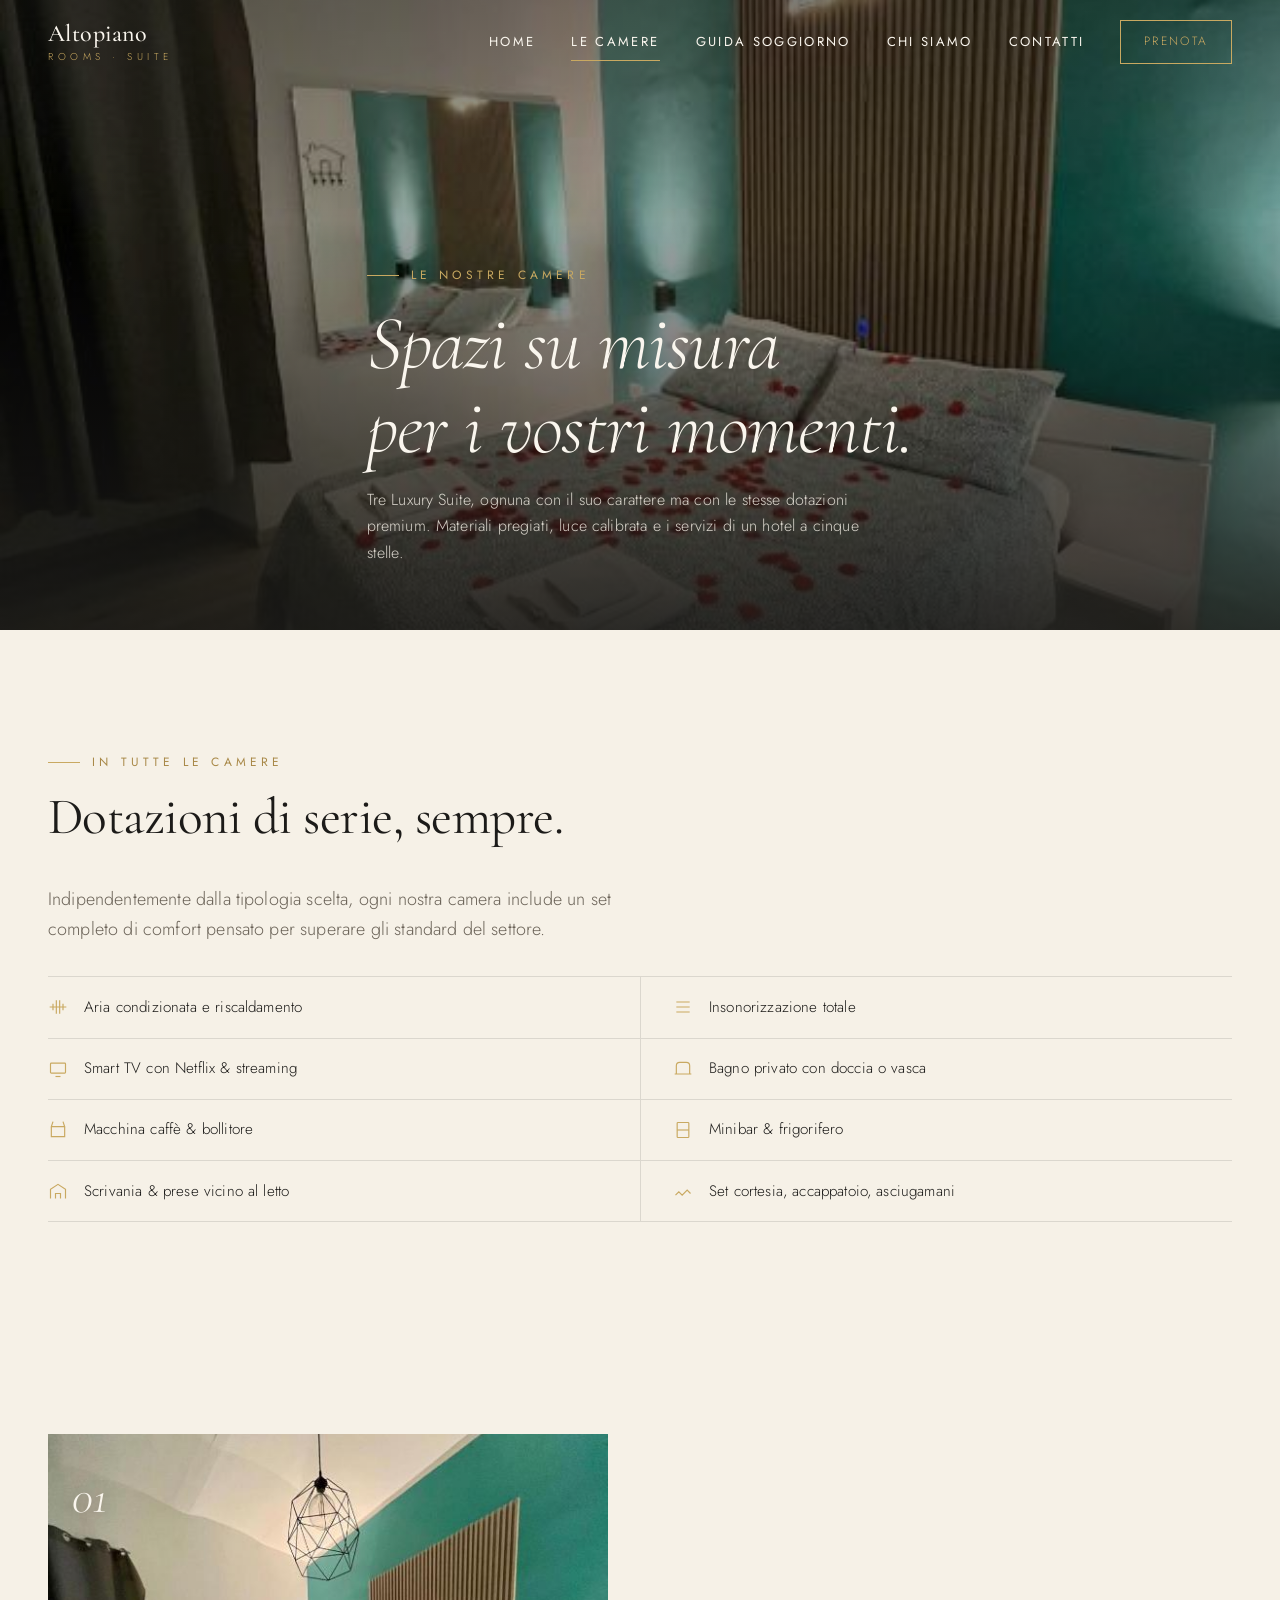
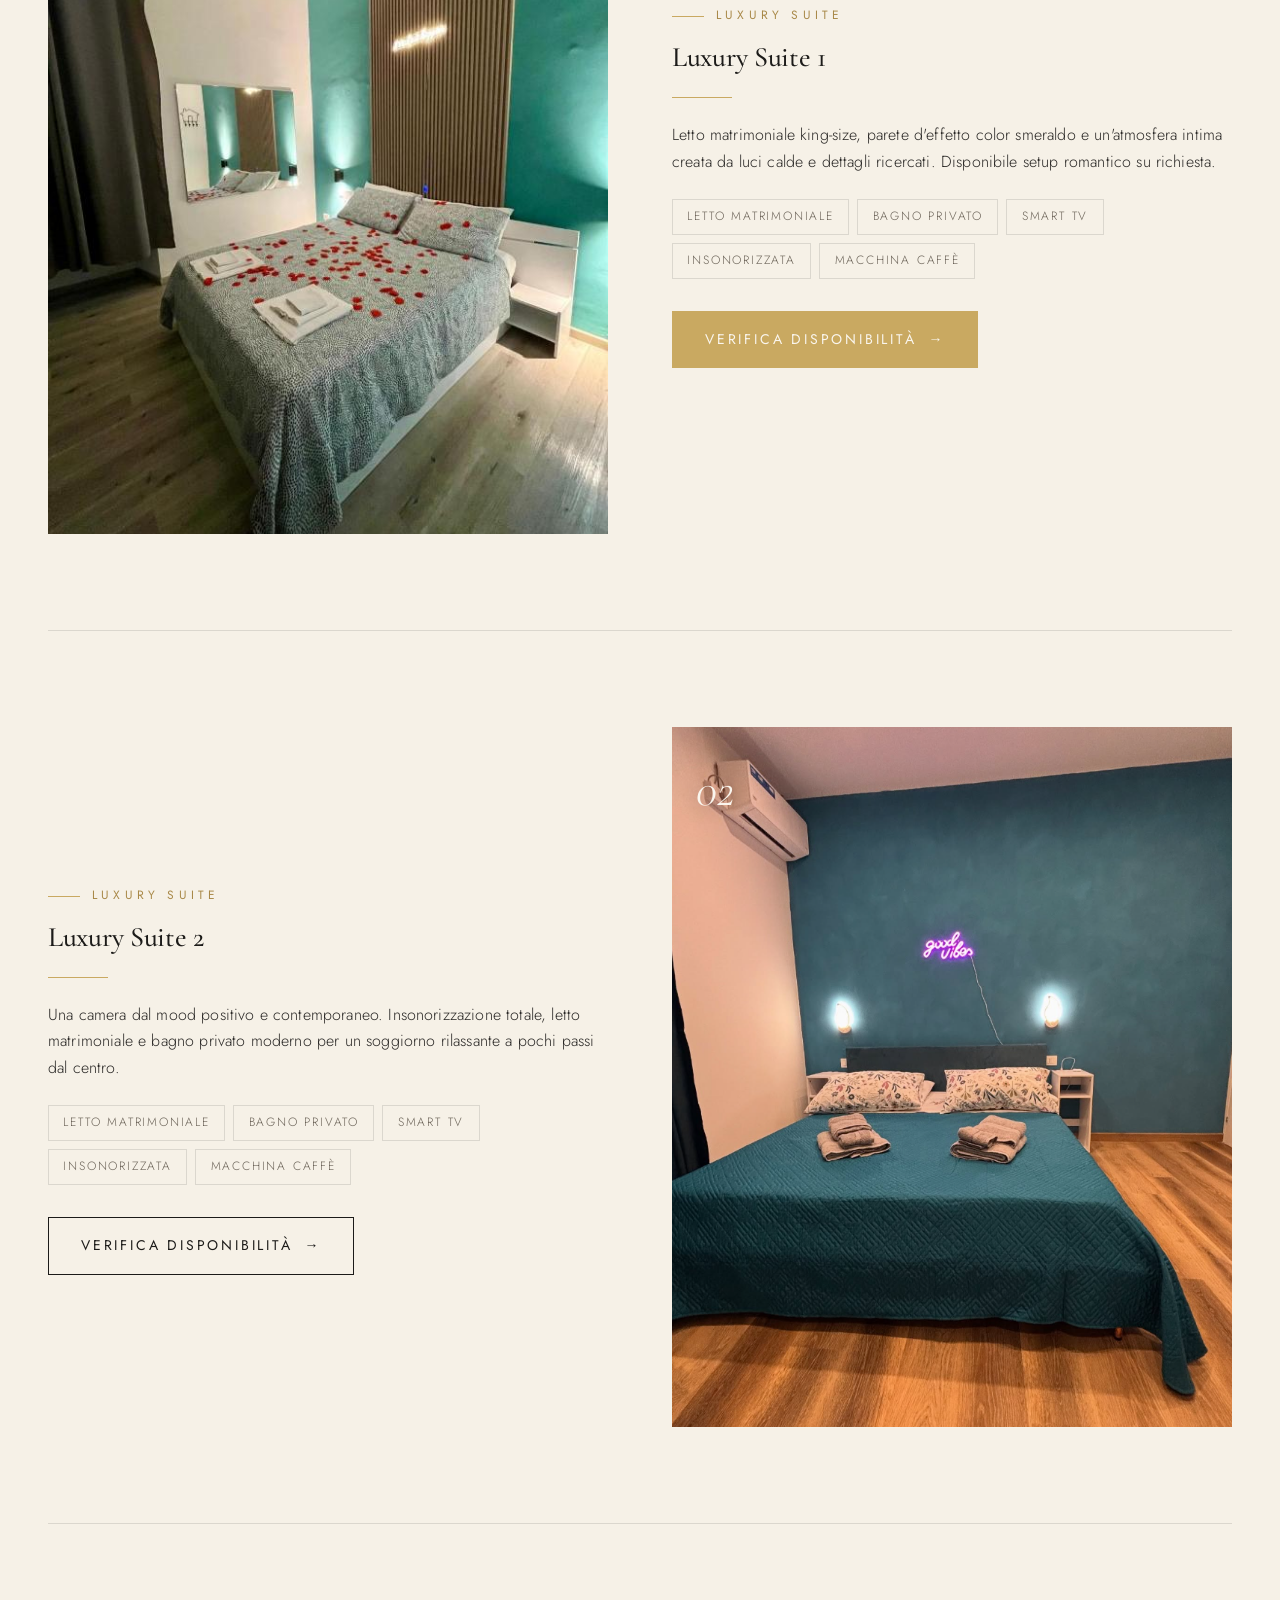
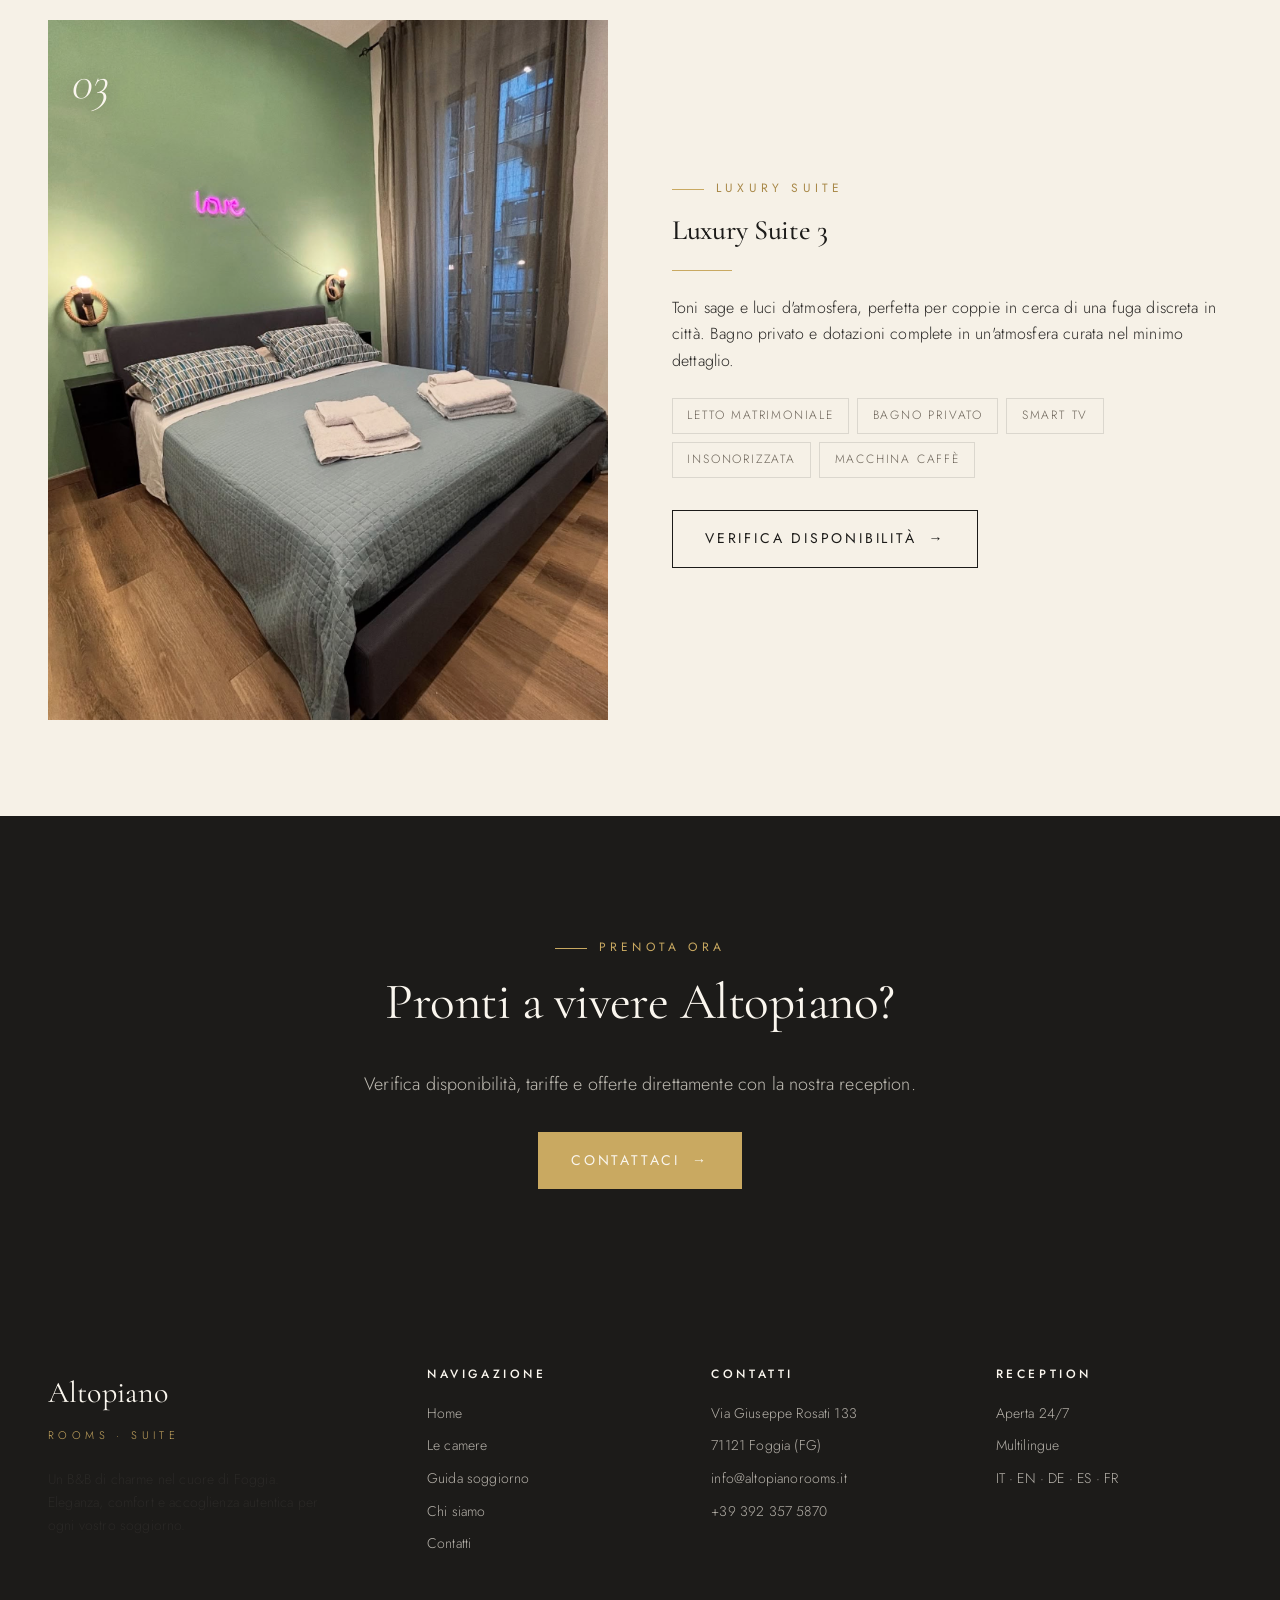
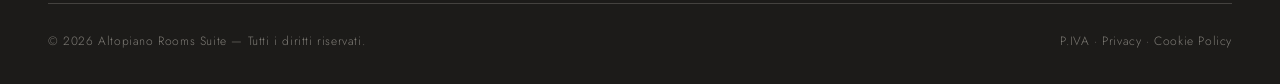
==== camere.html @ 48d12ca9 "Primo commit - sito Altopiano Room Suite" ====
<!DOCTYPE html>
<html lang="it">
<head>
  <meta charset="UTF-8" />
  <meta name="viewport" content="width=device-width, initial-scale=1.0" />
  <title>Le nostre camere — Altopiano Rooms Suite</title>
  <meta name="description" content="Scopri le camere e le suite di Altopiano Rooms Suite a Foggia: jacuzzi privata, comfort premium e design contemporaneo.">

  <link rel="preconnect" href="https://fonts.googleapis.com" />
  <link rel="preconnect" href="https://fonts.gstatic.com" crossorigin />
  <link href="https://fonts.googleapis.com/css2?family=Cormorant+Garamond:ital,wght@0,300;0,400;0,500;0,600;1,300;1,400&family=Jost:wght@300;400;500;600&display=swap" rel="stylesheet" />

  <link rel="stylesheet" href="assets/css/style.css" />
</head>
<body>

  <header class="nav nav--light" id="nav">
    <div class="wrap nav__inner">
      <a href="index.html" class="brand">
        <span class="brand__mark">Altopiano</span>
        <span class="brand__tag">Rooms · Suite</span>
      </a>
      <nav class="nav__menu" aria-label="Navigazione principale">
        <a class="nav__link" href="index.html">Home</a>
        <a class="nav__link is-active" href="camere.html">Le camere</a>
        <a class="nav__link" href="guida-soggiorno.html">Guida soggiorno</a>
        <a class="nav__link" href="chi-siamo.html">Chi siamo</a>
        <a class="nav__link" href="contatti.html">Contatti</a>
        <a class="nav__cta" href="contatti.html">Prenota</a>
      </nav>
      <button class="nav__toggle" aria-label="Menu" id="navToggle">
        <span></span><span></span><span></span>
      </button>
    </div>
  </header>

  <!-- ============ PAGE HERO ============ -->
  <section class="page-hero">
    <img src="assets/images/camera-romance.jpg" alt="Le nostre camere" />
    <div class="wrap page-hero__content">
      <span class="eyebrow">Le nostre camere</span>
      <h1>Spazi su misura<br/>per i vostri momenti.</h1>
      <p>Tre Luxury Suite, ognuna con il suo carattere ma con le stesse dotazioni
         premium. Materiali pregiati, luce calibrata e i servizi di un hotel a
         cinque stelle.</p>
    </div>
  </section>

  <!-- ============ DOTAZIONI STANDARD ============ -->
  <section class="section">
    <div class="wrap">
      <span class="eyebrow">In tutte le camere</span>
      <h2 class="section-title">Dotazioni di serie, sempre.</h2>
      <p class="lead">
        Indipendentemente dalla tipologia scelta, ogni nostra camera include
        un set completo di comfort pensato per superare gli standard del settore.
      </p>

      <ul class="amenities">
        <li><svg width="20" height="20" viewBox="0 0 24 24" fill="none" stroke="currentColor" stroke-width="1.4"><path d="M2 12h20M6 8v8M18 8v8M10 4v16M14 4v16"/></svg> Aria condizionata e riscaldamento</li>
        <li><svg width="20" height="20" viewBox="0 0 24 24" fill="none" stroke="currentColor" stroke-width="1.4"><path d="M4 6h16M4 12h16M4 18h16"/></svg> Insonorizzazione totale</li>
        <li><svg width="20" height="20" viewBox="0 0 24 24" fill="none" stroke="currentColor" stroke-width="1.4"><rect x="3" y="5" width="18" height="12" rx="1"/><path d="M9 21h6"/></svg> Smart TV con Netflix &amp; streaming</li>
        <li><svg width="20" height="20" viewBox="0 0 24 24" fill="none" stroke="currentColor" stroke-width="1.4"><path d="M4 18V8a4 4 0 0 1 4-4h8a4 4 0 0 1 4 4v10M2 18h20"/></svg> Bagno privato con doccia o vasca</li>
        <li><svg width="20" height="20" viewBox="0 0 24 24" fill="none" stroke="currentColor" stroke-width="1.4"><path d="M6 2l-2 6h16l-2-6M4 8v12h16V8"/></svg> Macchina caffè &amp; bollitore</li>
        <li><svg width="20" height="20" viewBox="0 0 24 24" fill="none" stroke="currentColor" stroke-width="1.4"><rect x="5" y="3" width="14" height="18" rx="1"/><path d="M5 12h14"/></svg> Minibar &amp; frigorifero</li>
        <li><svg width="20" height="20" viewBox="0 0 24 24" fill="none" stroke="currentColor" stroke-width="1.4"><path d="M3 21V10l9-6 9 6v11M9 21v-6h6v6"/></svg> Scrivania &amp; prese vicino al letto</li>
        <li><svg width="20" height="20" viewBox="0 0 24 24" fill="none" stroke="currentColor" stroke-width="1.4"><path d="M3 17l4-4 4 4 6-6 4 4"/></svg> Set cortesia, accappatoio, asciugamani</li>
      </ul>
    </div>
  </section>

  <!-- ============ ROOM 1 — Luxury Suite 1 ============ -->
  <section class="wrap">
    <article class="room-detail">
      <div class="room-detail__media">
        <span class="room-detail__number">01</span>
        <img src="assets/images/camera-romance.jpg" alt="Luxury Suite 1" />
      </div>
      <div>
        <span class="eyebrow">Luxury Suite</span>
        <h3>Luxury Suite 1</h3>
        <div class="divider"></div>
        <p>
          Letto matrimoniale king-size, parete d'effetto color smeraldo e
          un'atmosfera intima creata da luci calde e dettagli ricercati.
          Disponibile setup romantico su richiesta.
        </p>
        <div class="room-detail__features">
          <span>Letto matrimoniale</span>
          <span>Bagno privato</span>
          <span>Smart TV</span>
          <span>Insonorizzata</span>
          <span>Macchina caffè</span>
        </div>
        <div style="margin-top:2rem;">
          <a class="btn btn--gold" href="contatti.html">Verifica disponibilità <span class="arrow">→</span></a>
        </div>
      </div>
    </article>

    <!-- ============ ROOM 2 — Luxury Suite 2 ============ -->
    <article class="room-detail room-detail--reverse">
      <div class="room-detail__media">
        <span class="room-detail__number">02</span>
        <img src="assets/images/camera-goodvibes.png" alt="Luxury Suite 2" />
      </div>
      <div>
        <span class="eyebrow">Luxury Suite</span>
        <h3>Luxury Suite 2</h3>
        <div class="divider"></div>
        <p>
          Una camera dal mood positivo e contemporaneo. Insonorizzazione totale,
          letto matrimoniale e bagno privato moderno per un soggiorno rilassante
          a pochi passi dal centro.
        </p>
        <div class="room-detail__features">
          <span>Letto matrimoniale</span>
          <span>Bagno privato</span>
          <span>Smart TV</span>
          <span>Insonorizzata</span>
          <span>Macchina caffè</span>
        </div>
        <div style="margin-top:2rem;">
          <a class="btn btn--ghost" href="contatti.html">Verifica disponibilità <span class="arrow">→</span></a>
        </div>
      </div>
    </article>

    <!-- ============ ROOM 3 — Luxury Suite 3 ============ -->
    <article class="room-detail">
      <div class="room-detail__media">
        <span class="room-detail__number">03</span>
        <img src="assets/images/camera-love.png" alt="Luxury Suite 3" />
      </div>
      <div>
        <span class="eyebrow">Luxury Suite</span>
        <h3>Luxury Suite 3</h3>
        <div class="divider"></div>
        <p>
          Toni sage e luci d'atmosfera, perfetta per coppie in cerca di una
          fuga discreta in città. Bagno privato e dotazioni complete in
          un'atmosfera curata nel minimo dettaglio.
        </p>
        <div class="room-detail__features">
          <span>Letto matrimoniale</span>
          <span>Bagno privato</span>
          <span>Smart TV</span>
          <span>Insonorizzata</span>
          <span>Macchina caffè</span>
        </div>
        <div style="margin-top:2rem;">
          <a class="btn btn--ghost" href="contatti.html">Verifica disponibilità <span class="arrow">→</span></a>
        </div>
      </div>
    </article>
  </section>

  <!-- ============ CTA ============ -->
  <section class="section foggia">
    <div class="wrap" style="text-align:center;">
      <span class="eyebrow" style="justify-content:center; display:inline-flex;">Prenota ora</span>
      <h2 class="section-title" style="margin-inline:auto;">Pronti a vivere Altopiano?</h2>
      <p class="lead" style="margin-inline:auto;">
        Verifica disponibilità, tariffe e offerte direttamente con la nostra reception.
      </p>
      <div style="margin-top:2rem;">
        <a class="btn btn--gold" href="contatti.html">Contattaci <span class="arrow">→</span></a>
      </div>
    </div>
  </section>

  <!-- ============ FOOTER ============ -->
  <footer class="footer">
    <div class="wrap">
      <div class="footer__grid">
        <div>
          <div class="footer__brand">Altopiano</div>
          <div class="footer__tag">Rooms · Suite</div>
          <p class="footer__about">
            Un B&amp;B di charme nel cuore di Foggia. Eleganza,
            comfort e accoglienza autentica per ogni vostro soggiorno.
          </p>
        </div>
        <div>
          <h4>Navigazione</h4>
          <ul class="footer__list">
            <li><a href="index.html">Home</a></li>
            <li><a href="camere.html">Le camere</a></li>
            <li><a href="guida-soggiorno.html">Guida soggiorno</a></li>
            <li><a href="chi-siamo.html">Chi siamo</a></li>
            <li><a href="contatti.html">Contatti</a></li>
          </ul>
        </div>
        <div>
          <h4>Contatti</h4>
          <ul class="footer__list">
            <li>Via Giuseppe Rosati 133</li>
            <li>71121 Foggia (FG)</li>
            <li>info@altopianorooms.it</li>
            <li>+39 392 357 5870</li>
          </ul>
        </div>
        <div>
          <h4>Reception</h4>
          <ul class="footer__list">
            <li>Aperta 24/7</li>
            <li>Multilingue</li>
            <li>IT · EN · DE · ES · FR</li>
          </ul>
        </div>
      </div>
      <div class="footer__bottom">
        <span>© 2026 Altopiano Rooms Suite — Tutti i diritti riservati.</span>
        <span>P.IVA · Privacy · Cookie Policy</span>
      </div>
    </div>
  </footer>

  <script src="assets/js/main.js"></script>
</body>
</html>
---- assets/css/style.css ----
/* =========================================================
   ALTOPIANO ROOMS SUITE — Stylesheet
   Palette: Ivory · Antracite · Oro Sabbia · Verde Bosco
   Type:    Cormorant Garamond (serif) + Jost (sans)
   ========================================================= */

/* ---------- Reset ---------- */
*,
*::before,
*::after { box-sizing: border-box; margin: 0; padding: 0; }

html { scroll-behavior: smooth; -webkit-font-smoothing: antialiased; }

img { display: block; max-width: 100%; height: auto; }

a { color: inherit; text-decoration: none; }

button { font: inherit; cursor: pointer; border: none; background: none; }

ul { list-style: none; }

/* ---------- Tokens ---------- */
:root {
  /* Colors */
  --ivory:        #F6F1E7;
  --ivory-warm:   #FAF6EE;
  --cream:        #EFE7D6;
  --sand:         #C9A961;
  --sand-dark:    #A88847;
  --anthracite:   #1C1B19;
  --charcoal:     #2A2826;
  --muted:        #6B6358;
  --line:         rgba(28, 27, 25, 0.12);
  --line-light:   rgba(246, 241, 231, 0.18);

  /* Type */
  --serif: 'Cormorant Garamond', 'Times New Roman', serif;
  --sans:  'Jost', 'Helvetica Neue', sans-serif;

  /* Layout */
  --max:    1280px;
  --gutter: clamp(1.25rem, 4vw, 3rem);
  --radius: 2px;

  /* Motion */
  --ease: cubic-bezier(.22, 1, .36, 1);
}

/* ---------- Base ---------- */
body {
  font-family: var(--sans);
  font-weight: 300;
  color: var(--anthracite);
  background: var(--ivory);
  line-height: 1.65;
  letter-spacing: 0.01em;
}

h1, h2, h3, h4 {
  font-family: var(--serif);
  font-weight: 500;
  color: var(--anthracite);
  line-height: 1.1;
  letter-spacing: -0.01em;
}

h1 { font-size: clamp(2.5rem, 6vw, 5rem); font-weight: 400; }
h2 { font-size: clamp(2rem, 4vw, 3.25rem); font-weight: 400; }
h3 { font-size: clamp(1.4rem, 2.2vw, 1.875rem); }

p { color: var(--charcoal); }

/* ---------- Utilities ---------- */
.wrap {
  max-width: var(--max);
  margin-inline: auto;
  padding-inline: var(--gutter);
}

.eyebrow {
  font-family: var(--sans);
  font-size: 0.75rem;
  font-weight: 400;
  letter-spacing: 0.35em;
  text-transform: uppercase;
  color: var(--sand-dark);
  display: inline-flex;
  align-items: center;
  gap: 0.75rem;
}

.eyebrow::before {
  content: "";
  width: 32px;
  height: 1px;
  background: var(--sand);
}

.section { padding-block: clamp(4rem, 9vw, 8rem); }

.section-title {
  margin-top: 1rem;
  margin-bottom: 2.5rem;
  max-width: 38ch;
}

.lead {
  font-size: 1.125rem;
  color: var(--muted);
  max-width: 58ch;
}

.divider {
  width: 60px;
  height: 1px;
  background: var(--sand);
  margin: 1.5rem 0;
}

/* ---------- Buttons ---------- */
.btn {
  display: inline-flex;
  align-items: center;
  gap: 0.75rem;
  padding: 1rem 2rem;
  font-family: var(--sans);
  font-weight: 400;
  font-size: 0.875rem;
  letter-spacing: 0.2em;
  text-transform: uppercase;
  transition: all 0.4s var(--ease);
  border: 1px solid currentColor;
  position: relative;
  overflow: hidden;
}

.btn--gold {
  background: var(--sand);
  color: var(--ivory-warm);
  border-color: var(--sand);
}
.btn--gold:hover {
  background: var(--anthracite);
  border-color: var(--anthracite);
  color: var(--ivory-warm);
}

.btn--ghost {
  color: var(--anthracite);
  border-color: var(--anthracite);
  background: transparent;
}
.btn--ghost:hover { background: var(--anthracite); color: var(--ivory-warm); }

.btn--ghost-light {
  color: var(--ivory-warm);
  border-color: var(--ivory-warm);
  background: transparent;
}
.btn--ghost-light:hover { background: var(--ivory-warm); color: var(--anthracite); }

.btn .arrow { transition: transform 0.4s var(--ease); }
.btn:hover .arrow { transform: translateX(4px); }

/* ---------- Navbar ---------- */
.nav {
  position: fixed;
  inset: 0 0 auto 0;
  z-index: 50;
  padding-block: 1.25rem;
  transition: background 0.4s var(--ease), backdrop-filter 0.4s var(--ease), padding 0.4s var(--ease);
}
.nav--scrolled {
  background: rgba(246, 241, 231, 0.92);
  backdrop-filter: blur(14px);
  -webkit-backdrop-filter: blur(14px);
  padding-block: 0.75rem;
  border-bottom: 1px solid var(--line);
}

.nav__inner {
  display: flex;
  align-items: center;
  justify-content: space-between;
  gap: 2rem;
}

.brand {
  display: flex;
  flex-direction: column;
  line-height: 1;
}
.brand__mark {
  font-family: var(--serif);
  font-size: 1.5rem;
  font-weight: 500;
  letter-spacing: 0.02em;
  color: var(--anthracite);
}
.nav--light .brand__mark { color: var(--ivory-warm); }
.nav--scrolled .brand__mark { color: var(--anthracite); }

.brand__tag {
  font-family: var(--sans);
  font-size: 0.625rem;
  letter-spacing: 0.45em;
  text-transform: uppercase;
  color: var(--sand);
  margin-top: 0.35rem;
}

.nav__menu {
  display: flex;
  gap: 2.25rem;
  align-items: center;
}

.nav__link {
  font-family: var(--sans);
  font-size: 0.8125rem;
  font-weight: 400;
  letter-spacing: 0.18em;
  text-transform: uppercase;
  color: var(--anthracite);
  position: relative;
  padding-block: 0.25rem;
  transition: color 0.3s var(--ease);
}
.nav--light .nav__link { color: var(--ivory-warm); }
.nav--scrolled .nav__link { color: var(--anthracite); }

.nav__link::after {
  content: "";
  position: absolute;
  left: 50%;
  bottom: -4px;
  width: 0;
  height: 1px;
  background: var(--sand);
  transition: width 0.35s var(--ease), left 0.35s var(--ease);
}
.nav__link:hover::after,
.nav__link.is-active::after { width: 100%; left: 0; }

.nav__cta {
  padding: 0.7rem 1.4rem;
  font-size: 0.75rem;
  letter-spacing: 0.2em;
  border: 1px solid var(--sand);
  color: var(--sand);
  text-transform: uppercase;
  transition: all 0.35s var(--ease);
}
.nav__cta:hover { background: var(--sand); color: var(--ivory-warm); }

.nav__toggle {
  display: none;
  width: 32px;
  height: 32px;
  flex-direction: column;
  justify-content: center;
  gap: 6px;
  align-items: flex-end;
}
.nav__toggle span {
  display: block;
  width: 24px;
  height: 1px;
  background: var(--anthracite);
  transition: all 0.35s var(--ease);
}
.nav--light .nav__toggle span { background: var(--ivory-warm); }
.nav--scrolled .nav__toggle span { background: var(--anthracite); }
.nav__toggle span:nth-child(2) { width: 16px; }

.nav.is-open .nav__toggle span:nth-child(1) { transform: rotate(45deg) translate(5px, 5px); width: 24px; }
.nav.is-open .nav__toggle span:nth-child(2) { opacity: 0; }
.nav.is-open .nav__toggle span:nth-child(3) { transform: rotate(-45deg) translate(5px, -5px); width: 24px; }

/* ---------- Hero ---------- */
.hero {
  position: relative;
  min-height: 100vh;
  display: flex;
  align-items: flex-end;
  color: var(--ivory-warm);
  overflow: hidden;
}
.hero__media {
  position: absolute;
  inset: 0;
  z-index: -2;
}
.hero__media img {
  width: 100%;
  height: 100%;
  object-fit: cover;
  filter: brightness(0.7);
  animation: heroZoom 14s var(--ease) forwards;
}
@keyframes heroZoom {
  from { transform: scale(1.08); }
  to   { transform: scale(1); }
}
.hero::after {
  content: "";
  position: absolute;
  inset: 0;
  background: linear-gradient(180deg, rgba(28,27,25,0.4) 0%, rgba(28,27,25,0) 35%, rgba(28,27,25,0.75) 100%);
  z-index: -1;
}

.hero__content {
  padding-bottom: clamp(4rem, 9vw, 7rem);
  padding-top: clamp(8rem, 14vw, 12rem);
  max-width: 980px;
}
.hero__eyebrow {
  color: var(--sand);
  margin-bottom: 1.25rem;
}
.hero__eyebrow::before { background: var(--sand); }

.hero h1 {
  color: var(--ivory-warm);
  font-weight: 300;
  font-style: italic;
}
.hero h1 .accent {
  display: block;
  font-style: normal;
  font-weight: 400;
}

.hero__sub {
  margin-top: 1.5rem;
  color: rgba(246, 241, 231, 0.85);
  font-size: 1.0625rem;
  max-width: 56ch;
  font-weight: 300;
}

.hero__actions {
  margin-top: 2.5rem;
  display: flex;
  gap: 1rem;
  flex-wrap: wrap;
}

.hero__scroll {
  position: absolute;
  bottom: 2rem;
  right: var(--gutter);
  display: flex;
  align-items: center;
  gap: 0.75rem;
  font-size: 0.7rem;
  letter-spacing: 0.3em;
  text-transform: uppercase;
  color: rgba(246, 241, 231, 0.7);
  writing-mode: vertical-rl;
  transform: rotate(180deg);
}
.hero__scroll::after {
  content: "";
  width: 1px;
  height: 50px;
  background: linear-gradient(to top, var(--sand), transparent);
}

/* ---------- Featurettes / Why ---------- */
.why {
  background: var(--ivory-warm);
  border-block: 1px solid var(--line);
}
.why__grid {
  display: grid;
  grid-template-columns: repeat(4, 1fr);
  gap: 1px;
  background: var(--line);
  margin-top: 3rem;
}
.feature {
  background: var(--ivory-warm);
  padding: 2.75rem 2rem;
  display: flex;
  flex-direction: column;
  gap: 1.25rem;
  transition: background 0.4s var(--ease);
}
.feature:hover { background: var(--cream); }
.feature__icon {
  width: 48px;
  height: 48px;
  color: var(--sand);
}
.feature h3 {
  font-size: 1.5rem;
  font-weight: 400;
}
.feature p {
  font-size: 0.95rem;
  color: var(--muted);
}

/* ---------- Rooms (grid) ---------- */
.rooms__header {
  display: flex;
  align-items: flex-end;
  justify-content: space-between;
  gap: 2rem;
  margin-bottom: 3rem;
  flex-wrap: wrap;
}
.rooms__grid {
  display: grid;
  grid-template-columns: repeat(12, 1fr);
  gap: 1.5rem;
}
.room-card {
  position: relative;
  overflow: hidden;
  cursor: pointer;
}
.room-card--lg { grid-column: span 8; aspect-ratio: 16/10; }
.room-card--md { grid-column: span 4; aspect-ratio: 4/5; }
.room-card--sm { grid-column: span 4; aspect-ratio: 4/5; }

.room-card img {
  width: 100%;
  height: 100%;
  object-fit: cover;
  transition: transform 1.2s var(--ease);
}
.room-card:hover img { transform: scale(1.06); }

.room-card__overlay {
  position: absolute;
  inset: 0;
  background: linear-gradient(180deg, rgba(28,27,25,0) 40%, rgba(28,27,25,0.75) 100%);
  display: flex;
  flex-direction: column;
  justify-content: flex-end;
  padding: 1.75rem;
  color: var(--ivory-warm);
}
.room-card__tag {
  font-size: 0.7rem;
  letter-spacing: 0.3em;
  text-transform: uppercase;
  color: var(--sand);
}
.room-card h3 {
  color: var(--ivory-warm);
  margin-top: 0.5rem;
  font-weight: 400;
}
.room-card__meta {
  margin-top: 0.5rem;
  font-size: 0.85rem;
  color: rgba(246, 241, 231, 0.75);
}

/* ---------- Foggia ---------- */
.foggia {
  background: var(--anthracite);
  color: var(--ivory-warm);
}
.foggia h2 { color: var(--ivory-warm); }
.foggia p  { color: rgba(246, 241, 231, 0.75); }
.foggia .eyebrow { color: var(--sand); }
.foggia .eyebrow::before { background: var(--sand); }
.foggia .divider { background: var(--sand); }

.foggia__grid {
  display: grid;
  grid-template-columns: 1.1fr 1fr;
  gap: clamp(2rem, 6vw, 5rem);
  align-items: center;
  margin-top: 3rem;
}

.foggia__list {
  display: grid;
  gap: 0;
  margin-top: 2rem;
  border-top: 1px solid var(--line-light);
}
.foggia__item {
  display: grid;
  grid-template-columns: 110px 1fr auto;
  align-items: center;
  gap: 1.5rem;
  padding: 1.25rem 0;
  border-bottom: 1px solid var(--line-light);
}
.foggia__item__cat {
  font-size: 0.7rem;
  letter-spacing: 0.25em;
  text-transform: uppercase;
  color: var(--sand);
}
.foggia__item__name {
  font-family: var(--serif);
  font-size: 1.25rem;
  color: var(--ivory-warm);
}
.foggia__item__dist {
  font-size: 0.85rem;
  color: rgba(246, 241, 231, 0.6);
  letter-spacing: 0.05em;
}

.foggia__image {
  position: relative;
  aspect-ratio: 4/5;
  overflow: hidden;
}
.foggia__image img {
  width: 100%; height: 100%; object-fit: cover;
}
.foggia__image::after {
  content: "";
  position: absolute;
  inset: 1.5rem;
  border: 1px solid var(--sand);
  pointer-events: none;
}

/* ---------- Location / Map ---------- */
.location {
  background: var(--ivory-warm);
}
.location__grid {
  display: grid;
  grid-template-columns: 1fr 1.2fr;
  gap: clamp(2rem, 6vw, 5rem);
  align-items: stretch;
  margin-top: 3rem;
}
.location__info { padding-block: 1rem; }
.location__info ul { display: grid; gap: 1rem; margin-top: 1.5rem; }
.location__info li {
  display: grid;
  grid-template-columns: 110px 1fr;
  gap: 1rem;
  padding-bottom: 1rem;
  border-bottom: 1px solid var(--line);
  font-size: 0.95rem;
}
.location__info li span:first-child {
  font-size: 0.7rem;
  letter-spacing: 0.25em;
  text-transform: uppercase;
  color: var(--sand-dark);
}
.location__map {
  position: relative;
  min-height: 460px;
  overflow: hidden;
  border: 1px solid var(--line);
}
.location__map iframe {
  position: absolute;
  inset: 0;
  width: 100%;
  height: 100%;
  border: 0;
  filter: grayscale(0.3) contrast(0.95);
}

/* ---------- Footer ---------- */
.footer {
  background: var(--anthracite);
  color: rgba(246, 241, 231, 0.7);
  padding-block: 4rem 2rem;
  font-size: 0.875rem;
}
.footer__grid {
  display: grid;
  grid-template-columns: 1.4fr 1fr 1fr 1fr;
  gap: 3rem;
}
.footer h4 {
  font-family: var(--sans);
  font-size: 0.75rem;
  font-weight: 500;
  letter-spacing: 0.3em;
  text-transform: uppercase;
  color: var(--ivory-warm);
  margin-bottom: 1.25rem;
}
.footer__brand {
  font-family: var(--serif);
  font-size: 1.875rem;
  color: var(--ivory-warm);
  font-weight: 400;
}
.footer__tag {
  font-size: 0.6875rem;
  letter-spacing: 0.4em;
  text-transform: uppercase;
  color: var(--sand);
  margin-top: 0.5rem;
}
.footer__about {
  margin-top: 1.5rem;
  max-width: 36ch;
}
.footer__list { display: grid; gap: 0.6rem; }
.footer__list a { transition: color 0.3s var(--ease); }
.footer__list a:hover { color: var(--sand); }

.footer__bottom {
  margin-top: 3rem;
  padding-top: 1.75rem;
  border-top: 1px solid var(--line-light);
  display: flex;
  justify-content: space-between;
  flex-wrap: wrap;
  gap: 1rem;
  font-size: 0.75rem;
  letter-spacing: 0.05em;
  color: rgba(246, 241, 231, 0.45);
}

/* ---------- Page header (interior pages) ---------- */
.page-hero {
  position: relative;
  min-height: 70vh;
  display: flex;
  align-items: flex-end;
  color: var(--ivory-warm);
  overflow: hidden;
}
.page-hero img {
  position: absolute; inset: 0; z-index: -2;
  width: 100%; height: 100%; object-fit: cover;
  filter: brightness(0.65);
}
.page-hero::after {
  content: "";
  position: absolute; inset: 0; z-index: -1;
  background: linear-gradient(180deg, rgba(28,27,25,0.3) 0%, rgba(28,27,25,0) 35%, rgba(28,27,25,0.85) 100%);
}
.page-hero__content {
  padding-bottom: 4rem;
  padding-top: 10rem;
}
.page-hero h1 {
  color: var(--ivory-warm);
  font-weight: 300;
  font-style: italic;
}
.page-hero p {
  color: rgba(246, 241, 231, 0.85);
  margin-top: 1rem;
  max-width: 56ch;
}
.page-hero .eyebrow { color: var(--sand); margin-bottom: 1rem; }
.page-hero .eyebrow::before { background: var(--sand); }

/* ---------- Two-column ---------- */
.split {
  display: grid;
  grid-template-columns: 1fr 1fr;
  gap: clamp(2rem, 6vw, 5rem);
  align-items: center;
}
.split--media-right { direction: ltr; }
.split__media { aspect-ratio: 4/5; overflow: hidden; position: relative; }
.split__media img { width: 100%; height: 100%; object-fit: cover; }
.split__media::after {
  content: "";
  position: absolute; inset: 1.25rem;
  border: 1px solid var(--sand);
  pointer-events: none;
}

/* ---------- Amenities list ---------- */
.amenities {
  display: grid;
  grid-template-columns: repeat(2, 1fr);
  gap: 0;
  border-top: 1px solid var(--line);
  margin-top: 2rem;
}
.amenities li {
  padding: 1.1rem 0;
  border-bottom: 1px solid var(--line);
  display: flex;
  align-items: center;
  gap: 1rem;
  font-size: 0.95rem;
}
.amenities li:nth-child(odd) { padding-right: 2rem; }
.amenities li:nth-child(even) { padding-left: 2rem; border-left: 1px solid var(--line); }
.amenities svg { color: var(--sand); flex-shrink: 0; }

/* ---------- Room detail card (rooms page) ---------- */
.room-detail {
  display: grid;
  grid-template-columns: 1fr 1fr;
  gap: clamp(1.5rem, 5vw, 4rem);
  align-items: center;
  padding-block: clamp(3rem, 8vw, 6rem);
  border-bottom: 1px solid var(--line);
}
.room-detail:last-child { border-bottom: 0; }
.room-detail--reverse .room-detail__media { order: 2; }

.room-detail__media {
  position: relative;
  aspect-ratio: 4/5;
  overflow: hidden;
}
.room-detail__media img {
  width: 100%; height: 100%; object-fit: cover;
  transition: transform 1.2s var(--ease);
}
.room-detail__media:hover img { transform: scale(1.05); }
.room-detail__number {
  position: absolute;
  top: 1.5rem; left: 1.5rem;
  font-family: var(--serif);
  font-style: italic;
  font-size: 3rem;
  color: var(--ivory-warm);
  text-shadow: 0 2px 20px rgba(0,0,0,.4);
}
.room-detail h3 { margin-top: 1rem; margin-bottom: 1rem; }
.room-detail__features {
  display: flex;
  flex-wrap: wrap;
  gap: 0.5rem;
  margin-top: 1.5rem;
}
.room-detail__features span {
  font-size: 0.75rem;
  letter-spacing: 0.15em;
  text-transform: uppercase;
  padding: 0.45rem 0.9rem;
  border: 1px solid var(--line);
  color: var(--muted);
}

/* ---------- Contact form ---------- */
.form {
  display: grid;
  gap: 1.25rem;
  margin-top: 2rem;
}
.form__row { display: grid; grid-template-columns: 1fr 1fr; gap: 1.25rem; }
.field { display: flex; flex-direction: column; gap: 0.4rem; }
.field label {
  font-size: 0.7rem;
  letter-spacing: 0.25em;
  text-transform: uppercase;
  color: var(--sand-dark);
}
.field input,
.field textarea,
.field select {
  font-family: var(--sans);
  font-size: 1rem;
  padding: 0.85rem 0;
  background: transparent;
  border: 0;
  border-bottom: 1px solid var(--line);
  color: var(--anthracite);
  transition: border-color 0.3s var(--ease);
}
.field input:focus,
.field textarea:focus,
.field select:focus {
  outline: none;
  border-color: var(--sand);
}
.field textarea { resize: vertical; min-height: 120px; }

/* ---------- Responsive ---------- */
@media (max-width: 1024px) {
  .why__grid { grid-template-columns: repeat(2, 1fr); }
  .rooms__grid { grid-template-columns: repeat(6, 1fr); }
  .room-card--lg { grid-column: span 6; aspect-ratio: 16/10; }
  .room-card--md, .room-card--sm { grid-column: span 3; }
  .foggia__grid, .location__grid, .split, .room-detail { grid-template-columns: 1fr; }
  .room-detail--reverse .room-detail__media { order: 0; }
  .footer__grid { grid-template-columns: 1fr 1fr; }
}

@media (max-width: 720px) {
  .nav__menu {
    position: fixed;
    inset: 0;
    background: var(--ivory-warm);
    flex-direction: column;
    align-items: flex-start;
    justify-content: center;
    padding: 3rem var(--gutter);
    gap: 1.5rem;
    transform: translateX(100%);
    transition: transform 0.5s var(--ease);
  }
  .nav__menu .nav__link { font-size: 1.1rem; color: var(--anthracite); }
  .nav.is-open .nav__menu { transform: translateX(0); }
  .nav__toggle { display: flex; z-index: 60; }
  .nav__cta { display: none; }

  .why__grid { grid-template-columns: 1fr; }
  .rooms__grid { grid-template-columns: 1fr; }
  .room-card--lg, .room-card--md, .room-card--sm { grid-column: span 1; aspect-ratio: 4/5; }
  .foggia__item { grid-template-columns: 1fr; gap: 0.25rem; }
  .foggia__item__dist { margin-top: 0.25rem; }
  .amenities { grid-template-columns: 1fr; }
  .amenities li:nth-child(even) { padding-left: 0; border-left: 0; }
  .amenities li:nth-child(odd)  { padding-right: 0; }
  .form__row { grid-template-columns: 1fr; }
  .footer__grid { grid-template-columns: 1fr; }
  .footer__bottom { flex-direction: column; align-items: flex-start; }
  .hero__scroll { display: none; }
}

/* ---------- Reveal on scroll ---------- */
.reveal { opacity: 0; transform: translateY(24px); transition: all 1s var(--ease); }
.reveal.is-visible { opacity: 1; transform: none; }
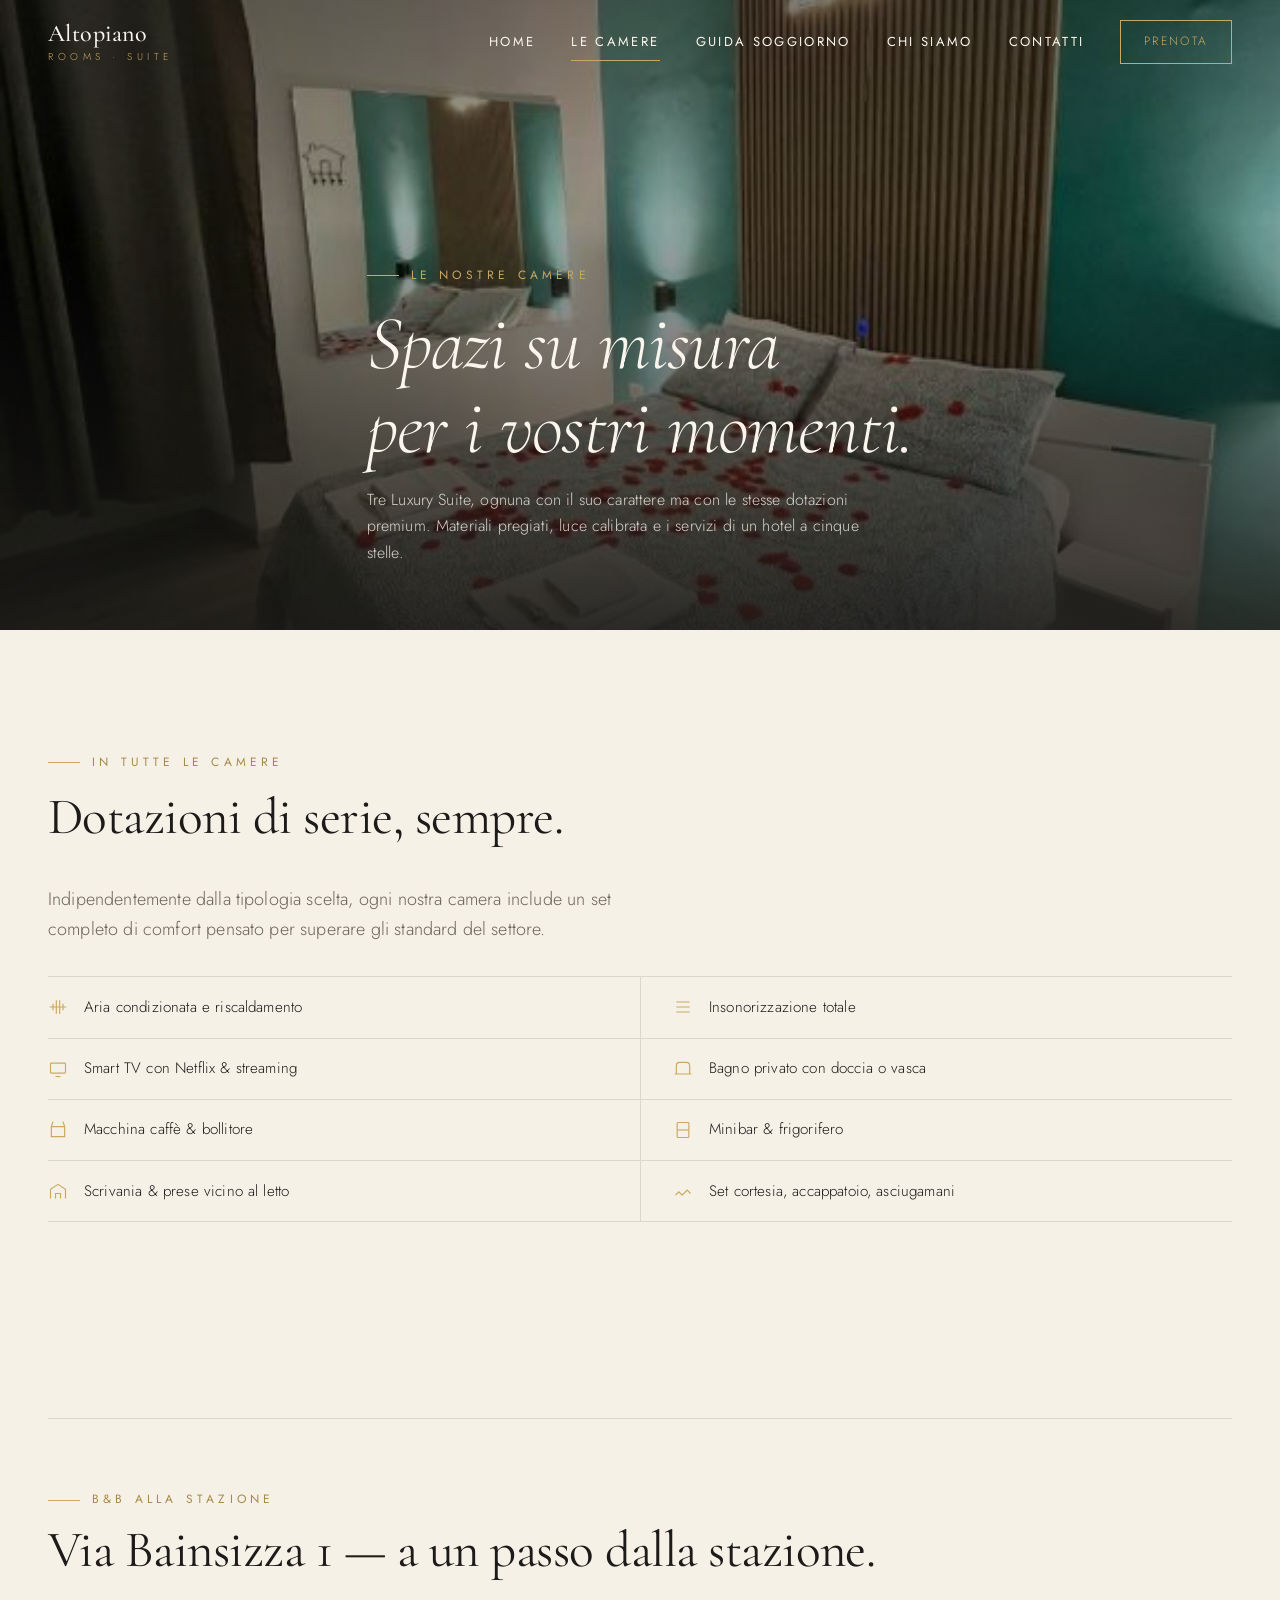
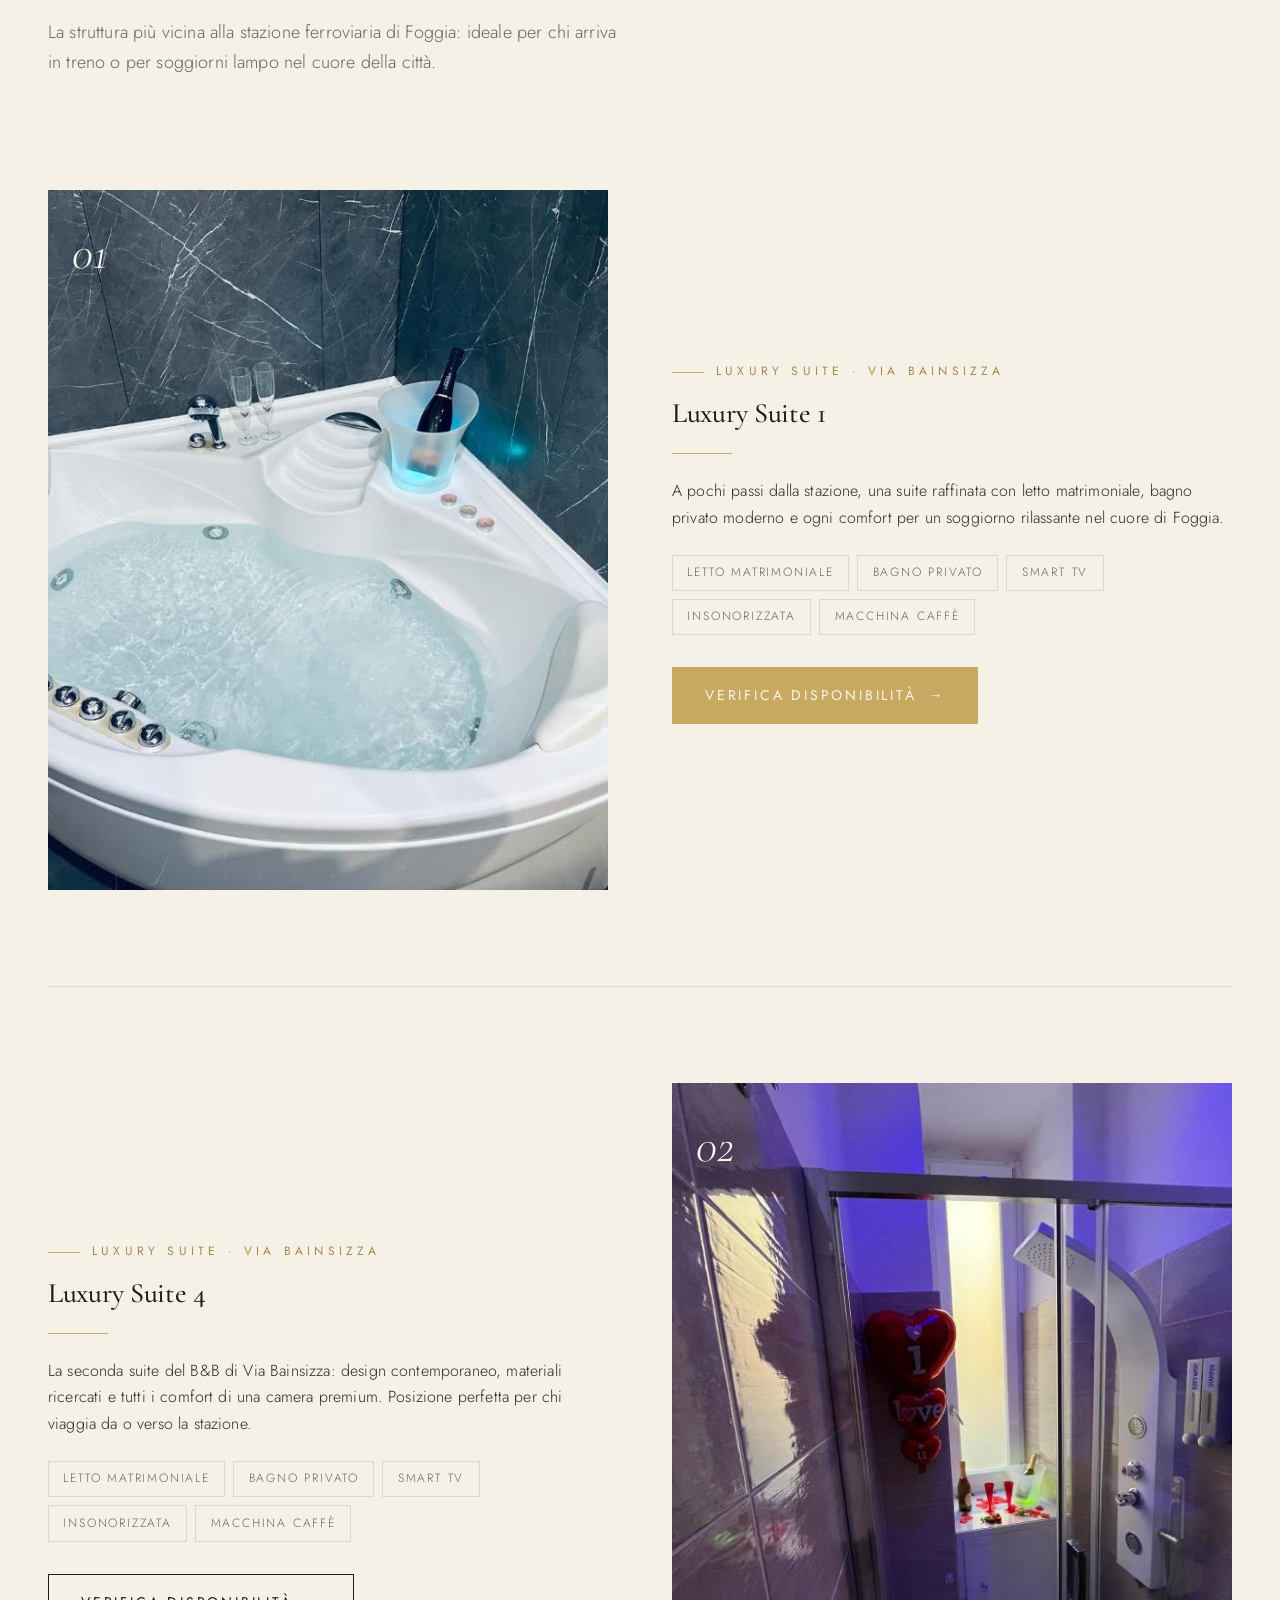
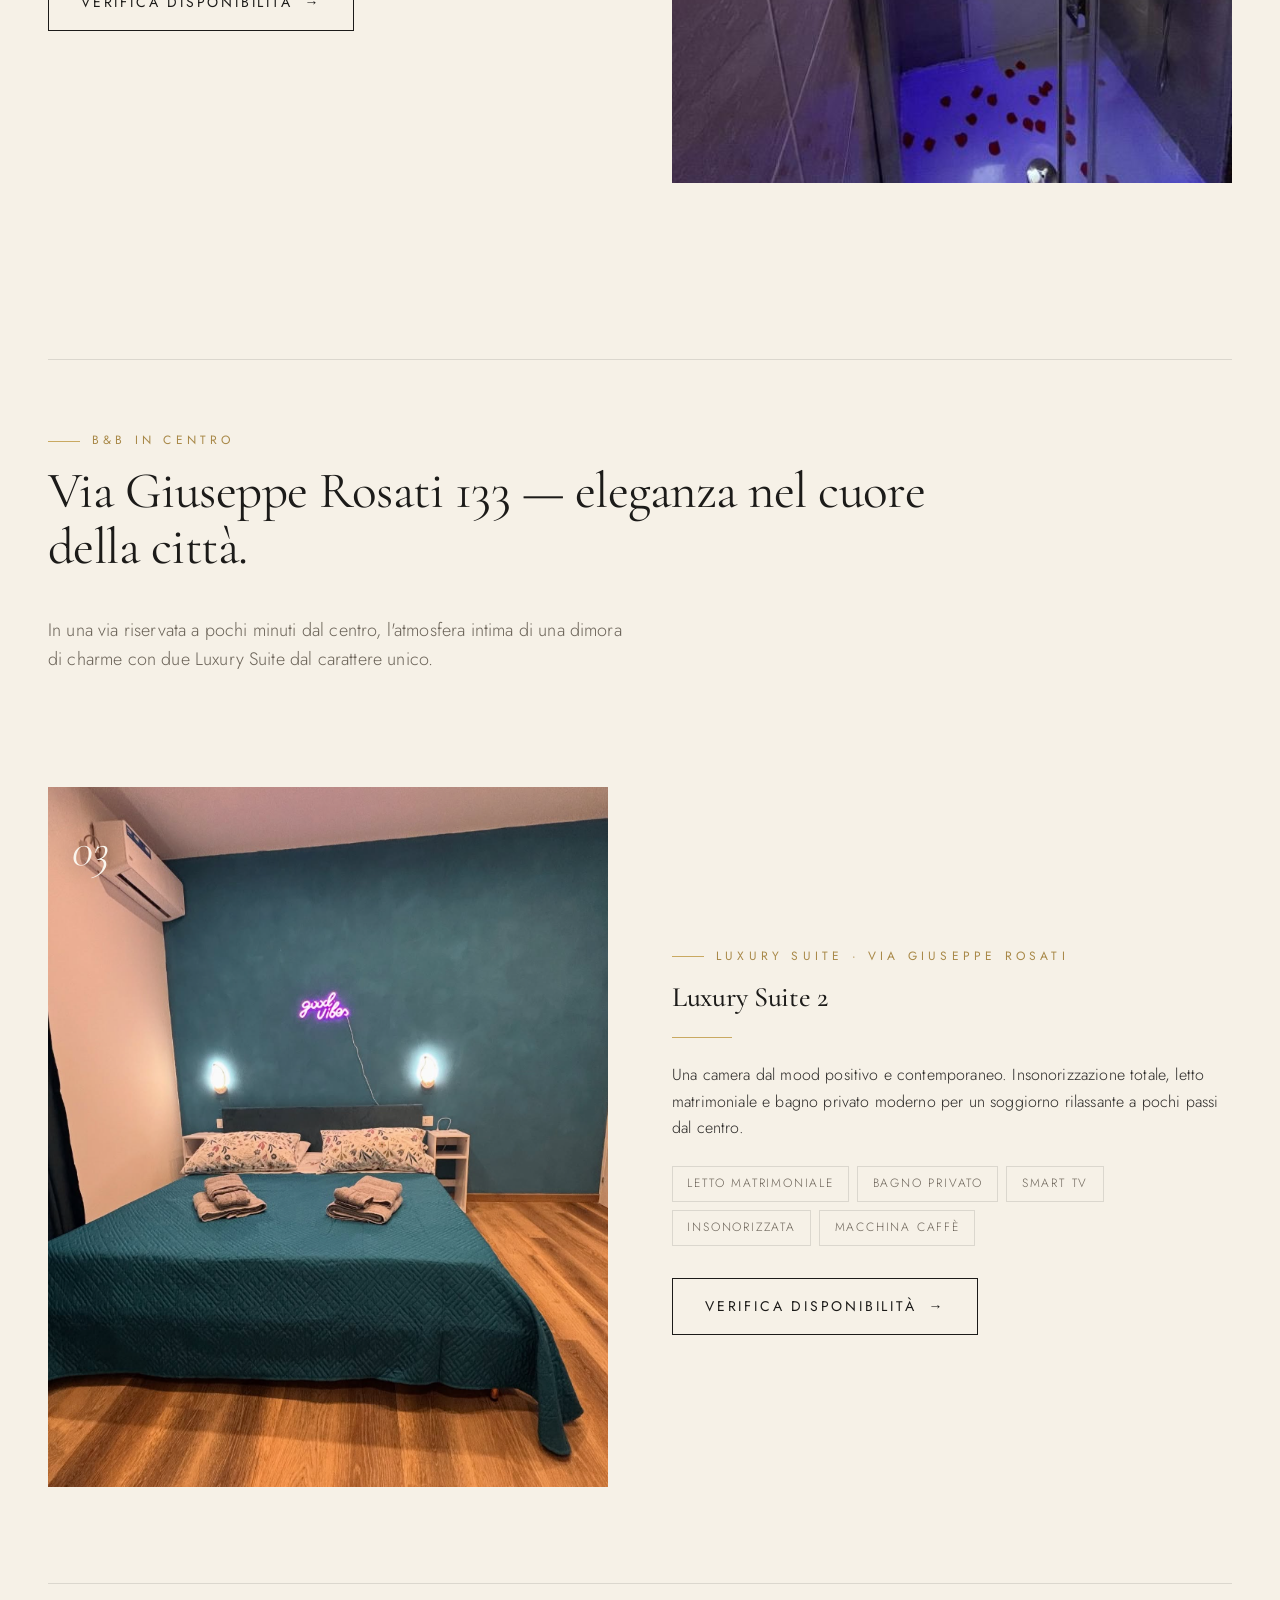
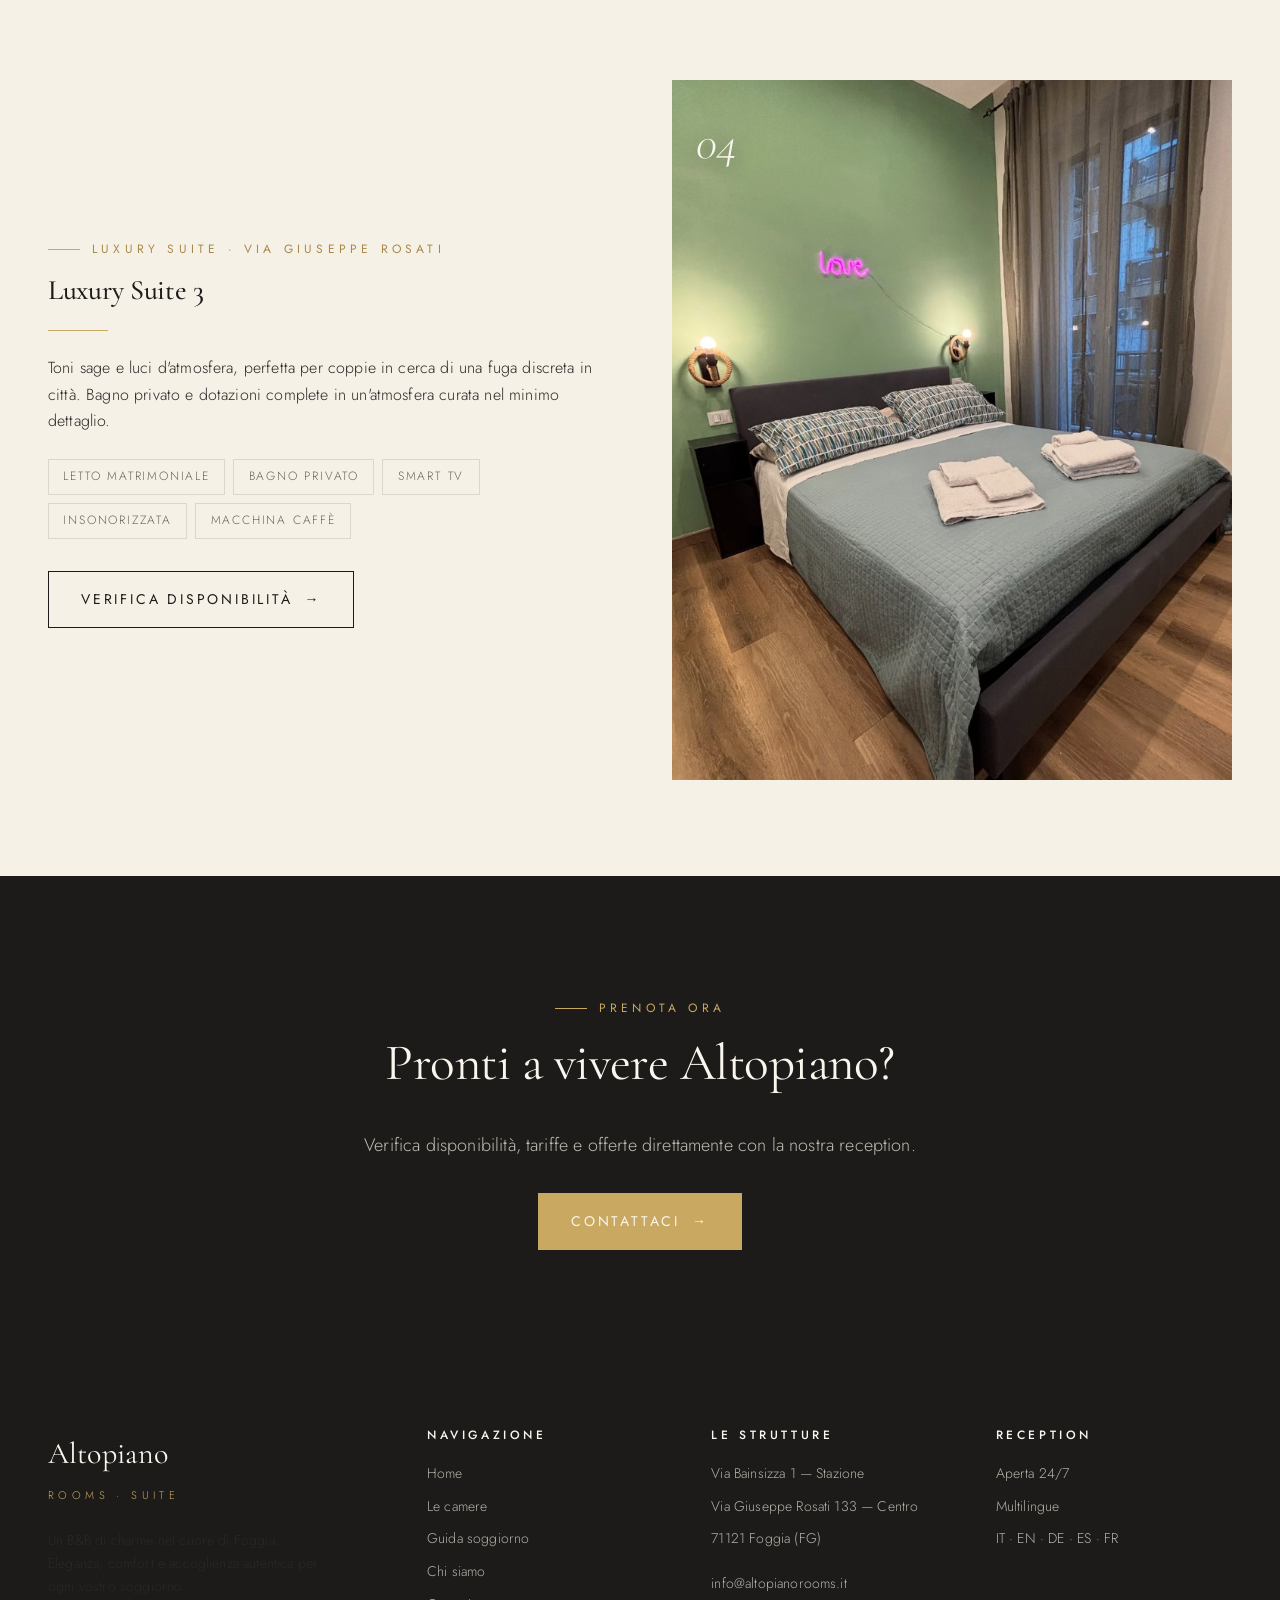
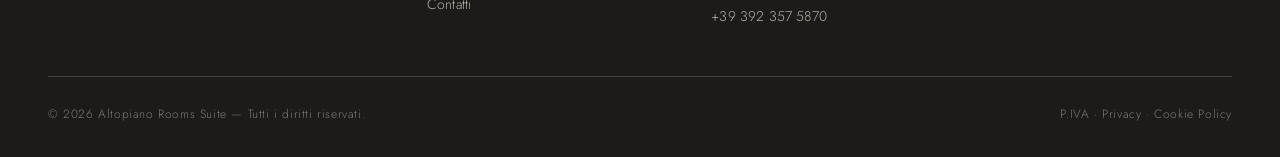
==== commit 51b9da36: "aggiornamento sito" ====
--- a/camere.html
+++ b/camere.html
@@ -69,21 +69,31 @@
     </div>
   </section>
 
-  <!-- ============ ROOM 1 — Luxury Suite 1 ============ -->
-  <section class="wrap">
+  <!-- ============ LOCATION 1 — VIA BAINSIZZA ============ -->
+  <section class="wrap" style="padding-top:clamp(3rem, 7vw, 5rem);">
+    <div style="border-top:1px solid var(--line); padding-top:clamp(2.5rem, 5vw, 4rem); margin-bottom:1rem;">
+      <span class="eyebrow">B&amp;B alla Stazione</span>
+      <h2 class="section-title" style="margin-top:.75rem;">Via Bainsizza 1 — a un passo dalla stazione.</h2>
+      <p class="lead">
+        La struttura più vicina alla stazione ferroviaria di Foggia: ideale
+        per chi arriva in treno o per soggiorni lampo nel cuore della città.
+      </p>
+    </div>
+
+    <!-- Luxury Suite 1 — Bainsizza -->
     <article class="room-detail">
       <div class="room-detail__media">
         <span class="room-detail__number">01</span>
-        <img src="assets/images/camera-romance.jpg" alt="Luxury Suite 1" />
-      </div>
-      <div>
-        <span class="eyebrow">Luxury Suite</span>
+        <img src="assets/images/luxury-suite-1.jpg" alt="Luxury Suite 1 — Via Bainsizza" />
+      </div>
+      <div>
+        <span class="eyebrow">Luxury Suite · Via Bainsizza</span>
         <h3>Luxury Suite 1</h3>
         <div class="divider"></div>
         <p>
-          Letto matrimoniale king-size, parete d'effetto color smeraldo e
-          un'atmosfera intima creata da luci calde e dettagli ricercati.
-          Disponibile setup romantico su richiesta.
+          A pochi passi dalla stazione, una suite raffinata con letto matrimoniale,
+          bagno privato moderno e ogni comfort per un soggiorno rilassante nel
+          cuore di Foggia.
         </p>
         <div class="room-detail__features">
           <span>Letto matrimoniale</span>
@@ -98,14 +108,54 @@
       </div>
     </article>
 
-    <!-- ============ ROOM 2 — Luxury Suite 2 ============ -->
+    <!-- Luxury Suite 4 — Bainsizza -->
     <article class="room-detail room-detail--reverse">
       <div class="room-detail__media">
         <span class="room-detail__number">02</span>
-        <img src="assets/images/camera-goodvibes.png" alt="Luxury Suite 2" />
-      </div>
-      <div>
-        <span class="eyebrow">Luxury Suite</span>
+        <img src="assets/images/luxury-suite-4.jpg" alt="Luxury Suite 4 — Via Bainsizza" />
+      </div>
+      <div>
+        <span class="eyebrow">Luxury Suite · Via Bainsizza</span>
+        <h3>Luxury Suite 4</h3>
+        <div class="divider"></div>
+        <p>
+          La seconda suite del B&amp;B di Via Bainsizza: design contemporaneo,
+          materiali ricercati e tutti i comfort di una camera premium. Posizione
+          perfetta per chi viaggia da o verso la stazione.
+        </p>
+        <div class="room-detail__features">
+          <span>Letto matrimoniale</span>
+          <span>Bagno privato</span>
+          <span>Smart TV</span>
+          <span>Insonorizzata</span>
+          <span>Macchina caffè</span>
+        </div>
+        <div style="margin-top:2rem;">
+          <a class="btn btn--ghost" href="contatti.html">Verifica disponibilità <span class="arrow">→</span></a>
+        </div>
+      </div>
+    </article>
+  </section>
+
+  <!-- ============ LOCATION 2 — VIA GIUSEPPE ROSATI ============ -->
+  <section class="wrap" style="padding-top:clamp(3rem, 7vw, 5rem);">
+    <div style="border-top:1px solid var(--line); padding-top:clamp(2.5rem, 5vw, 4rem); margin-bottom:1rem;">
+      <span class="eyebrow">B&amp;B in Centro</span>
+      <h2 class="section-title" style="margin-top:.75rem;">Via Giuseppe Rosati 133 — eleganza nel cuore della città.</h2>
+      <p class="lead">
+        In una via riservata a pochi minuti dal centro, l'atmosfera intima di
+        una dimora di charme con due Luxury Suite dal carattere unico.
+      </p>
+    </div>
+
+    <!-- Luxury Suite 2 — Rosati -->
+    <article class="room-detail">
+      <div class="room-detail__media">
+        <span class="room-detail__number">03</span>
+        <img src="assets/images/camera-goodvibes.png" alt="Luxury Suite 2 — Via Giuseppe Rosati" />
+      </div>
+      <div>
+        <span class="eyebrow">Luxury Suite · Via Giuseppe Rosati</span>
         <h3>Luxury Suite 2</h3>
         <div class="divider"></div>
         <p>
@@ -126,14 +176,14 @@
       </div>
     </article>
 
-    <!-- ============ ROOM 3 — Luxury Suite 3 ============ -->
-    <article class="room-detail">
-      <div class="room-detail__media">
-        <span class="room-detail__number">03</span>
-        <img src="assets/images/camera-love.png" alt="Luxury Suite 3" />
-      </div>
-      <div>
-        <span class="eyebrow">Luxury Suite</span>
+    <!-- Luxury Suite 3 — Rosati -->
+    <article class="room-detail room-detail--reverse">
+      <div class="room-detail__media">
+        <span class="room-detail__number">04</span>
+        <img src="assets/images/camera-love.png" alt="Luxury Suite 3 — Via Giuseppe Rosati" />
+      </div>
+      <div>
+        <span class="eyebrow">Luxury Suite · Via Giuseppe Rosati</span>
         <h3>Luxury Suite 3</h3>
         <div class="divider"></div>
         <p>
@@ -192,11 +242,12 @@
           </ul>
         </div>
         <div>
-          <h4>Contatti</h4>
+          <h4>Le strutture</h4>
           <ul class="footer__list">
-            <li>Via Giuseppe Rosati 133</li>
+            <li>Via Bainsizza 1 — Stazione</li>
+            <li>Via Giuseppe Rosati 133 — Centro</li>
             <li>71121 Foggia (FG)</li>
-            <li>info@altopianorooms.it</li>
+            <li style="margin-top:.75rem;">info@altopianorooms.it</li>
             <li>+39 392 357 5870</li>
           </ul>
         </div>
--- a/assets/css/style.css
+++ b/assets/css/style.css
@@ -519,13 +519,6 @@
 .foggia__image img {
   width: 100%; height: 100%; object-fit: cover;
 }
-.foggia__image::after {
-  content: "";
-  position: absolute;
-  inset: 1.5rem;
-  border: 1px solid var(--sand);
-  pointer-events: none;
-}
 
 /* ---------- Location / Map ---------- */
 .location {
@@ -793,17 +786,33 @@
   .nav__menu {
     position: fixed;
     inset: 0;
+    height: 100vh;
+    height: 100dvh;
+    width: 100%;
     background: var(--ivory-warm);
     flex-direction: column;
     align-items: flex-start;
     justify-content: center;
-    padding: 3rem var(--gutter);
+    padding: 5rem var(--gutter) 3rem;
     gap: 1.5rem;
     transform: translateX(100%);
     transition: transform 0.5s var(--ease);
+    overflow-y: auto;
+    -webkit-overflow-scrolling: touch;
+    z-index: 55;
   }
   .nav__menu .nav__link { font-size: 1.1rem; color: var(--anthracite); }
   .nav.is-open .nav__menu { transform: translateX(0); }
+  /* Fix: il backdrop-filter della navbar scrolled crea un containing block
+     per i figli fixed, schiacciando il menu mobile dentro la navbar.
+     Lo disattiviamo (e rendiamo lo sfondo opaco) quando il menu è aperto. */
+  .nav.is-open,
+  .nav.is-open.nav--scrolled {
+    backdrop-filter: none;
+    -webkit-backdrop-filter: none;
+    background: transparent;
+    border-bottom: 0;
+  }
   .nav__toggle { display: flex; z-index: 60; }
   .nav__cta { display: none; }
 
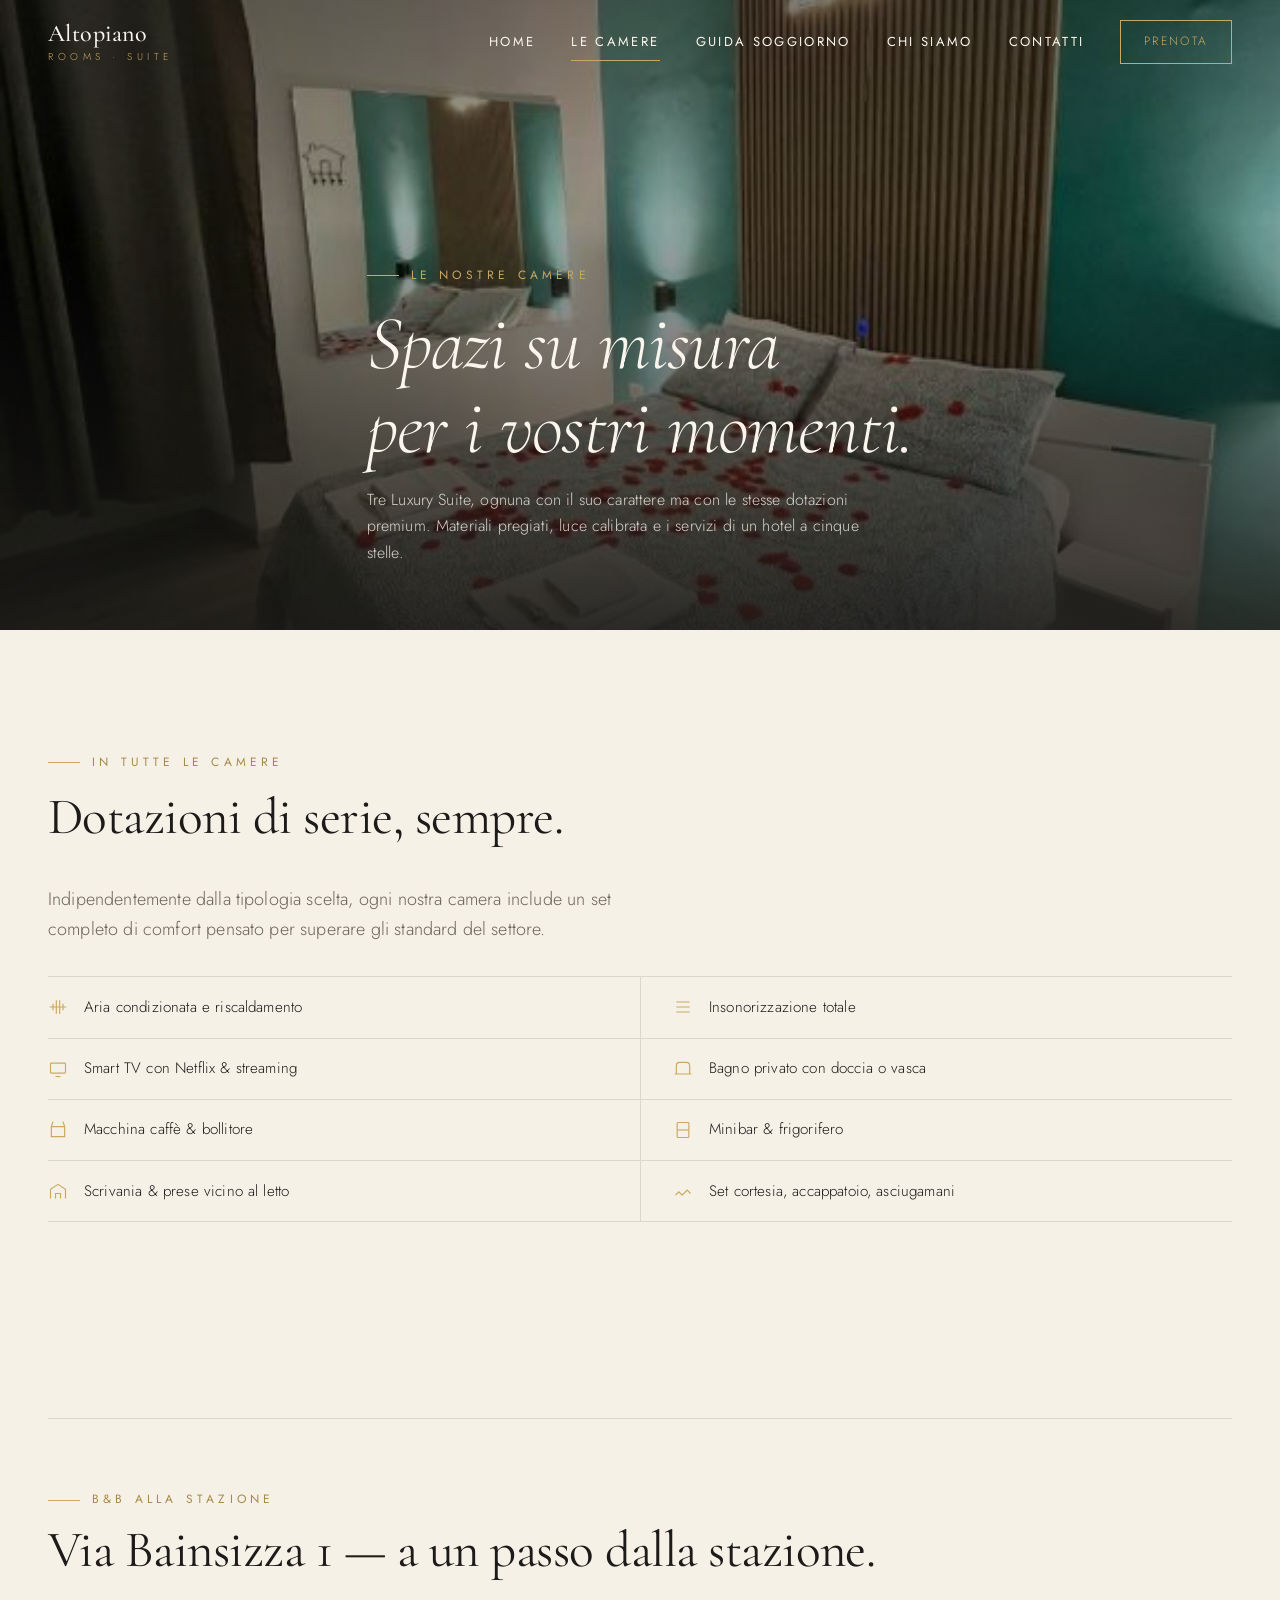
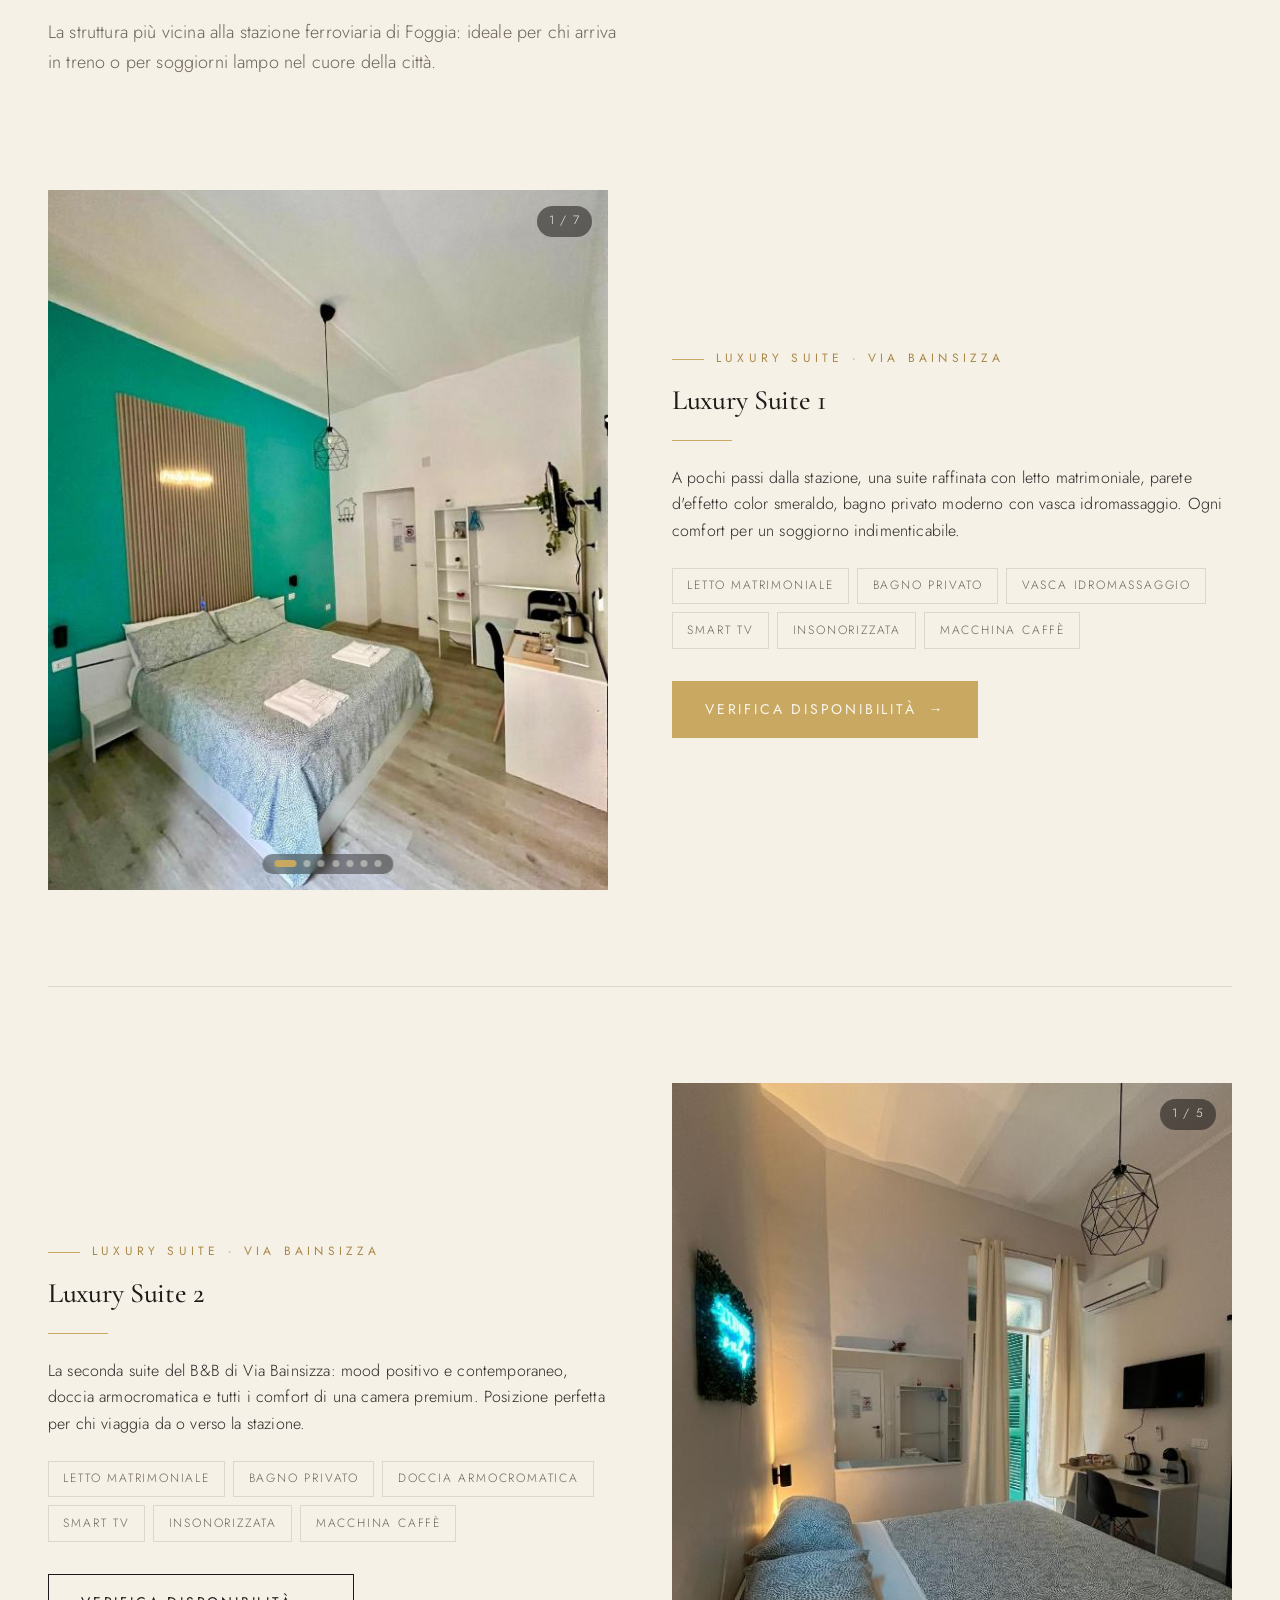
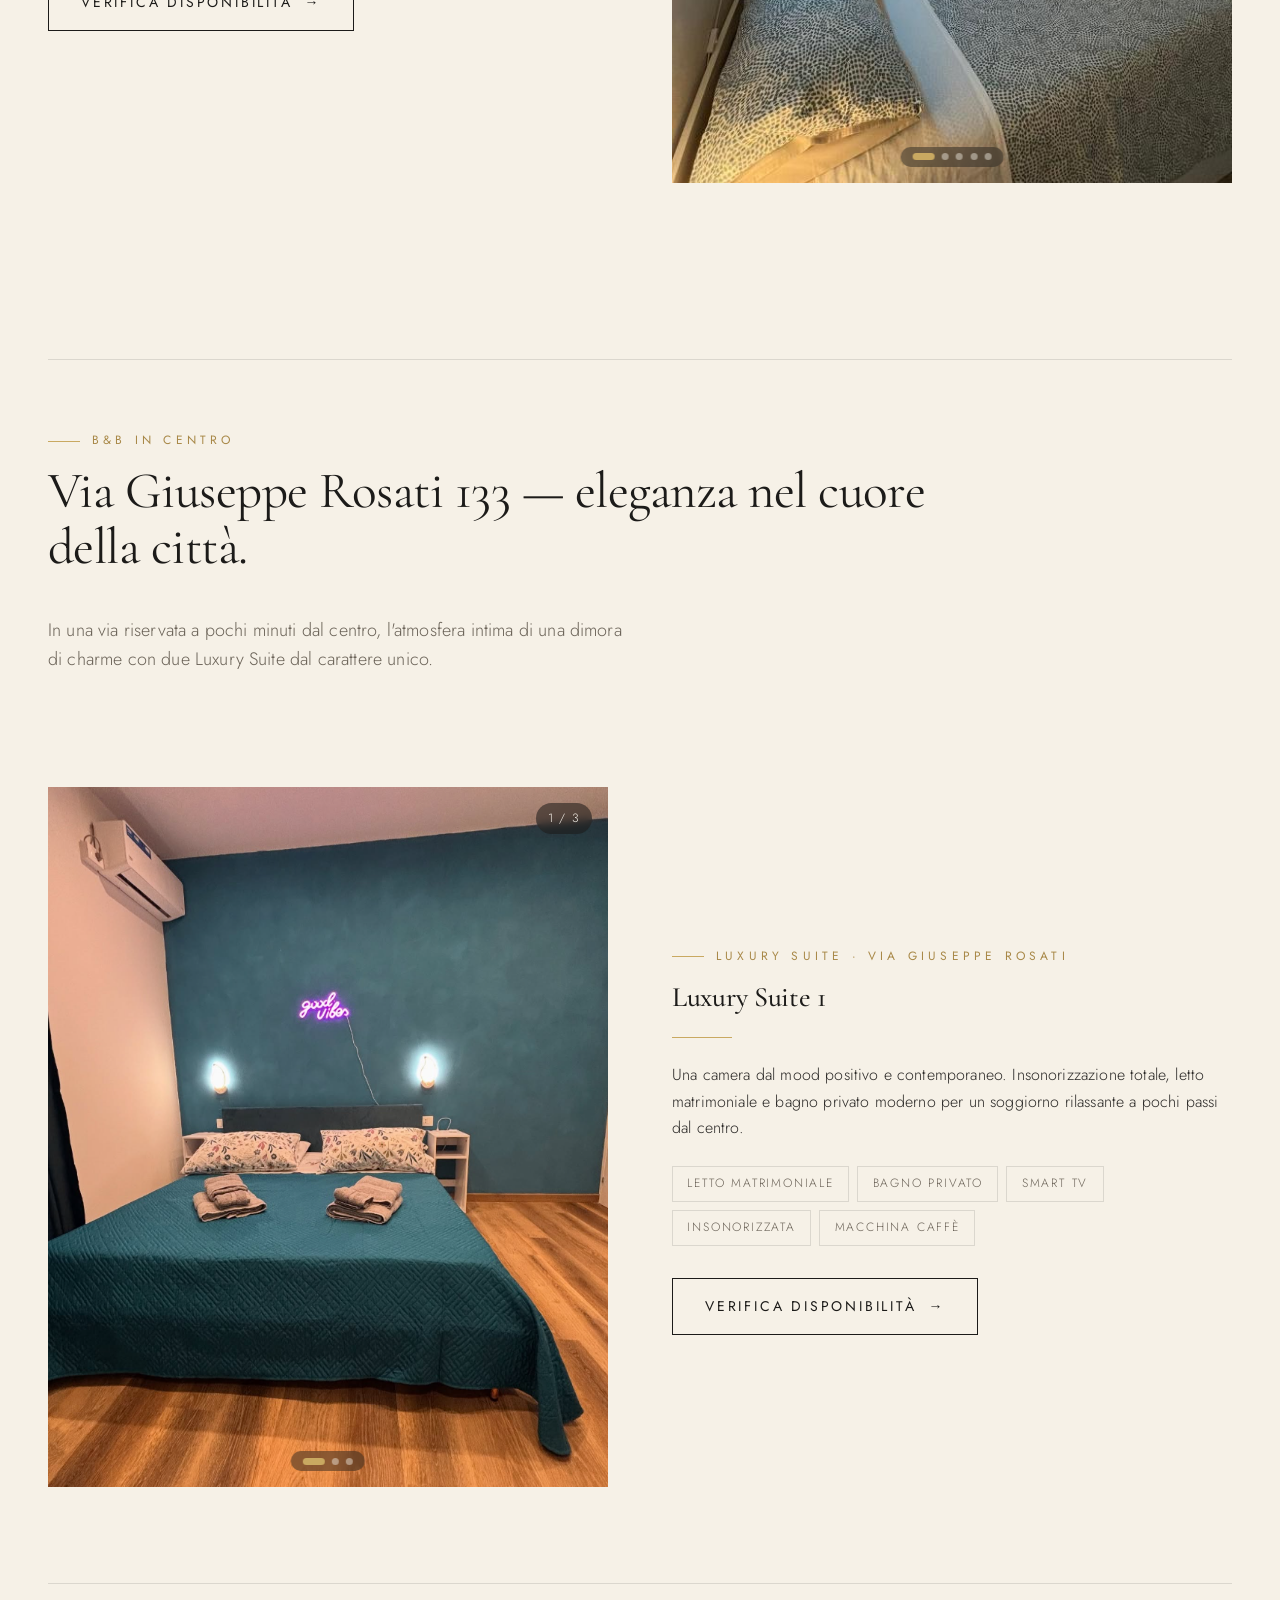
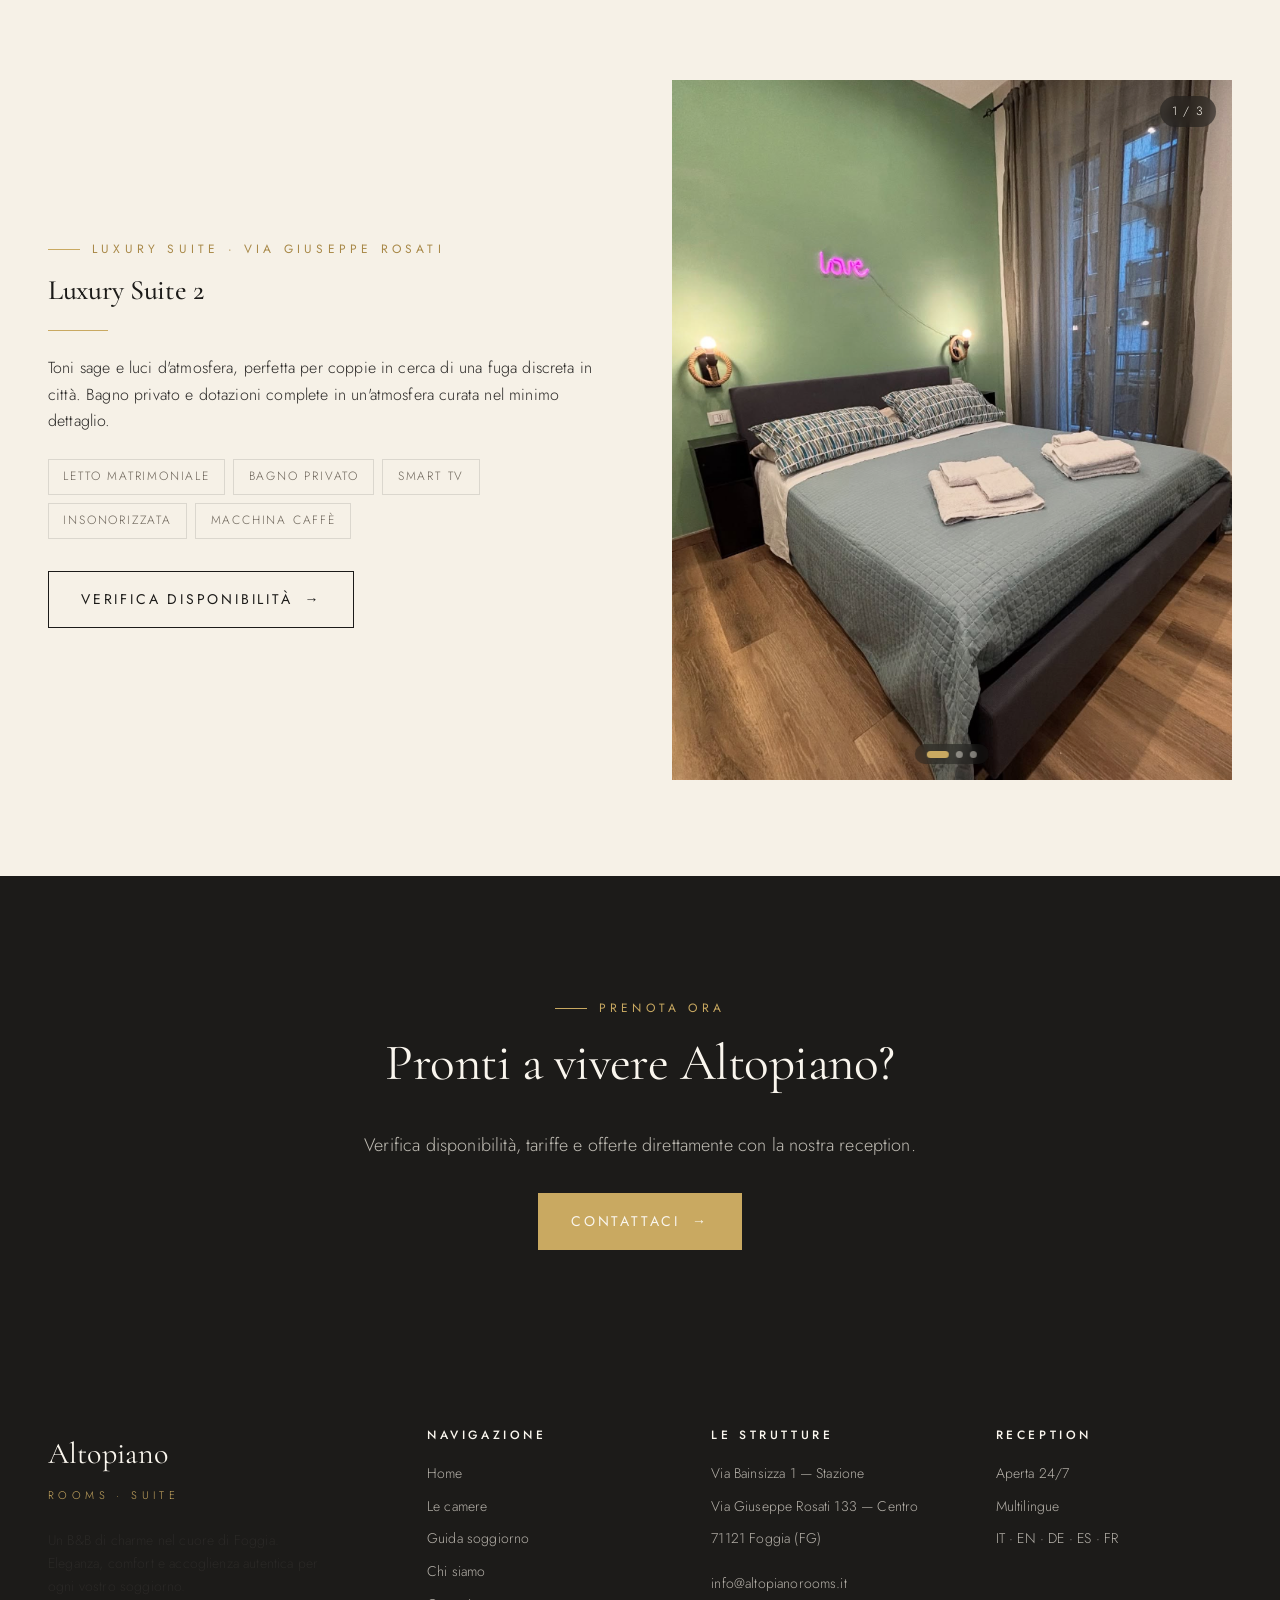
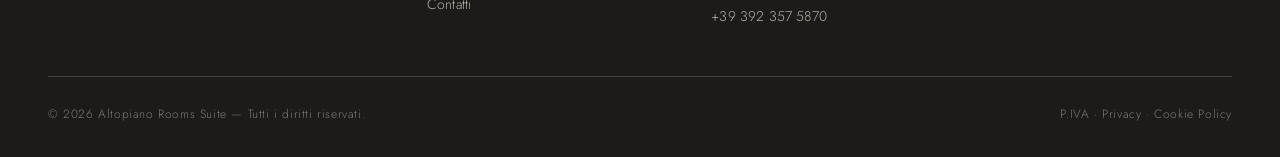
==== commit 2859dc36: "aggiornamento sito" ====
--- a/camere.html
+++ b/camere.html
@@ -83,8 +83,25 @@
     <!-- Luxury Suite 1 — Bainsizza -->
     <article class="room-detail">
       <div class="room-detail__media">
-        <span class="room-detail__number">01</span>
-        <img src="assets/images/luxury-suite-1.jpg" alt="Luxury Suite 1 — Via Bainsizza" />
+        <div class="gallery">
+          <div class="gallery__track">
+            <div class="gallery__slide"><img src="assets/images/bainsizza-1-1.jpg" alt="Luxury Suite 1 Bainsizza — Letto" /></div>
+            <div class="gallery__slide"><img src="assets/images/bainsizza-1-2.jpg" alt="Luxury Suite 1 Bainsizza — Camera con scrivania" /></div>
+            <div class="gallery__slide"><img src="assets/images/bainsizza-1-3.jpg" alt="Luxury Suite 1 Bainsizza — Setup romantico" /></div>
+            <div class="gallery__slide"><img src="assets/images/bainsizza-1-4.jpg" alt="Luxury Suite 1 Bainsizza — Vasca idromassaggio" /></div>
+            <div class="gallery__slide"><img src="assets/images/bainsizza-1-5.jpg" alt="Luxury Suite 1 Bainsizza — Vasca atmosfera romantica" /></div>
+            <div class="gallery__slide"><img src="assets/images/bainsizza-1-6.jpg" alt="Luxury Suite 1 Bainsizza — Bagno lavandino" /></div>
+            <div class="gallery__slide"><img src="assets/images/bainsizza-1-7.jpg" alt="Luxury Suite 1 Bainsizza — Bagno completo" /></div>
+          </div>
+          <button class="gallery__btn gallery__btn--prev" aria-label="Foto precedente">
+            <svg viewBox="0 0 24 24" fill="none" stroke="currentColor" stroke-width="2"><path d="M15 18l-6-6 6-6"/></svg>
+          </button>
+          <button class="gallery__btn gallery__btn--next" aria-label="Foto successiva">
+            <svg viewBox="0 0 24 24" fill="none" stroke="currentColor" stroke-width="2"><path d="M9 18l6-6-6-6"/></svg>
+          </button>
+          <div class="gallery__counter"></div>
+          <div class="gallery__dots"></div>
+        </div>
       </div>
       <div>
         <span class="eyebrow">Luxury Suite · Via Bainsizza</span>
@@ -92,12 +109,13 @@
         <div class="divider"></div>
         <p>
           A pochi passi dalla stazione, una suite raffinata con letto matrimoniale,
-          bagno privato moderno e ogni comfort per un soggiorno rilassante nel
-          cuore di Foggia.
+          parete d'effetto color smeraldo, bagno privato moderno con vasca
+          idromassaggio. Ogni comfort per un soggiorno indimenticabile.
         </p>
         <div class="room-detail__features">
           <span>Letto matrimoniale</span>
           <span>Bagno privato</span>
+          <span>Vasca idromassaggio</span>
           <span>Smart TV</span>
           <span>Insonorizzata</span>
           <span>Macchina caffè</span>
@@ -108,24 +126,40 @@
       </div>
     </article>
 
-    <!-- Luxury Suite 4 — Bainsizza -->
+    <!-- Luxury Suite 2 — Bainsizza -->
     <article class="room-detail room-detail--reverse">
       <div class="room-detail__media">
-        <span class="room-detail__number">02</span>
-        <img src="assets/images/luxury-suite-4.jpg" alt="Luxury Suite 4 — Via Bainsizza" />
+        <div class="gallery">
+          <div class="gallery__track">
+            <div class="gallery__slide"><img src="assets/images/bainsizza-2-1.jpg" alt="Luxury Suite 2 Bainsizza — Letto" /></div>
+            <div class="gallery__slide"><img src="assets/images/bainsizza-2-2.jpg" alt="Luxury Suite 2 Bainsizza — Setup romantico" /></div>
+            <div class="gallery__slide"><img src="assets/images/bainsizza-2-3.jpg" alt="Luxury Suite 2 Bainsizza — Doccia" /></div>
+            <div class="gallery__slide"><img src="assets/images/bainsizza-2-4.jpg" alt="Luxury Suite 2 Bainsizza — Doccia atmosfera" /></div>
+            <div class="gallery__slide"><img src="assets/images/bainsizza-2-5.jpg" alt="Luxury Suite 2 Bainsizza — Bagno" /></div>
+          </div>
+          <button class="gallery__btn gallery__btn--prev" aria-label="Foto precedente">
+            <svg viewBox="0 0 24 24" fill="none" stroke="currentColor" stroke-width="2"><path d="M15 18l-6-6 6-6"/></svg>
+          </button>
+          <button class="gallery__btn gallery__btn--next" aria-label="Foto successiva">
+            <svg viewBox="0 0 24 24" fill="none" stroke="currentColor" stroke-width="2"><path d="M9 18l6-6-6-6"/></svg>
+          </button>
+          <div class="gallery__counter"></div>
+          <div class="gallery__dots"></div>
+        </div>
       </div>
       <div>
         <span class="eyebrow">Luxury Suite · Via Bainsizza</span>
-        <h3>Luxury Suite 4</h3>
+        <h3>Luxury Suite 2</h3>
         <div class="divider"></div>
         <p>
-          La seconda suite del B&amp;B di Via Bainsizza: design contemporaneo,
-          materiali ricercati e tutti i comfort di una camera premium. Posizione
-          perfetta per chi viaggia da o verso la stazione.
+          La seconda suite del B&amp;B di Via Bainsizza: mood positivo e
+          contemporaneo, doccia armocromatica e tutti i comfort di una camera
+          premium. Posizione perfetta per chi viaggia da o verso la stazione.
         </p>
         <div class="room-detail__features">
           <span>Letto matrimoniale</span>
           <span>Bagno privato</span>
+          <span>Doccia armocromatica</span>
           <span>Smart TV</span>
           <span>Insonorizzata</span>
           <span>Macchina caffè</span>
@@ -148,15 +182,28 @@
       </p>
     </div>
 
-    <!-- Luxury Suite 2 — Rosati -->
+    <!-- Luxury Suite 1 — Rosati -->
     <article class="room-detail">
       <div class="room-detail__media">
-        <span class="room-detail__number">03</span>
-        <img src="assets/images/camera-goodvibes.png" alt="Luxury Suite 2 — Via Giuseppe Rosati" />
+        <div class="gallery">
+          <div class="gallery__track">
+            <div class="gallery__slide"><img src="assets/images/camera-goodvibes.png" alt="Luxury Suite 1 Rosati — Letto" /></div>
+            <div class="gallery__slide"><img src="assets/images/camera-romance.jpg" alt="Luxury Suite 1 Rosati — Atmosfera" /></div>
+            <div class="gallery__slide"><img src="assets/images/jacuzzi-blu.png" alt="Luxury Suite 1 Rosati — Bagno" /></div>
+          </div>
+          <button class="gallery__btn gallery__btn--prev" aria-label="Foto precedente">
+            <svg viewBox="0 0 24 24" fill="none" stroke="currentColor" stroke-width="2"><path d="M15 18l-6-6 6-6"/></svg>
+          </button>
+          <button class="gallery__btn gallery__btn--next" aria-label="Foto successiva">
+            <svg viewBox="0 0 24 24" fill="none" stroke="currentColor" stroke-width="2"><path d="M9 18l6-6-6-6"/></svg>
+          </button>
+          <div class="gallery__counter"></div>
+          <div class="gallery__dots"></div>
+        </div>
       </div>
       <div>
         <span class="eyebrow">Luxury Suite · Via Giuseppe Rosati</span>
-        <h3>Luxury Suite 2</h3>
+        <h3>Luxury Suite 1</h3>
         <div class="divider"></div>
         <p>
           Una camera dal mood positivo e contemporaneo. Insonorizzazione totale,
@@ -176,15 +223,28 @@
       </div>
     </article>
 
-    <!-- Luxury Suite 3 — Rosati -->
+    <!-- Luxury Suite 2 — Rosati -->
     <article class="room-detail room-detail--reverse">
       <div class="room-detail__media">
-        <span class="room-detail__number">04</span>
-        <img src="assets/images/camera-love.png" alt="Luxury Suite 3 — Via Giuseppe Rosati" />
+        <div class="gallery">
+          <div class="gallery__track">
+            <div class="gallery__slide"><img src="assets/images/camera-love.png" alt="Luxury Suite 2 Rosati — Letto" /></div>
+            <div class="gallery__slide"><img src="assets/images/camera-deluxe.png" alt="Luxury Suite 2 Rosati — Vista camera" /></div>
+            <div class="gallery__slide"><img src="assets/images/bagno-marmo-blu.png" alt="Luxury Suite 2 Rosati — Bagno" /></div>
+          </div>
+          <button class="gallery__btn gallery__btn--prev" aria-label="Foto precedente">
+            <svg viewBox="0 0 24 24" fill="none" stroke="currentColor" stroke-width="2"><path d="M15 18l-6-6 6-6"/></svg>
+          </button>
+          <button class="gallery__btn gallery__btn--next" aria-label="Foto successiva">
+            <svg viewBox="0 0 24 24" fill="none" stroke="currentColor" stroke-width="2"><path d="M9 18l6-6-6-6"/></svg>
+          </button>
+          <div class="gallery__counter"></div>
+          <div class="gallery__dots"></div>
+        </div>
       </div>
       <div>
         <span class="eyebrow">Luxury Suite · Via Giuseppe Rosati</span>
-        <h3>Luxury Suite 3</h3>
+        <h3>Luxury Suite 2</h3>
         <div class="divider"></div>
         <p>
           Toni sage e luci d'atmosfera, perfetta per coppie in cerca di una
--- a/assets/css/style.css
+++ b/assets/css/style.css
@@ -663,12 +663,6 @@
 .split--media-right { direction: ltr; }
 .split__media { aspect-ratio: 4/5; overflow: hidden; position: relative; }
 .split__media img { width: 100%; height: 100%; object-fit: cover; }
-.split__media::after {
-  content: "";
-  position: absolute; inset: 1.25rem;
-  border: 1px solid var(--sand);
-  pointer-events: none;
-}
 
 /* ---------- Amenities list ---------- */
 .amenities {
@@ -712,16 +706,114 @@
   transition: transform 1.2s var(--ease);
 }
 .room-detail__media:hover img { transform: scale(1.05); }
-.room-detail__number {
+.room-detail h3 { margin-top: 1rem; margin-bottom: 1rem; }
+
+/* ---------- Room photo gallery (scroll-snap) ---------- */
+.gallery {
+  position: relative;
+  aspect-ratio: 4/5;
+  overflow: hidden;
+}
+.gallery__track {
+  display: flex;
+  width: 100%;
+  height: 100%;
+  overflow-x: auto;
+  overflow-y: hidden;
+  scroll-snap-type: x mandatory;
+  scroll-behavior: smooth;
+  scrollbar-width: none;
+  -ms-overflow-style: none;
+}
+.gallery__track::-webkit-scrollbar { display: none; }
+.gallery__slide {
+  flex: 0 0 100%;
+  width: 100%;
+  height: 100%;
+  scroll-snap-align: start;
+}
+.gallery__slide img {
+  width: 100%;
+  height: 100%;
+  object-fit: cover;
+  transition: transform 1.2s var(--ease);
+}
+.gallery:hover .gallery__slide img { transform: scale(1.04); }
+
+.gallery__btn {
   position: absolute;
-  top: 1.5rem; left: 1.5rem;
-  font-family: var(--serif);
-  font-style: italic;
-  font-size: 3rem;
-  color: var(--ivory-warm);
-  text-shadow: 0 2px 20px rgba(0,0,0,.4);
-}
-.room-detail h3 { margin-top: 1rem; margin-bottom: 1rem; }
+  top: 50%;
+  transform: translateY(-50%);
+  width: 44px;
+  height: 44px;
+  display: flex;
+  align-items: center;
+  justify-content: center;
+  background: rgba(28, 27, 25, 0.55);
+  color: var(--ivory-warm);
+  backdrop-filter: blur(4px);
+  -webkit-backdrop-filter: blur(4px);
+  border-radius: 50%;
+  cursor: pointer;
+  transition: all 0.3s var(--ease);
+  z-index: 2;
+  opacity: 0;
+}
+.gallery:hover .gallery__btn { opacity: 1; }
+.gallery__btn:hover { background: var(--anthracite); }
+.gallery__btn--prev { left: 1rem; }
+.gallery__btn--next { right: 1rem; }
+.gallery__btn svg { width: 18px; height: 18px; }
+
+.gallery__dots {
+  position: absolute;
+  bottom: 1rem;
+  left: 50%;
+  transform: translateX(-50%);
+  display: flex;
+  gap: 0.45rem;
+  z-index: 2;
+  padding: 0.4rem 0.75rem;
+  background: rgba(28, 27, 25, 0.45);
+  backdrop-filter: blur(4px);
+  -webkit-backdrop-filter: blur(4px);
+  border-radius: 999px;
+}
+.gallery__dot {
+  width: 7px;
+  height: 7px;
+  border-radius: 50%;
+  background: rgba(246, 241, 231, 0.45);
+  cursor: pointer;
+  transition: all 0.3s var(--ease);
+  border: 0;
+  padding: 0;
+}
+.gallery__dot.is-active {
+  background: var(--sand);
+  width: 22px;
+  border-radius: 4px;
+}
+.gallery__counter {
+  position: absolute;
+  top: 1rem;
+  right: 1rem;
+  background: rgba(28, 27, 25, 0.55);
+  color: var(--ivory-warm);
+  padding: 0.35rem 0.75rem;
+  border-radius: 999px;
+  font-size: 0.75rem;
+  letter-spacing: 0.1em;
+  backdrop-filter: blur(4px);
+  -webkit-backdrop-filter: blur(4px);
+  z-index: 2;
+}
+
+@media (max-width: 720px) {
+  .gallery__btn { opacity: 1; width: 38px; height: 38px; }
+  .gallery__btn--prev { left: 0.5rem; }
+  .gallery__btn--next { right: 0.5rem; }
+}
 .room-detail__features {
   display: flex;
   flex-wrap: wrap;
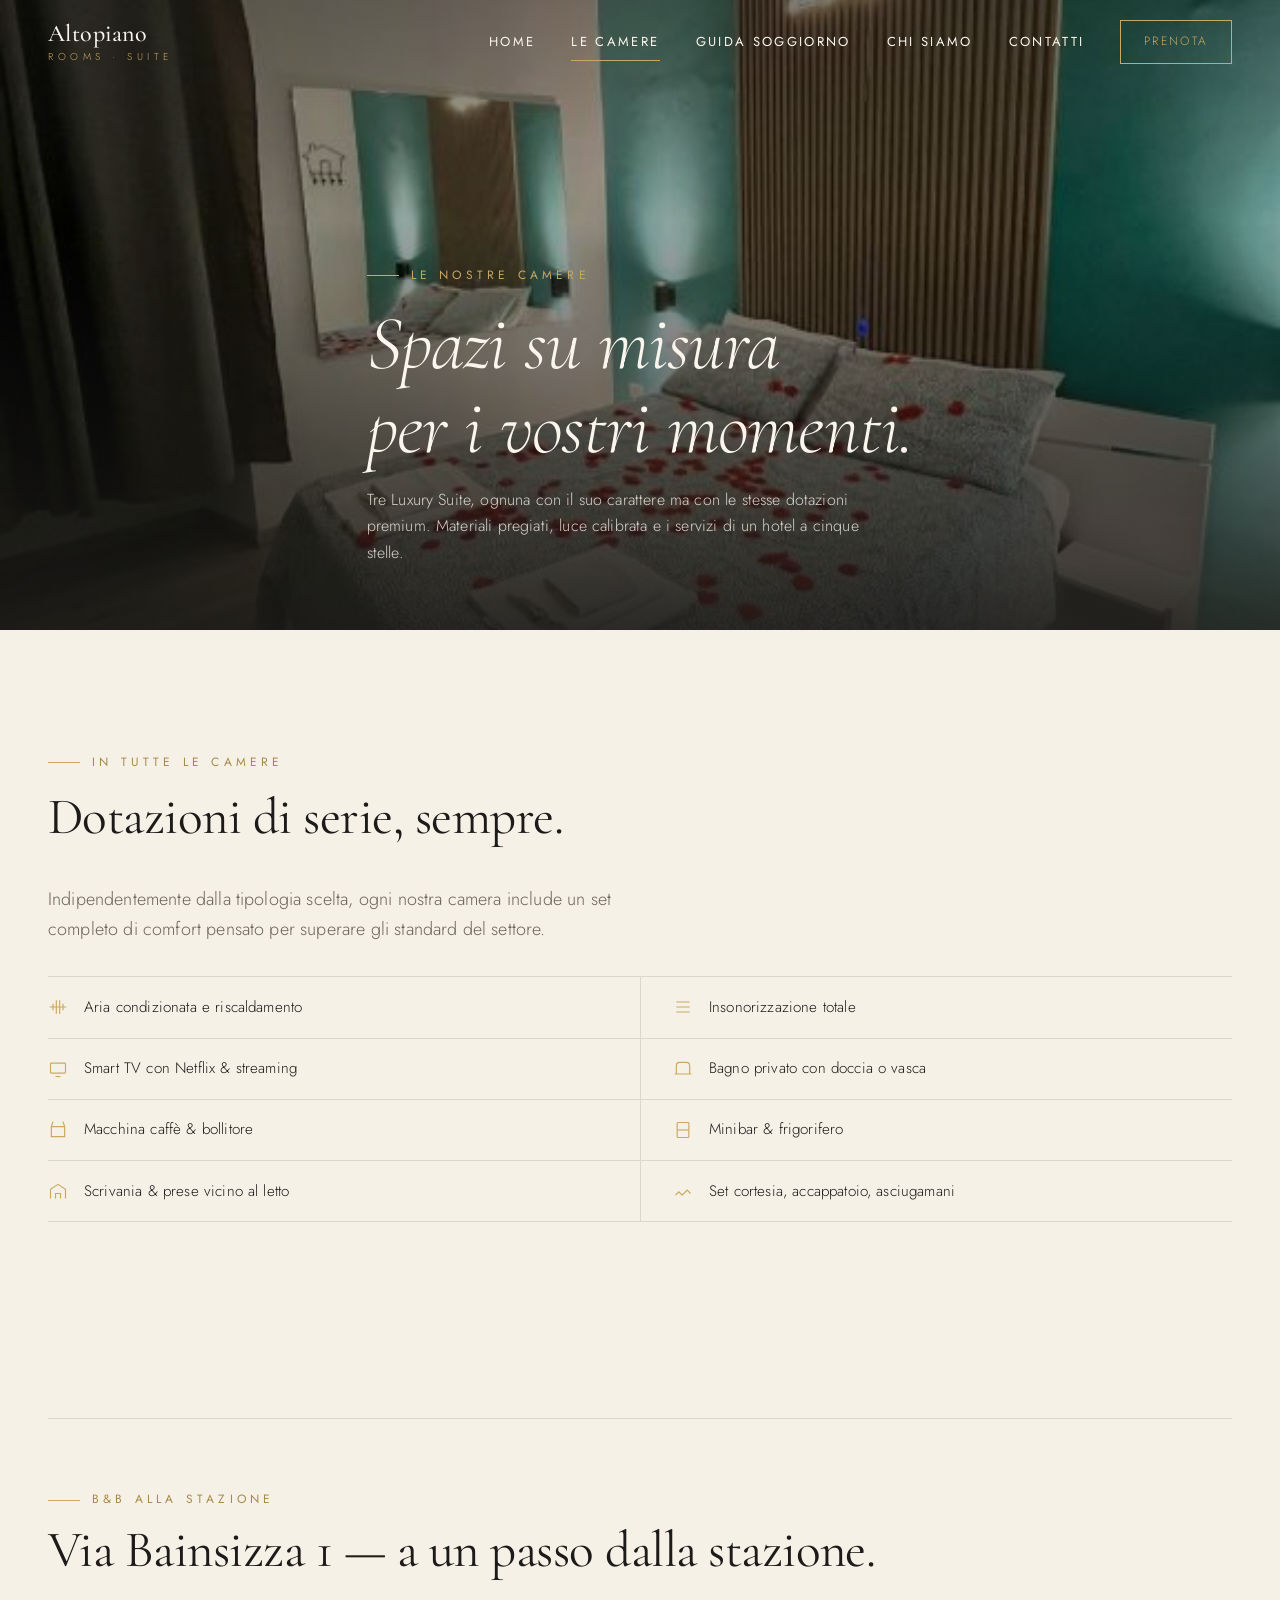
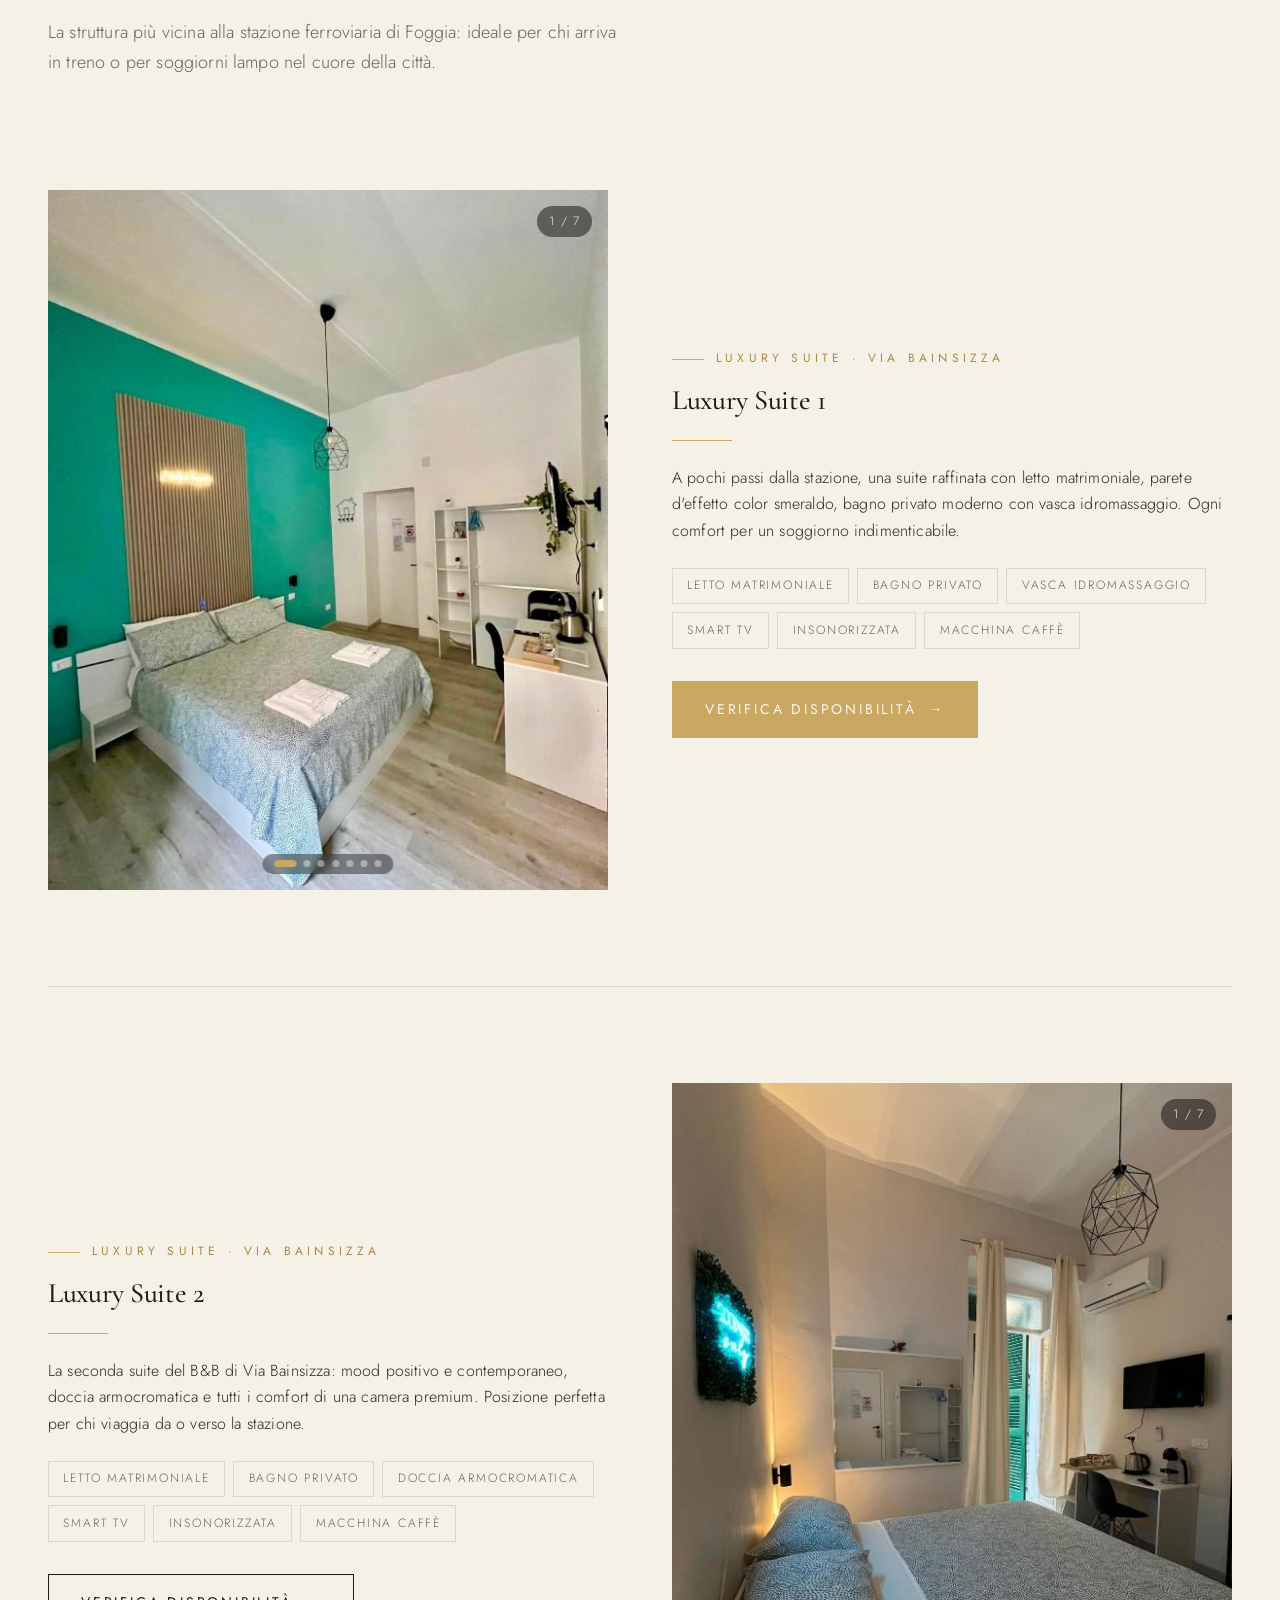
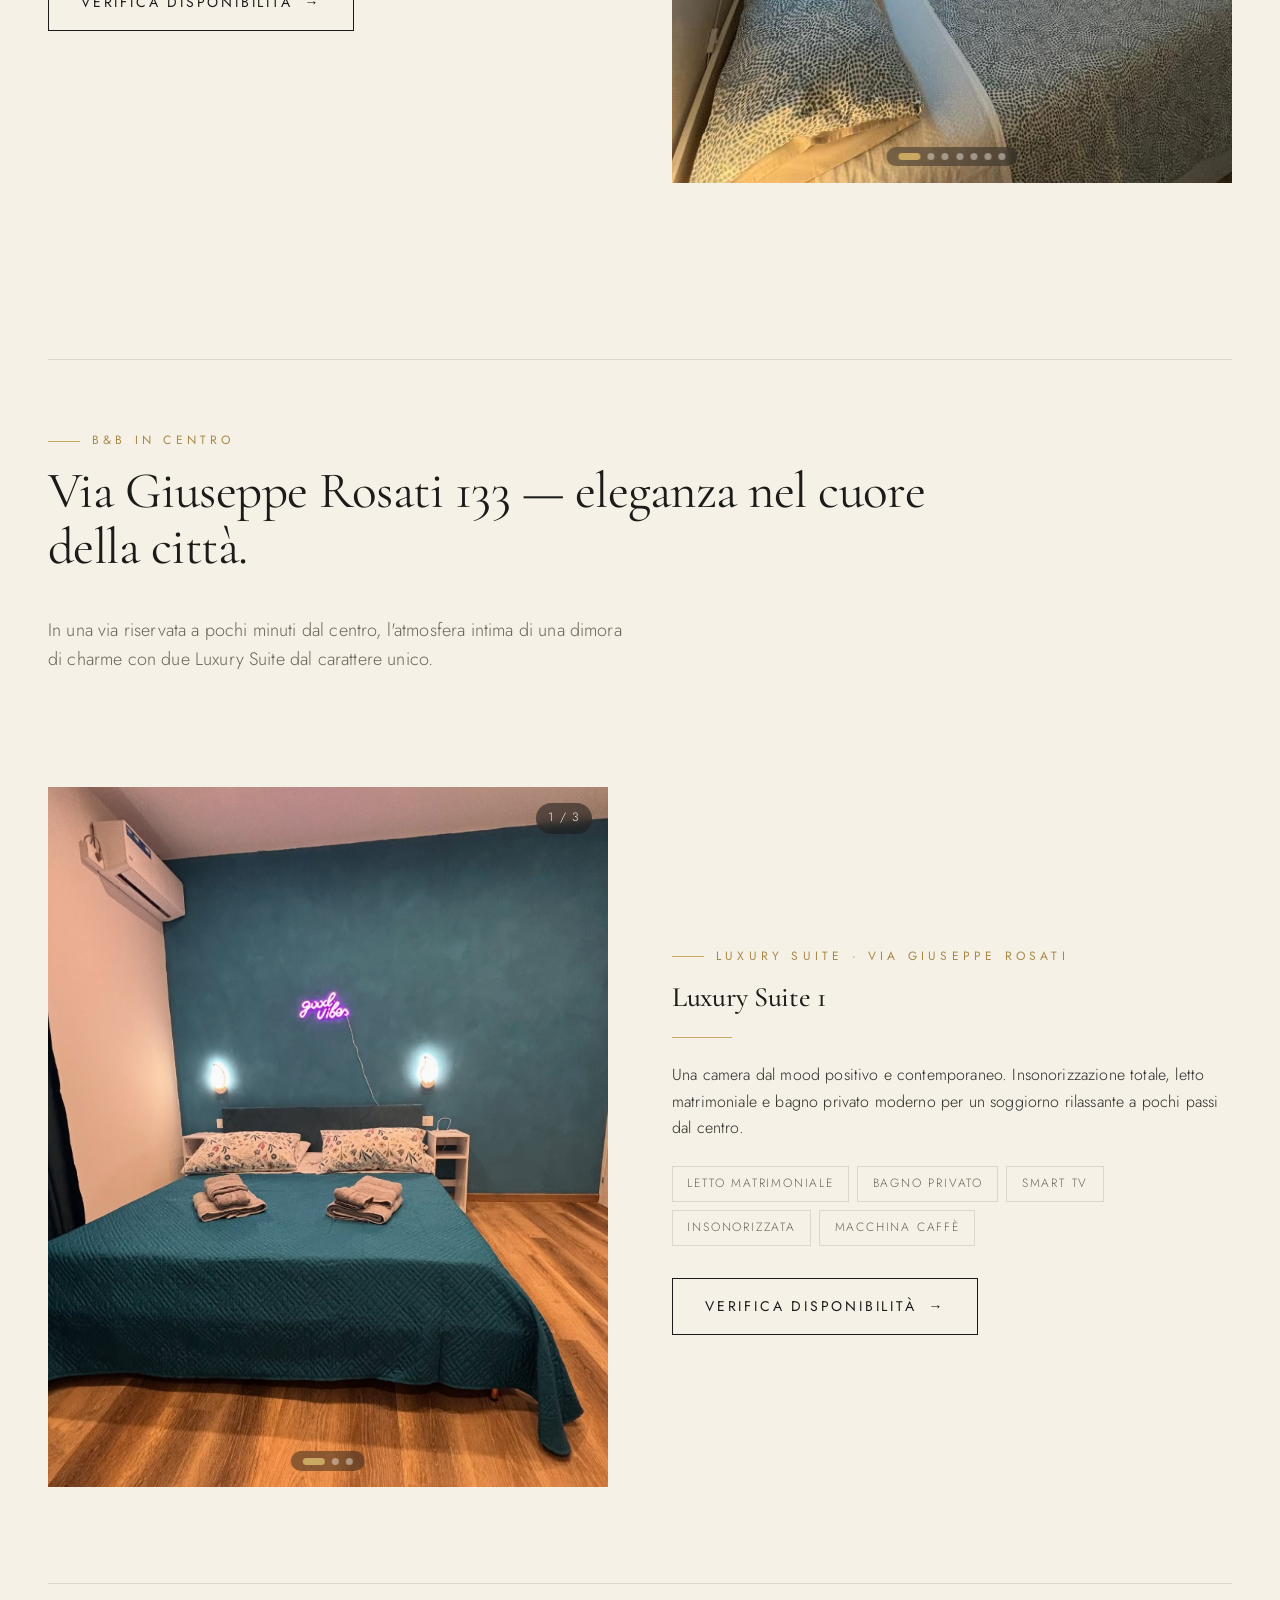
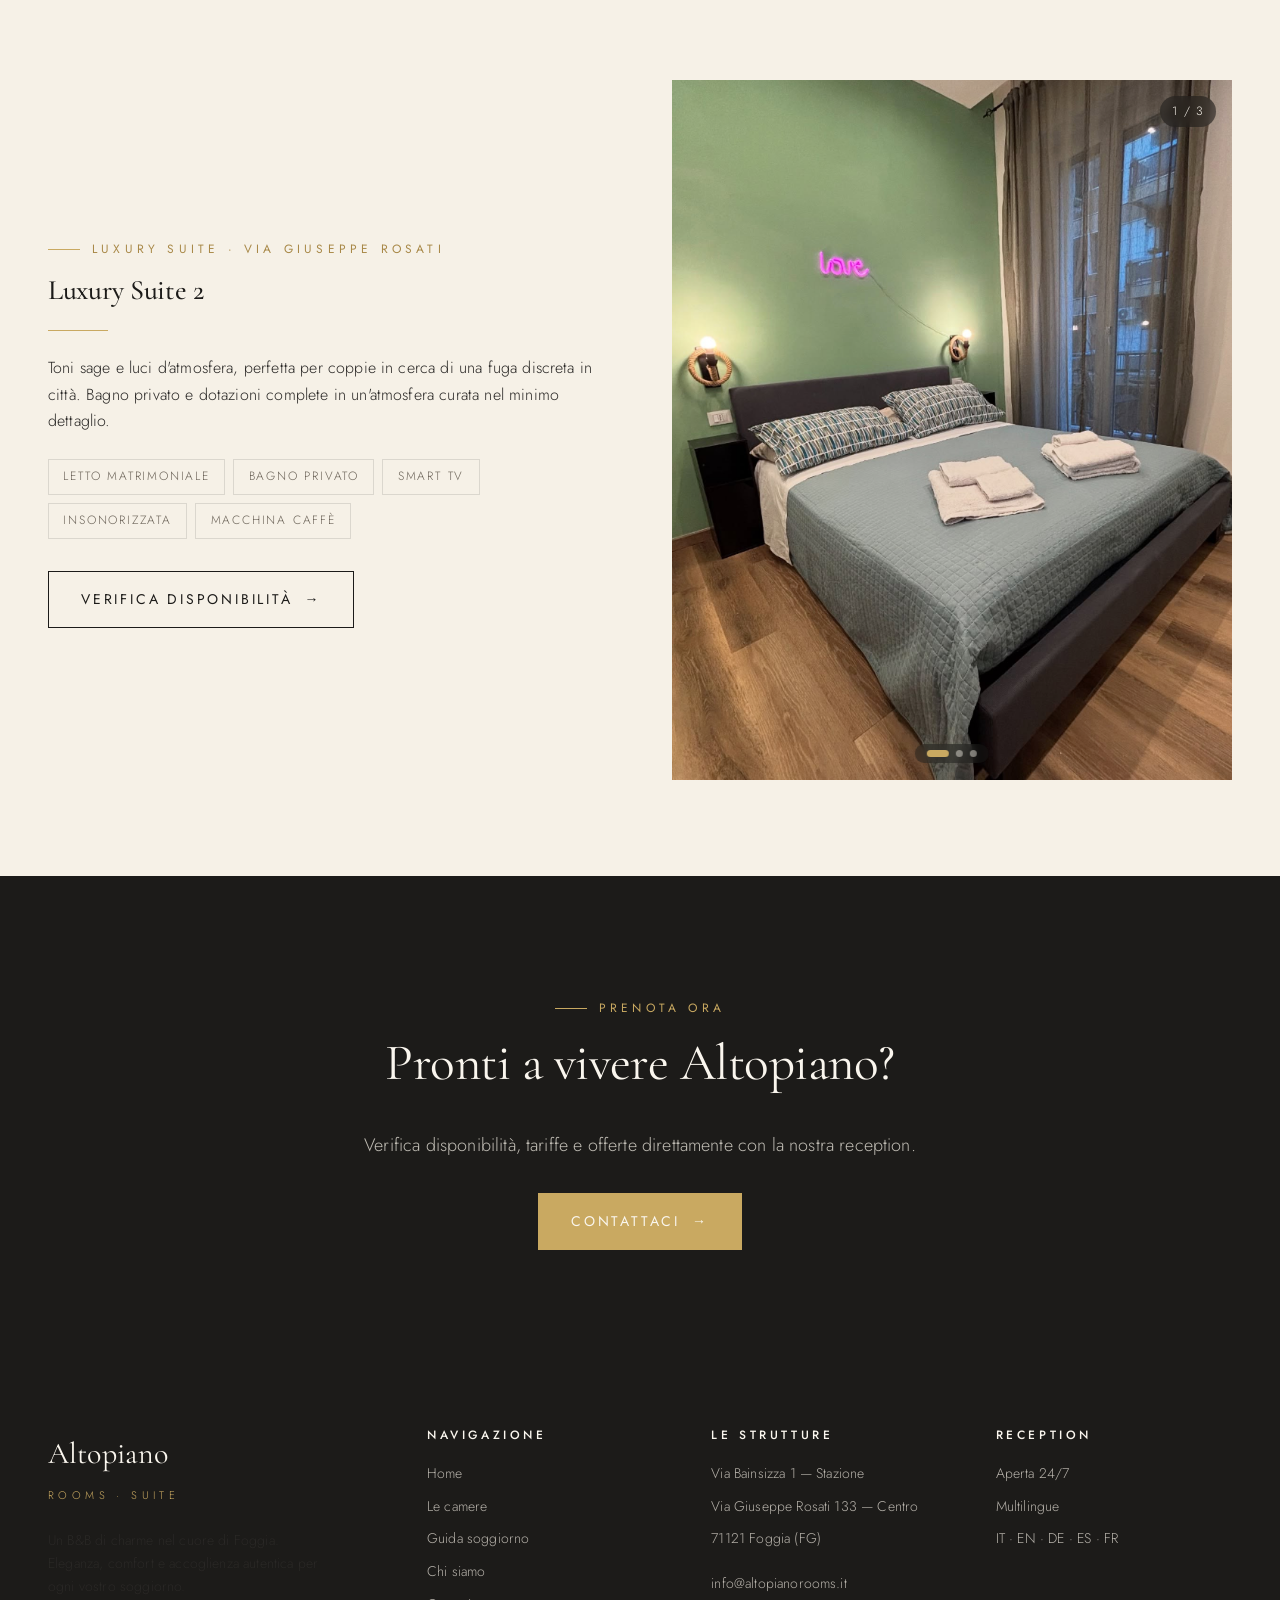
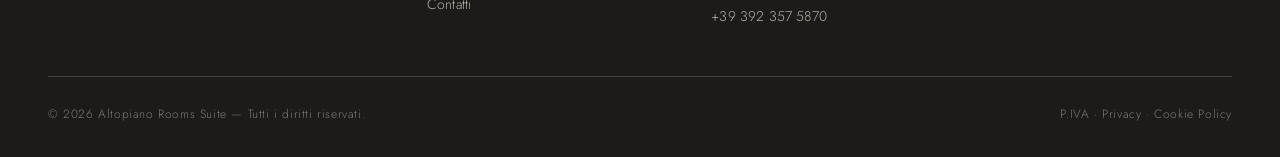
==== commit 7d3a8c38: "aggiornamento sito" ====
--- a/camere.html
+++ b/camere.html
@@ -132,10 +132,12 @@
         <div class="gallery">
           <div class="gallery__track">
             <div class="gallery__slide"><img src="assets/images/bainsizza-2-1.jpg" alt="Luxury Suite 2 Bainsizza — Letto" /></div>
-            <div class="gallery__slide"><img src="assets/images/bainsizza-2-2.jpg" alt="Luxury Suite 2 Bainsizza — Setup romantico" /></div>
-            <div class="gallery__slide"><img src="assets/images/bainsizza-2-3.jpg" alt="Luxury Suite 2 Bainsizza — Doccia" /></div>
-            <div class="gallery__slide"><img src="assets/images/bainsizza-2-4.jpg" alt="Luxury Suite 2 Bainsizza — Doccia atmosfera" /></div>
-            <div class="gallery__slide"><img src="assets/images/bainsizza-2-5.jpg" alt="Luxury Suite 2 Bainsizza — Bagno" /></div>
+            <div class="gallery__slide"><img src="assets/images/bainsizza-2-2.jpg" alt="Luxury Suite 2 Bainsizza — Vista letto e specchio" /></div>
+            <div class="gallery__slide"><img src="assets/images/bainsizza-2-3.jpg" alt="Luxury Suite 2 Bainsizza — Letto con neon Good Vibes" /></div>
+            <div class="gallery__slide"><img src="assets/images/bainsizza-2-4.jpg" alt="Luxury Suite 2 Bainsizza — Setup romantico" /></div>
+            <div class="gallery__slide"><img src="assets/images/bainsizza-2-5.jpg" alt="Luxury Suite 2 Bainsizza — Doccia" /></div>
+            <div class="gallery__slide"><img src="assets/images/bainsizza-2-6.jpg" alt="Luxury Suite 2 Bainsizza — Doccia atmosfera" /></div>
+            <div class="gallery__slide"><img src="assets/images/bainsizza-2-7.jpg" alt="Luxury Suite 2 Bainsizza — Bagno" /></div>
           </div>
           <button class="gallery__btn gallery__btn--prev" aria-label="Foto precedente">
             <svg viewBox="0 0 24 24" fill="none" stroke="currentColor" stroke-width="2"><path d="M15 18l-6-6 6-6"/></svg>
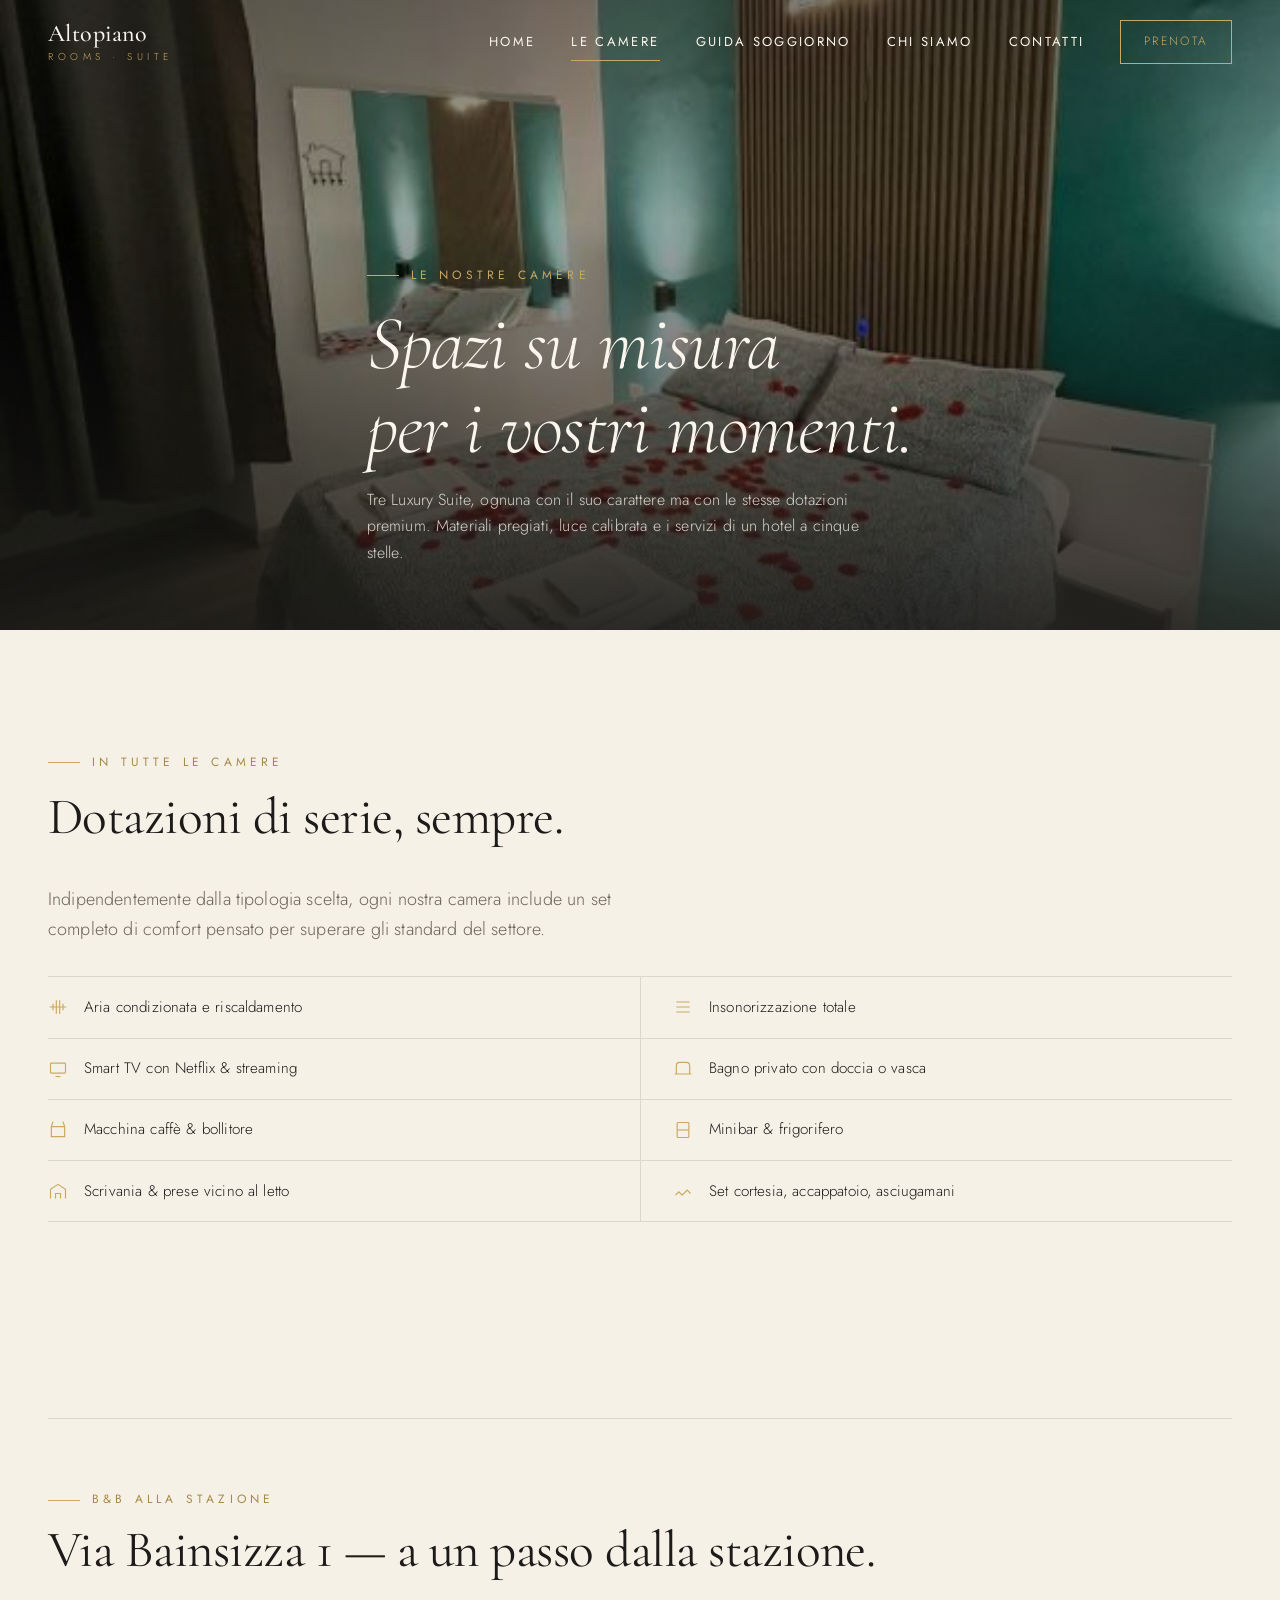
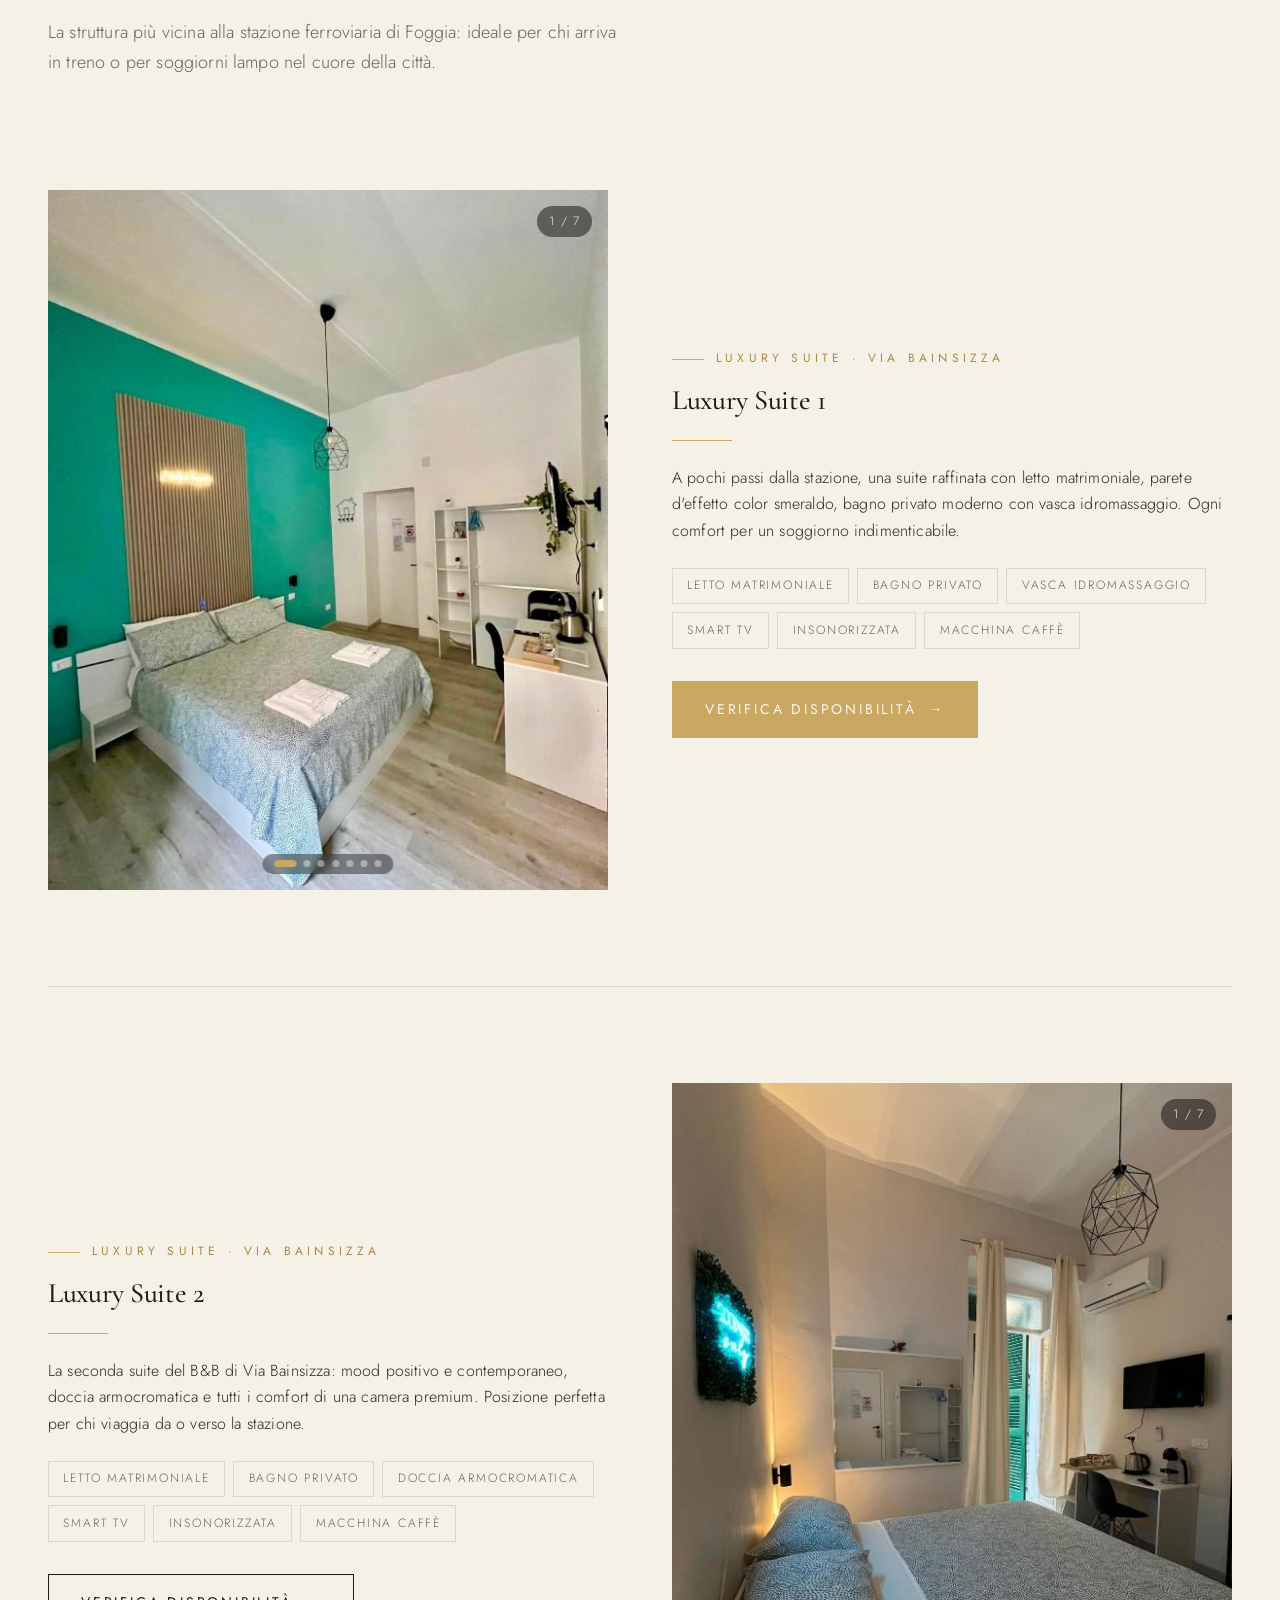
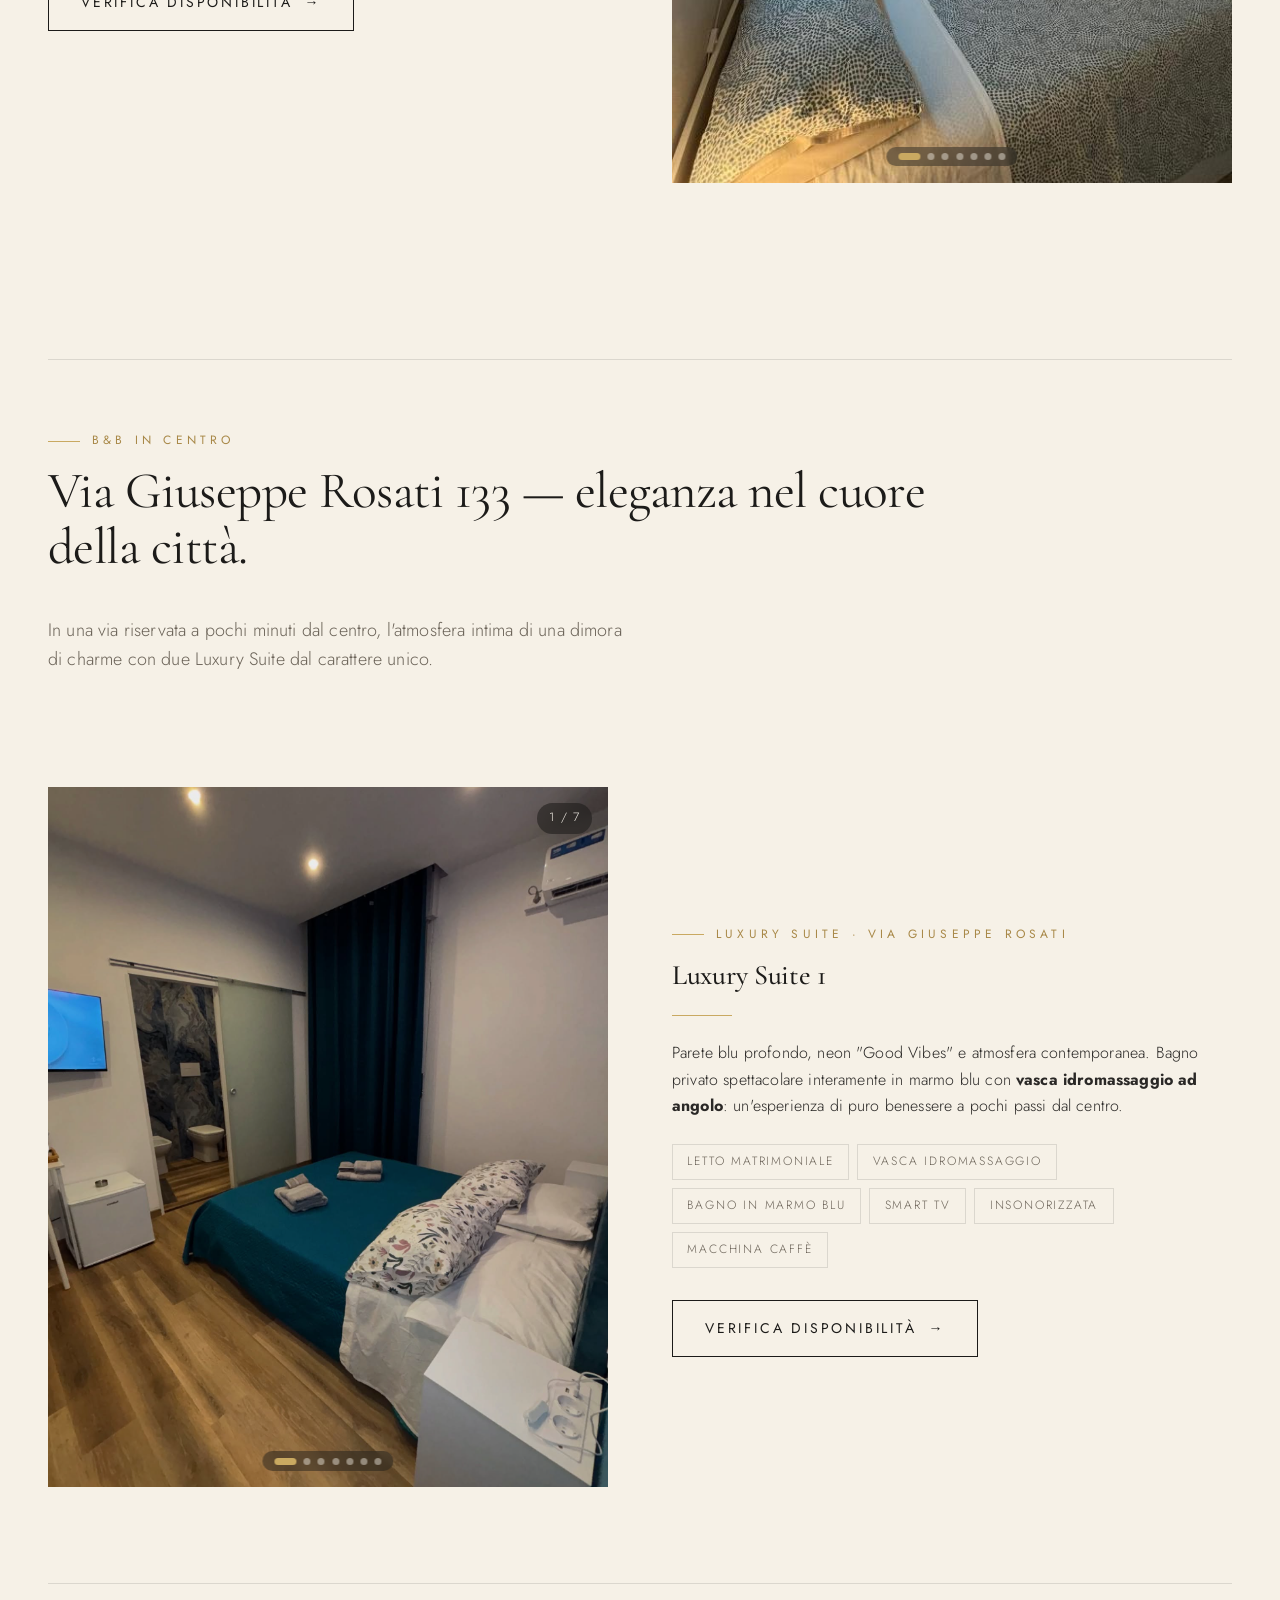
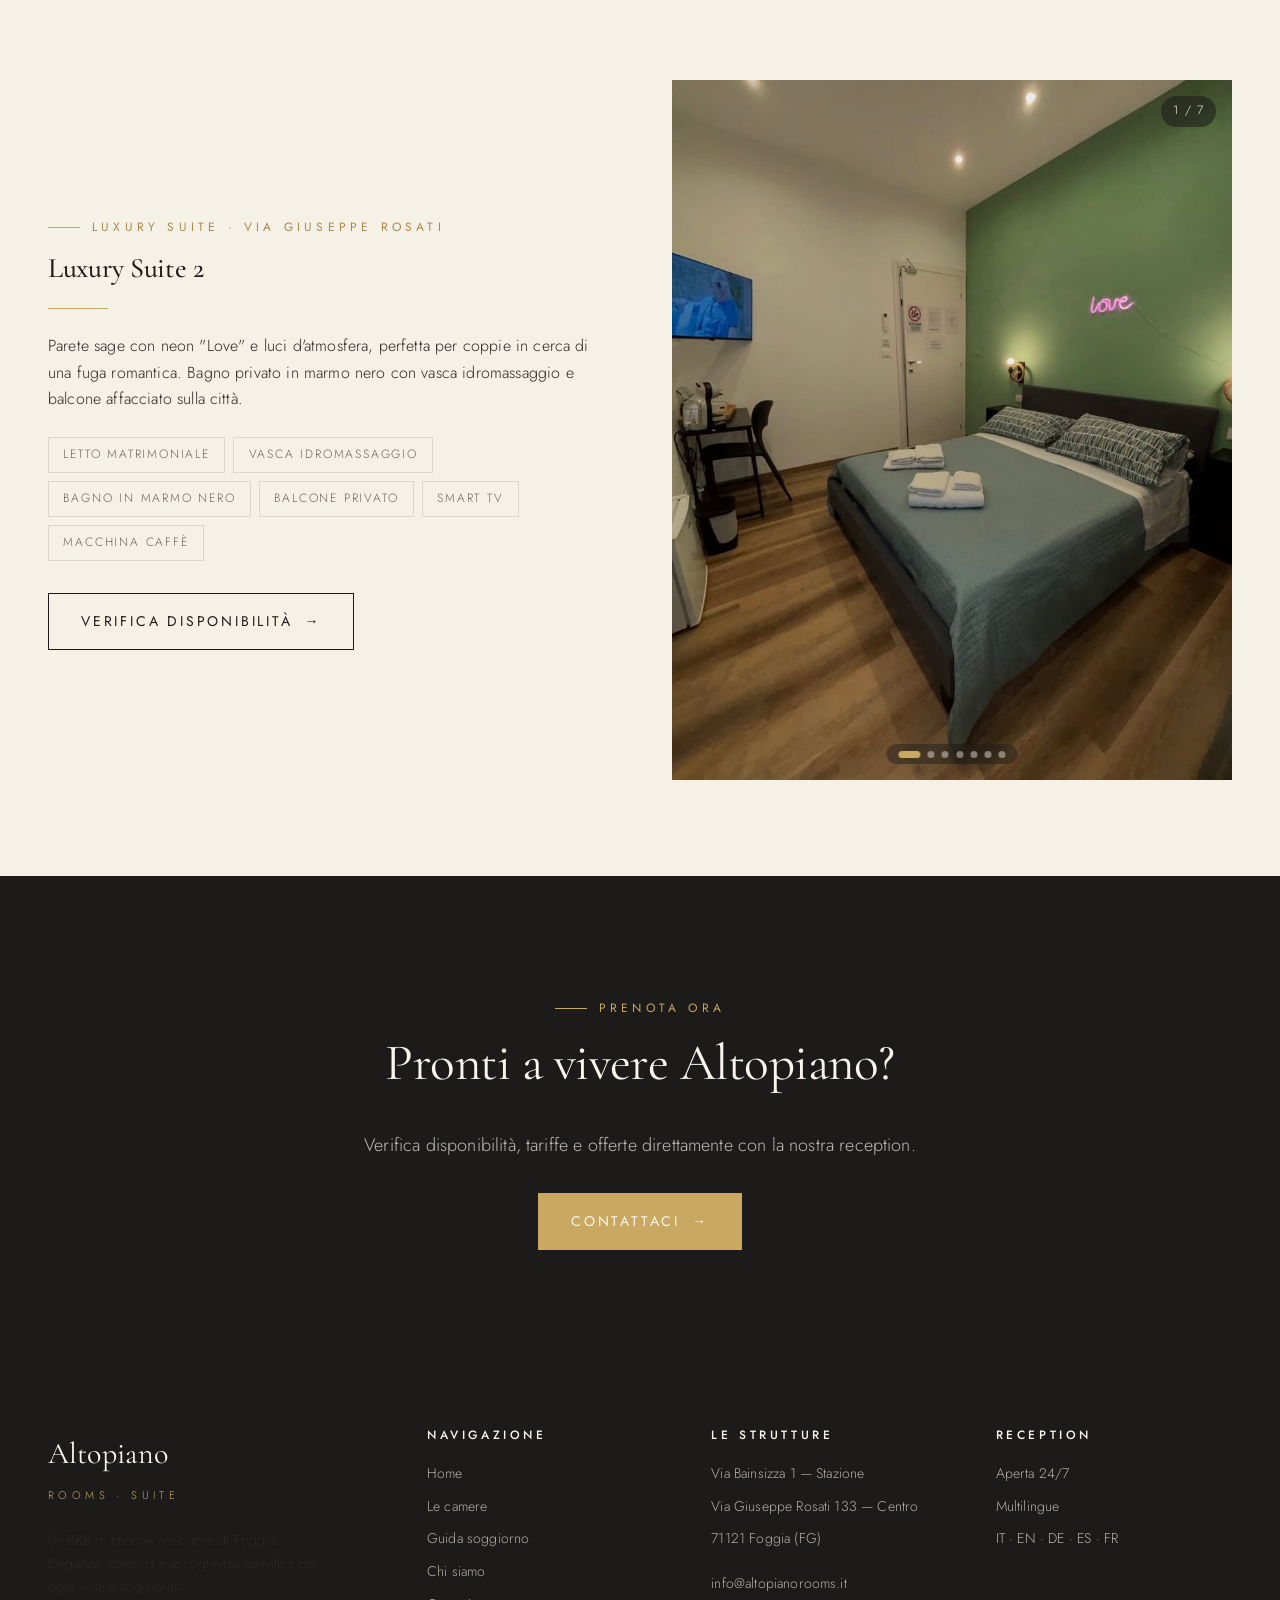
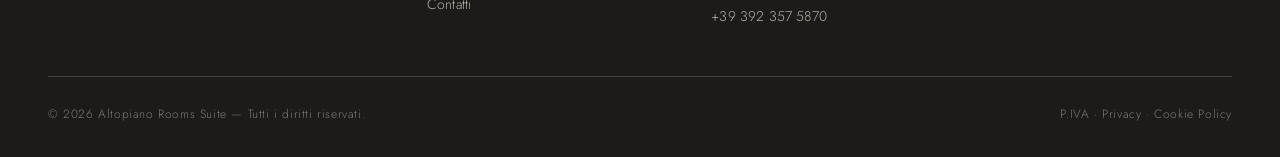
==== commit 4c7bd7df: "aggiornamento sito" ====
--- a/camere.html
+++ b/camere.html
@@ -189,9 +189,13 @@
       <div class="room-detail__media">
         <div class="gallery">
           <div class="gallery__track">
-            <div class="gallery__slide"><img src="assets/images/camera-goodvibes.png" alt="Luxury Suite 1 Rosati — Letto" /></div>
-            <div class="gallery__slide"><img src="assets/images/camera-romance.jpg" alt="Luxury Suite 1 Rosati — Atmosfera" /></div>
-            <div class="gallery__slide"><img src="assets/images/jacuzzi-blu.png" alt="Luxury Suite 1 Rosati — Bagno" /></div>
+            <div class="gallery__slide"><img src="assets/images/rosati-1-1.png" alt="Luxury Suite 1 Rosati — Letto e camera" /></div>
+            <div class="gallery__slide"><img src="assets/images/rosati-1-2.png" alt="Luxury Suite 1 Rosati — Letto vista frontale" /></div>
+            <div class="gallery__slide"><img src="assets/images/rosati-1-3.jpg" alt="Luxury Suite 1 Rosati — Letto con neon Good Vibes" /></div>
+            <div class="gallery__slide"><img src="assets/images/rosati-1-4.jpg" alt="Luxury Suite 1 Rosati — Angolo TV e macchina caffè" /></div>
+            <div class="gallery__slide"><img src="assets/images/rosati-1-5.png" alt="Luxury Suite 1 Rosati — Vasca idromassaggio in marmo blu" /></div>
+            <div class="gallery__slide"><img src="assets/images/rosati-1-6.jpg" alt="Luxury Suite 1 Rosati — Bagno in marmo blu" /></div>
+            <div class="gallery__slide"><img src="assets/images/rosati-1-7.png" alt="Luxury Suite 1 Rosati — Bagno dettaglio" /></div>
           </div>
           <button class="gallery__btn gallery__btn--prev" aria-label="Foto precedente">
             <svg viewBox="0 0 24 24" fill="none" stroke="currentColor" stroke-width="2"><path d="M15 18l-6-6 6-6"/></svg>
@@ -208,13 +212,15 @@
         <h3>Luxury Suite 1</h3>
         <div class="divider"></div>
         <p>
-          Una camera dal mood positivo e contemporaneo. Insonorizzazione totale,
-          letto matrimoniale e bagno privato moderno per un soggiorno rilassante
-          a pochi passi dal centro.
+          Parete blu profondo, neon "Good Vibes" e atmosfera contemporanea.
+          Bagno privato spettacolare interamente in marmo blu con
+          <strong>vasca idromassaggio ad angolo</strong>: un'esperienza di
+          puro benessere a pochi passi dal centro.
         </p>
         <div class="room-detail__features">
           <span>Letto matrimoniale</span>
-          <span>Bagno privato</span>
+          <span>Vasca idromassaggio</span>
+          <span>Bagno in marmo blu</span>
           <span>Smart TV</span>
           <span>Insonorizzata</span>
           <span>Macchina caffè</span>
@@ -230,9 +236,13 @@
       <div class="room-detail__media">
         <div class="gallery">
           <div class="gallery__track">
-            <div class="gallery__slide"><img src="assets/images/camera-love.png" alt="Luxury Suite 2 Rosati — Letto" /></div>
-            <div class="gallery__slide"><img src="assets/images/camera-deluxe.png" alt="Luxury Suite 2 Rosati — Vista camera" /></div>
-            <div class="gallery__slide"><img src="assets/images/bagno-marmo-blu.png" alt="Luxury Suite 2 Rosati — Bagno" /></div>
+            <div class="gallery__slide"><img src="assets/images/rosati-2-1.jpg" alt="Luxury Suite 2 Rosati — Letto e camera" /></div>
+            <div class="gallery__slide"><img src="assets/images/rosati-2-2.jpg" alt="Luxury Suite 2 Rosati — Letto con vista" /></div>
+            <div class="gallery__slide"><img src="assets/images/rosati-2-3.jpg" alt="Luxury Suite 2 Rosati — Letto frontale neon Love" /></div>
+            <div class="gallery__slide"><img src="assets/images/rosati-2-4.png" alt="Luxury Suite 2 Rosati — Dettaglio camera" /></div>
+            <div class="gallery__slide"><img src="assets/images/rosati-2-5.jpg" alt="Luxury Suite 2 Rosati — Angolo TV e macchina caffè" /></div>
+            <div class="gallery__slide"><img src="assets/images/rosati-2-6.png" alt="Luxury Suite 2 Rosati — Bagno con vasca idromassaggio" /></div>
+            <div class="gallery__slide"><img src="assets/images/rosati-2-7.png" alt="Luxury Suite 2 Rosati — Balcone" /></div>
           </div>
           <button class="gallery__btn gallery__btn--prev" aria-label="Foto precedente">
             <svg viewBox="0 0 24 24" fill="none" stroke="currentColor" stroke-width="2"><path d="M15 18l-6-6 6-6"/></svg>
@@ -249,15 +259,16 @@
         <h3>Luxury Suite 2</h3>
         <div class="divider"></div>
         <p>
-          Toni sage e luci d'atmosfera, perfetta per coppie in cerca di una
-          fuga discreta in città. Bagno privato e dotazioni complete in
-          un'atmosfera curata nel minimo dettaglio.
+          Parete sage con neon "Love" e luci d'atmosfera, perfetta per coppie
+          in cerca di una fuga romantica. Bagno privato in marmo nero con
+          vasca idromassaggio e balcone affacciato sulla città.
         </p>
         <div class="room-detail__features">
           <span>Letto matrimoniale</span>
-          <span>Bagno privato</span>
+          <span>Vasca idromassaggio</span>
+          <span>Bagno in marmo nero</span>
+          <span>Balcone privato</span>
           <span>Smart TV</span>
-          <span>Insonorizzata</span>
           <span>Macchina caffè</span>
         </div>
         <div style="margin-top:2rem;">
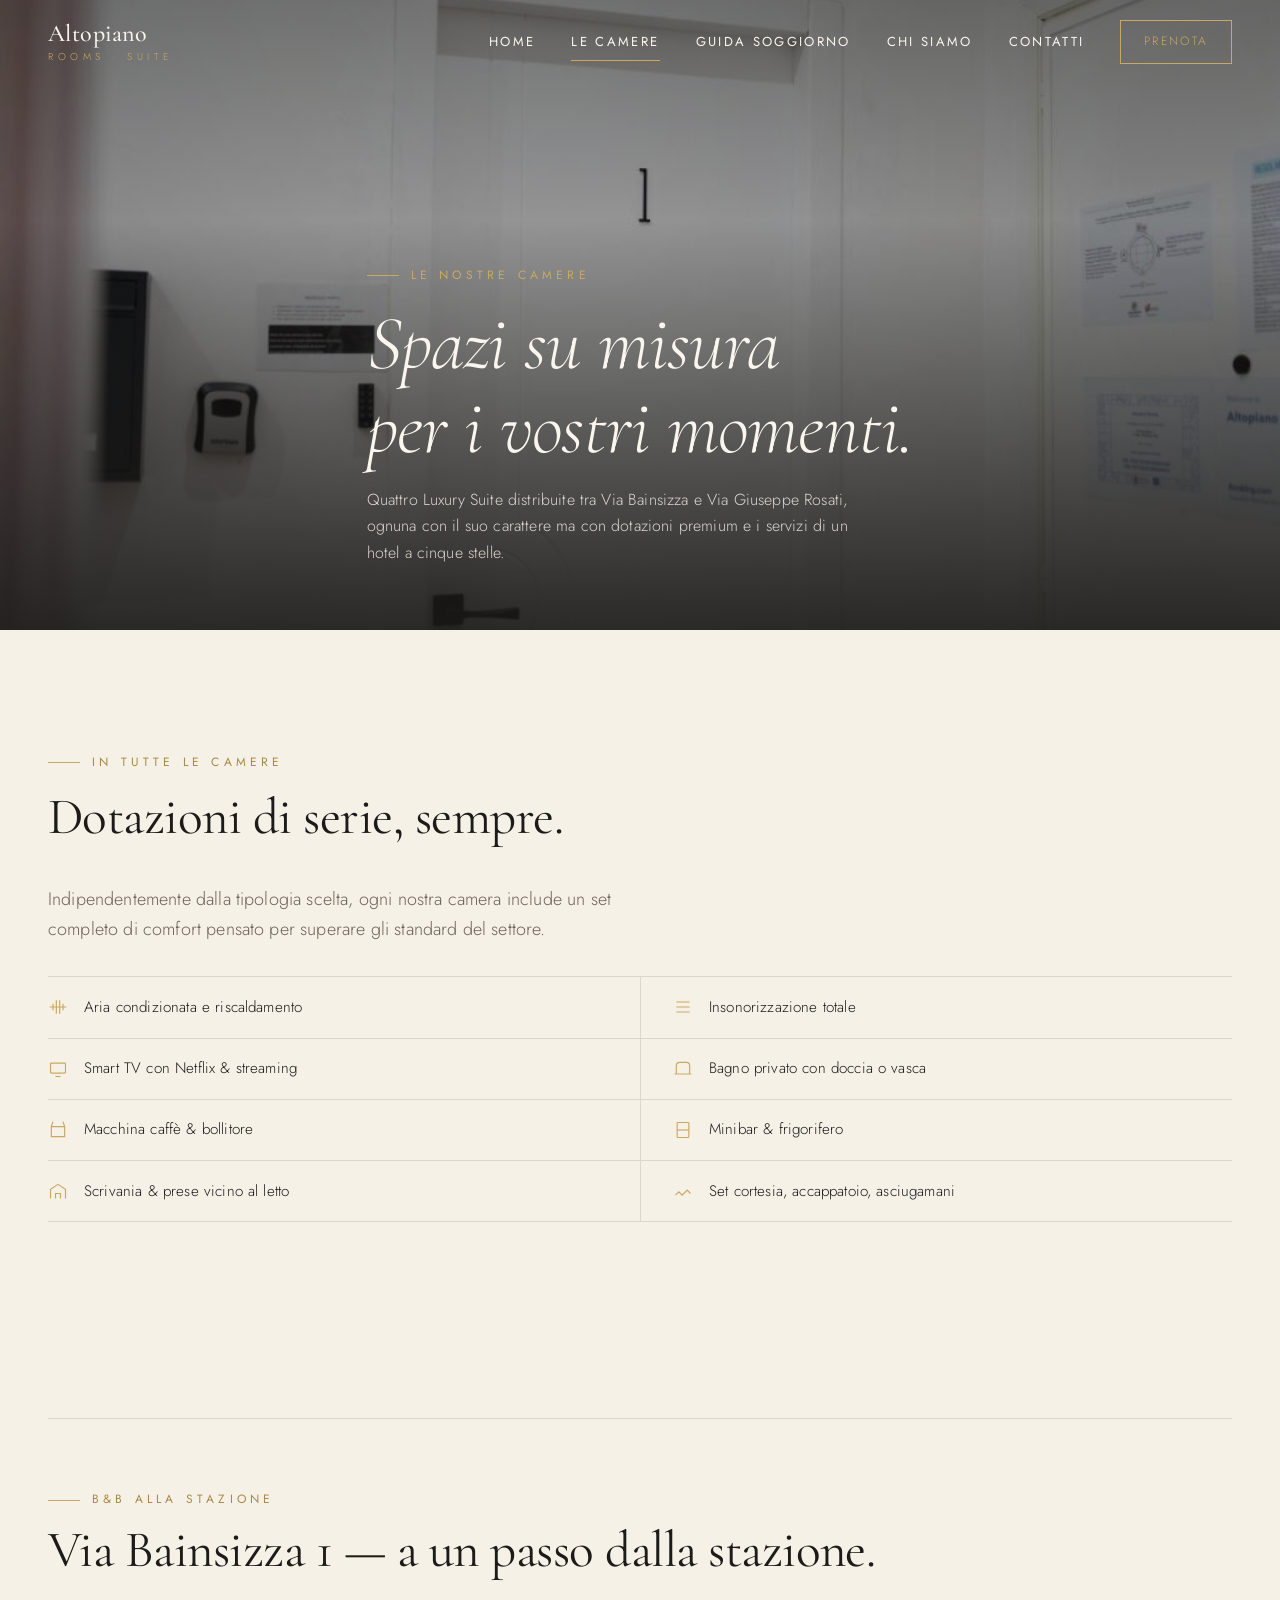
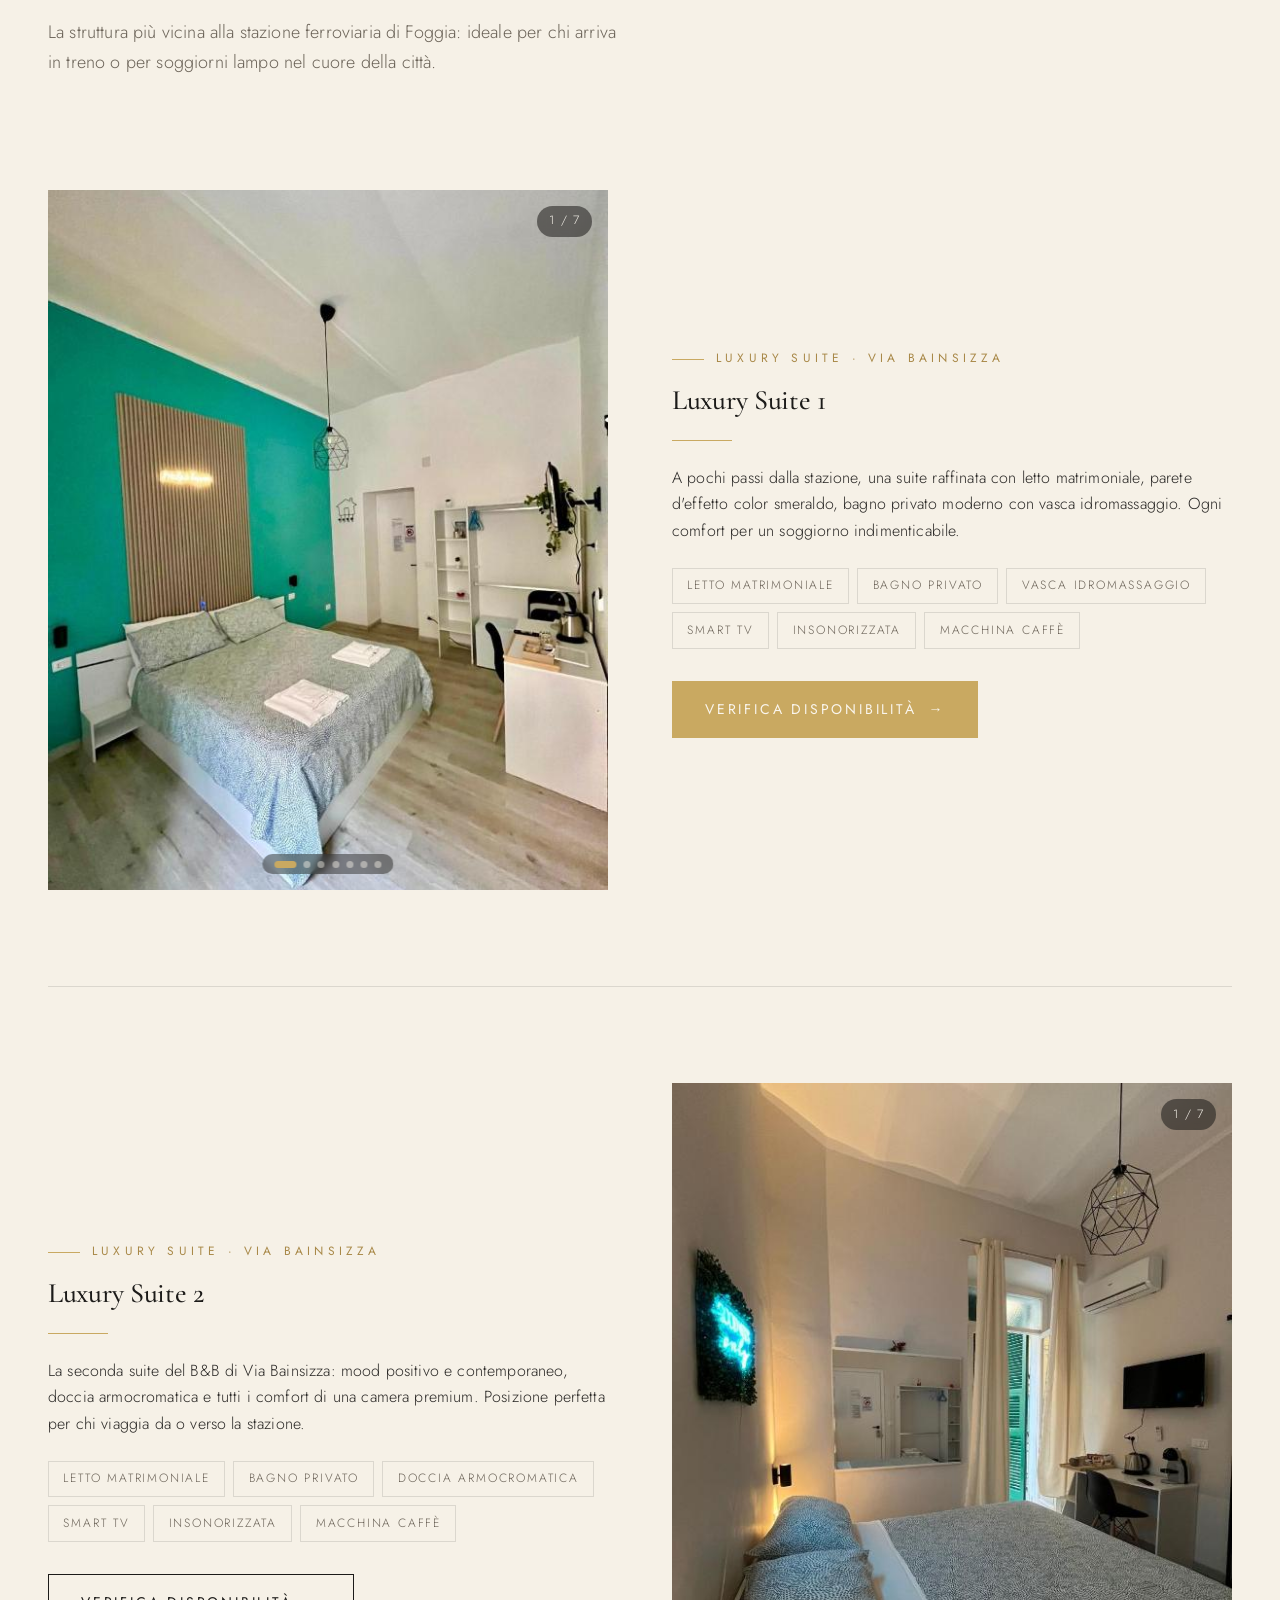
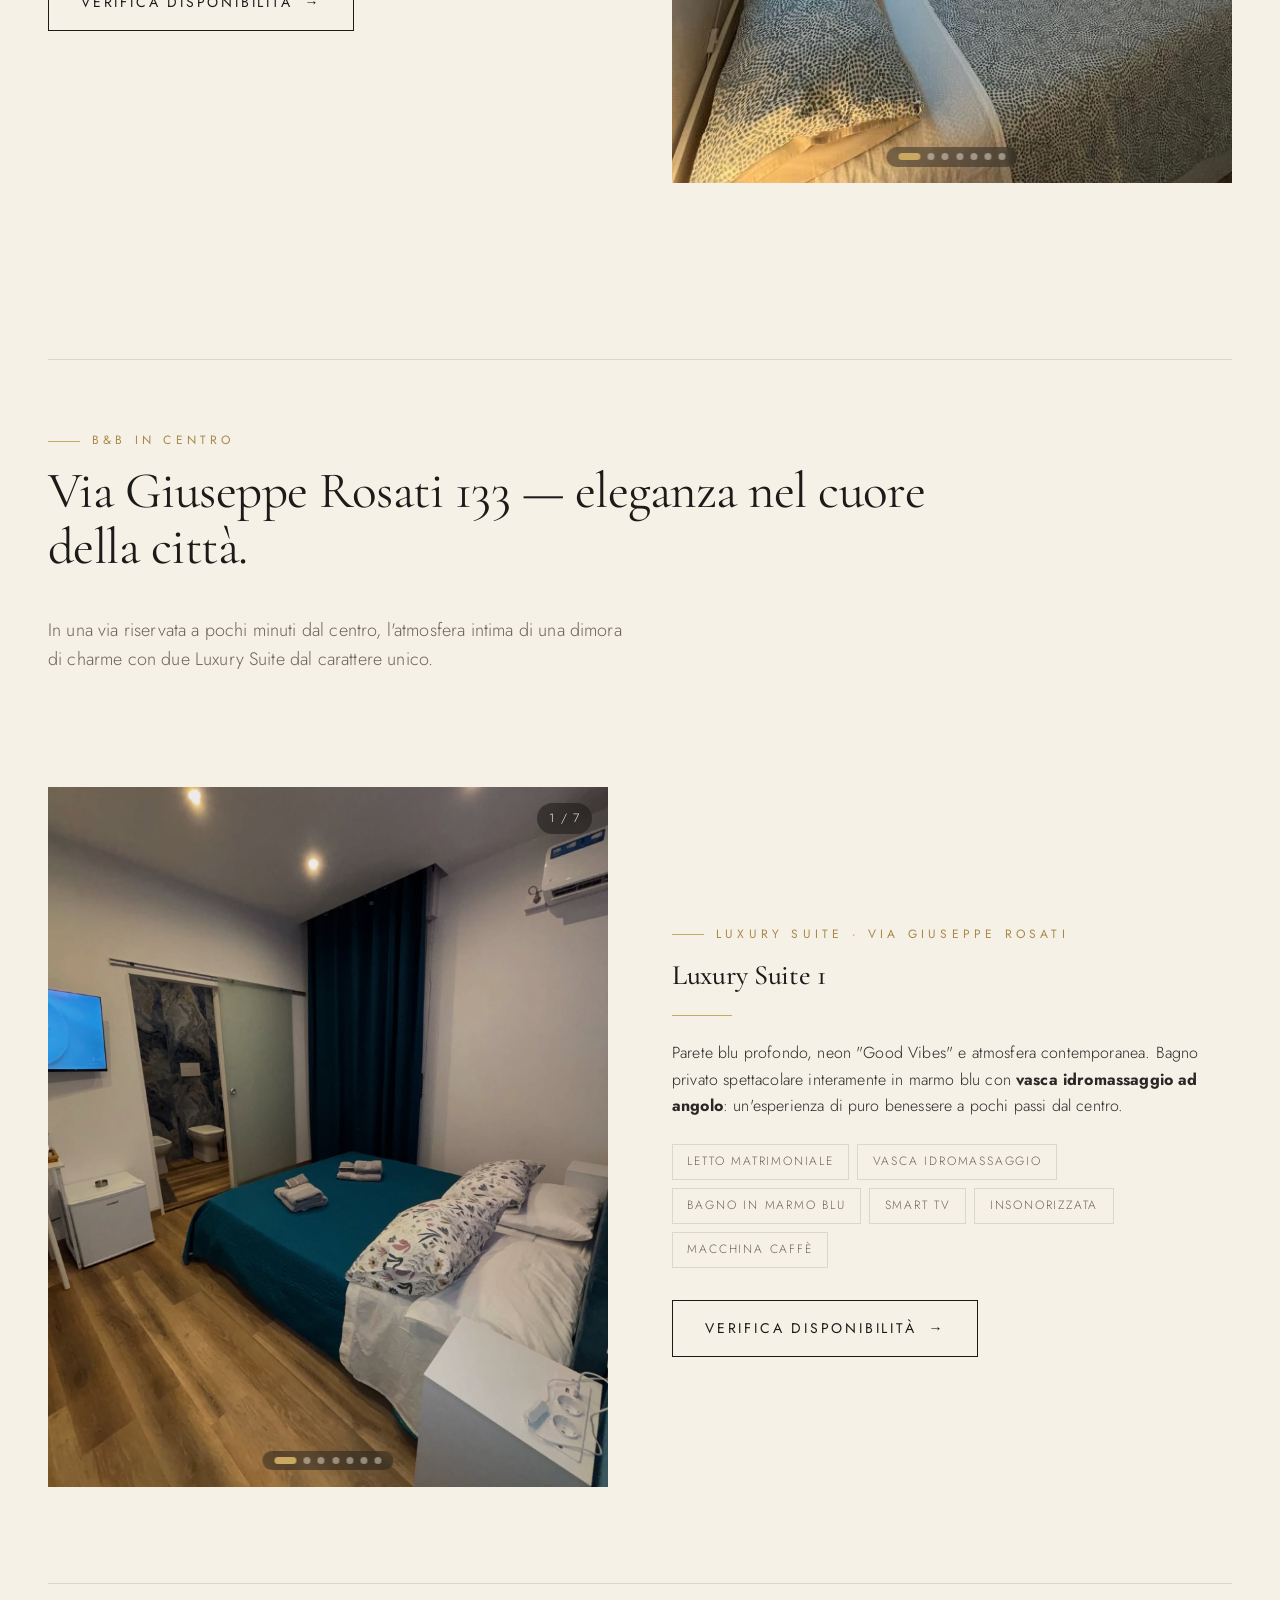
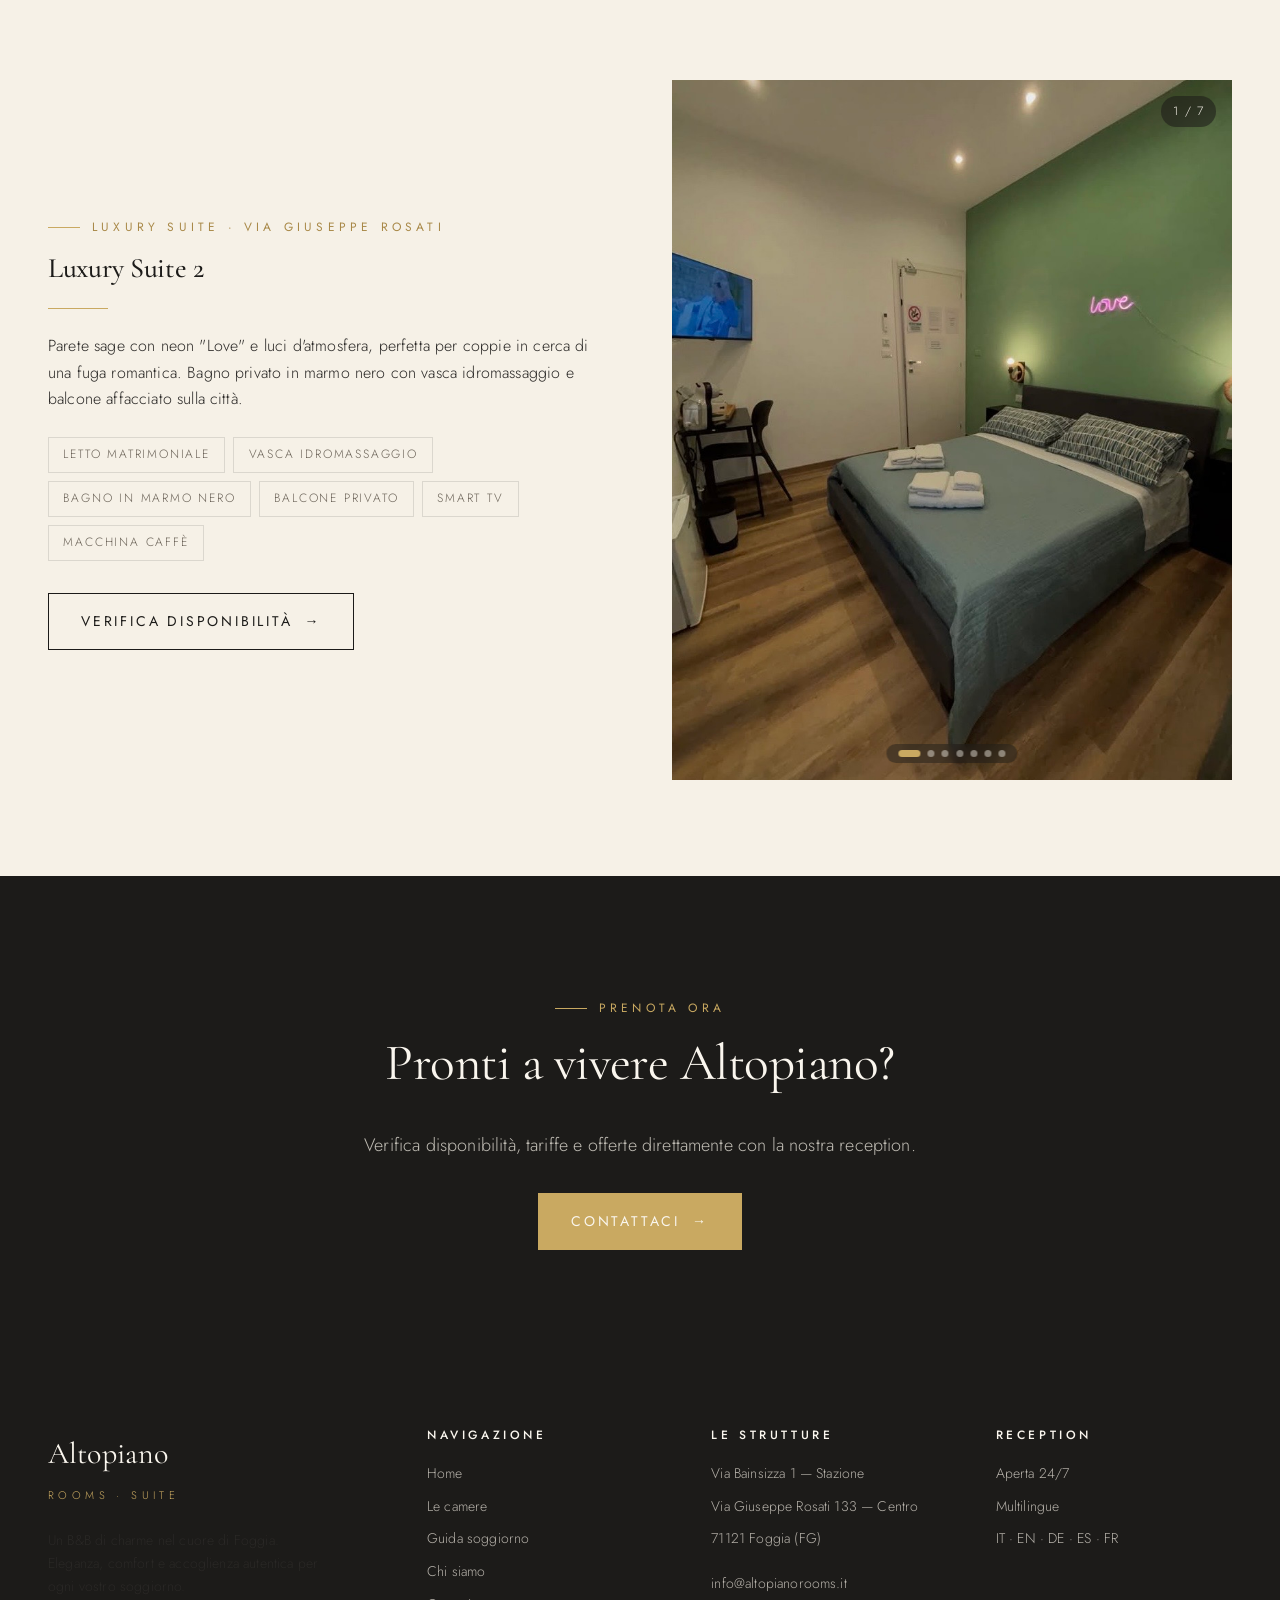
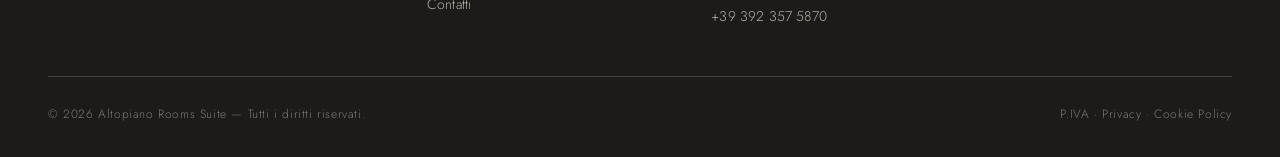
==== commit 47bb9299: "aggiornamento sito" ====
--- a/camere.html
+++ b/camere.html
@@ -36,13 +36,13 @@
 
   <!-- ============ PAGE HERO ============ -->
   <section class="page-hero">
-    <img src="assets/images/camera-romance.jpg" alt="Le nostre camere" />
+    <img src="assets/images/camere-hero.jpg" alt="Le nostre camere" />
     <div class="wrap page-hero__content">
       <span class="eyebrow">Le nostre camere</span>
       <h1>Spazi su misura<br/>per i vostri momenti.</h1>
-      <p>Tre Luxury Suite, ognuna con il suo carattere ma con le stesse dotazioni
-         premium. Materiali pregiati, luce calibrata e i servizi di un hotel a
-         cinque stelle.</p>
+      <p>Quattro Luxury Suite distribuite tra Via Bainsizza e Via Giuseppe Rosati,
+         ognuna con il suo carattere ma con dotazioni premium e i servizi di un
+         hotel a cinque stelle.</p>
     </div>
   </section>
 
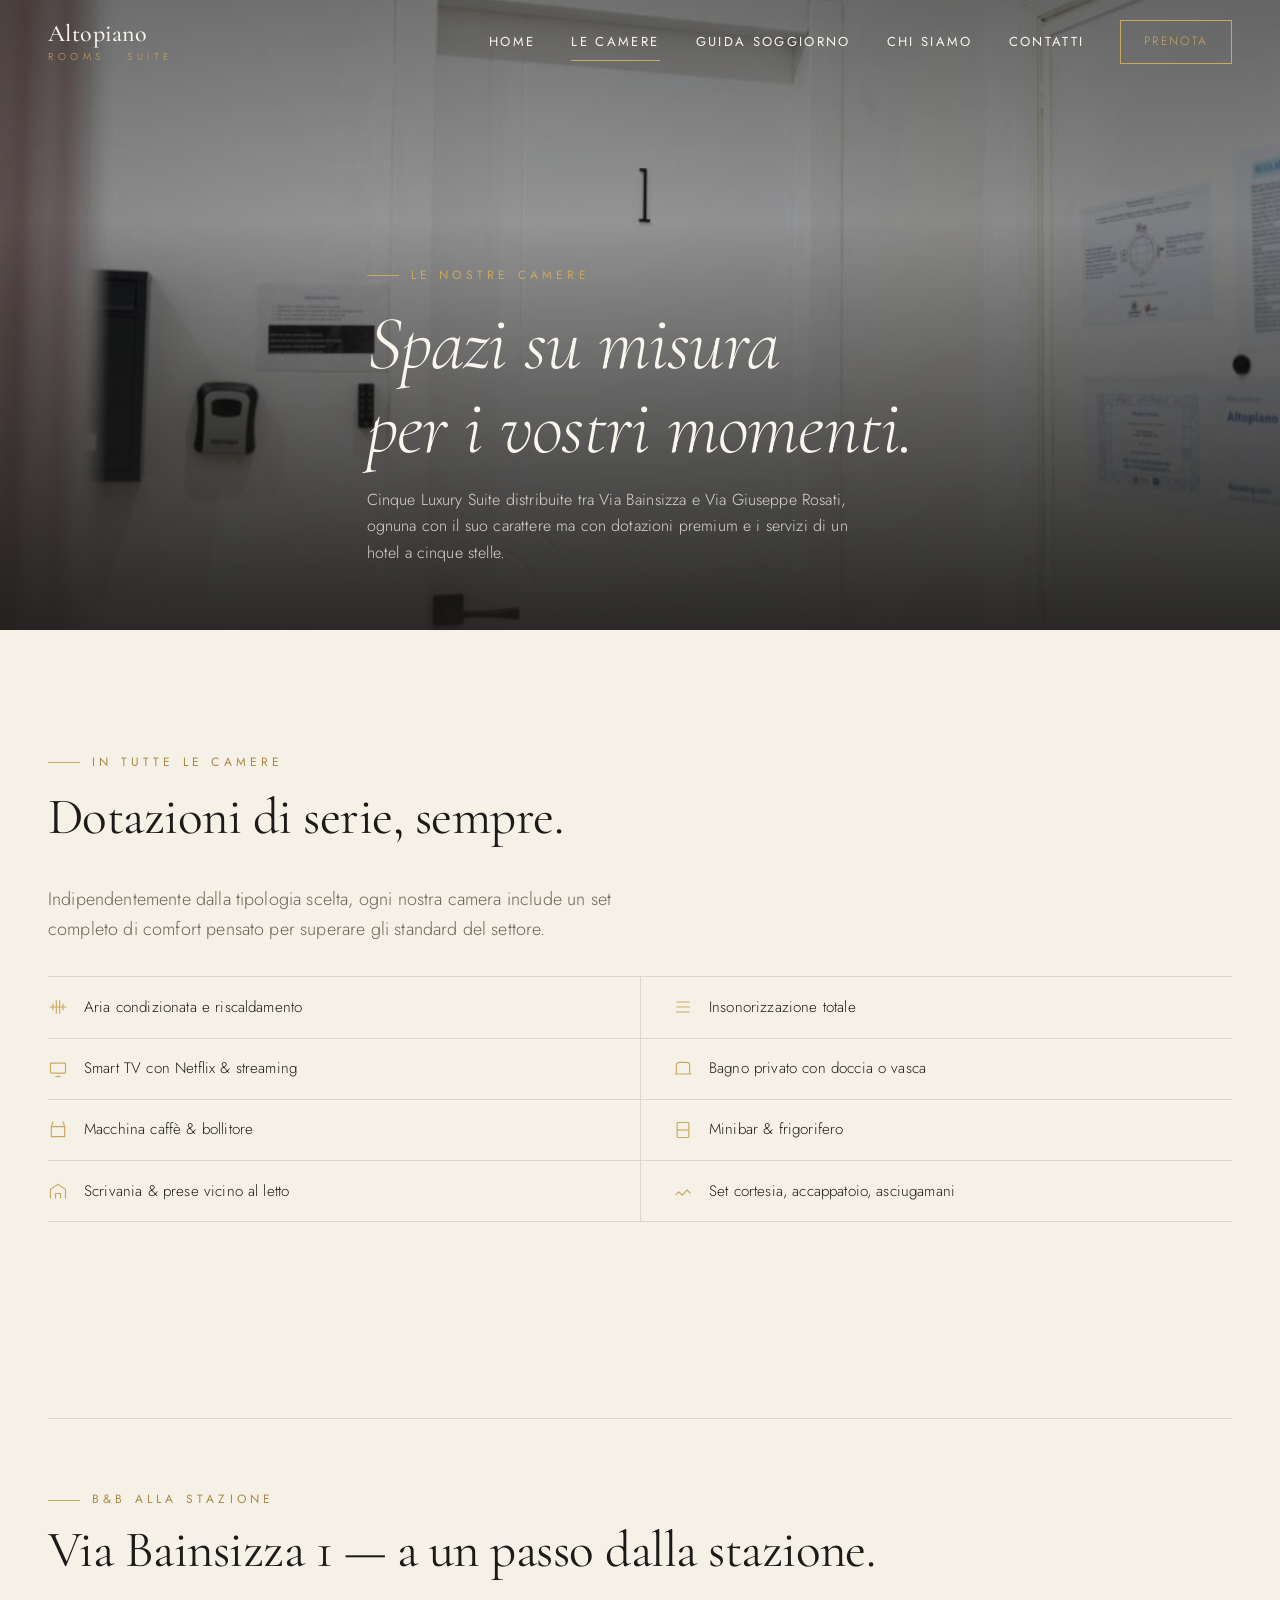
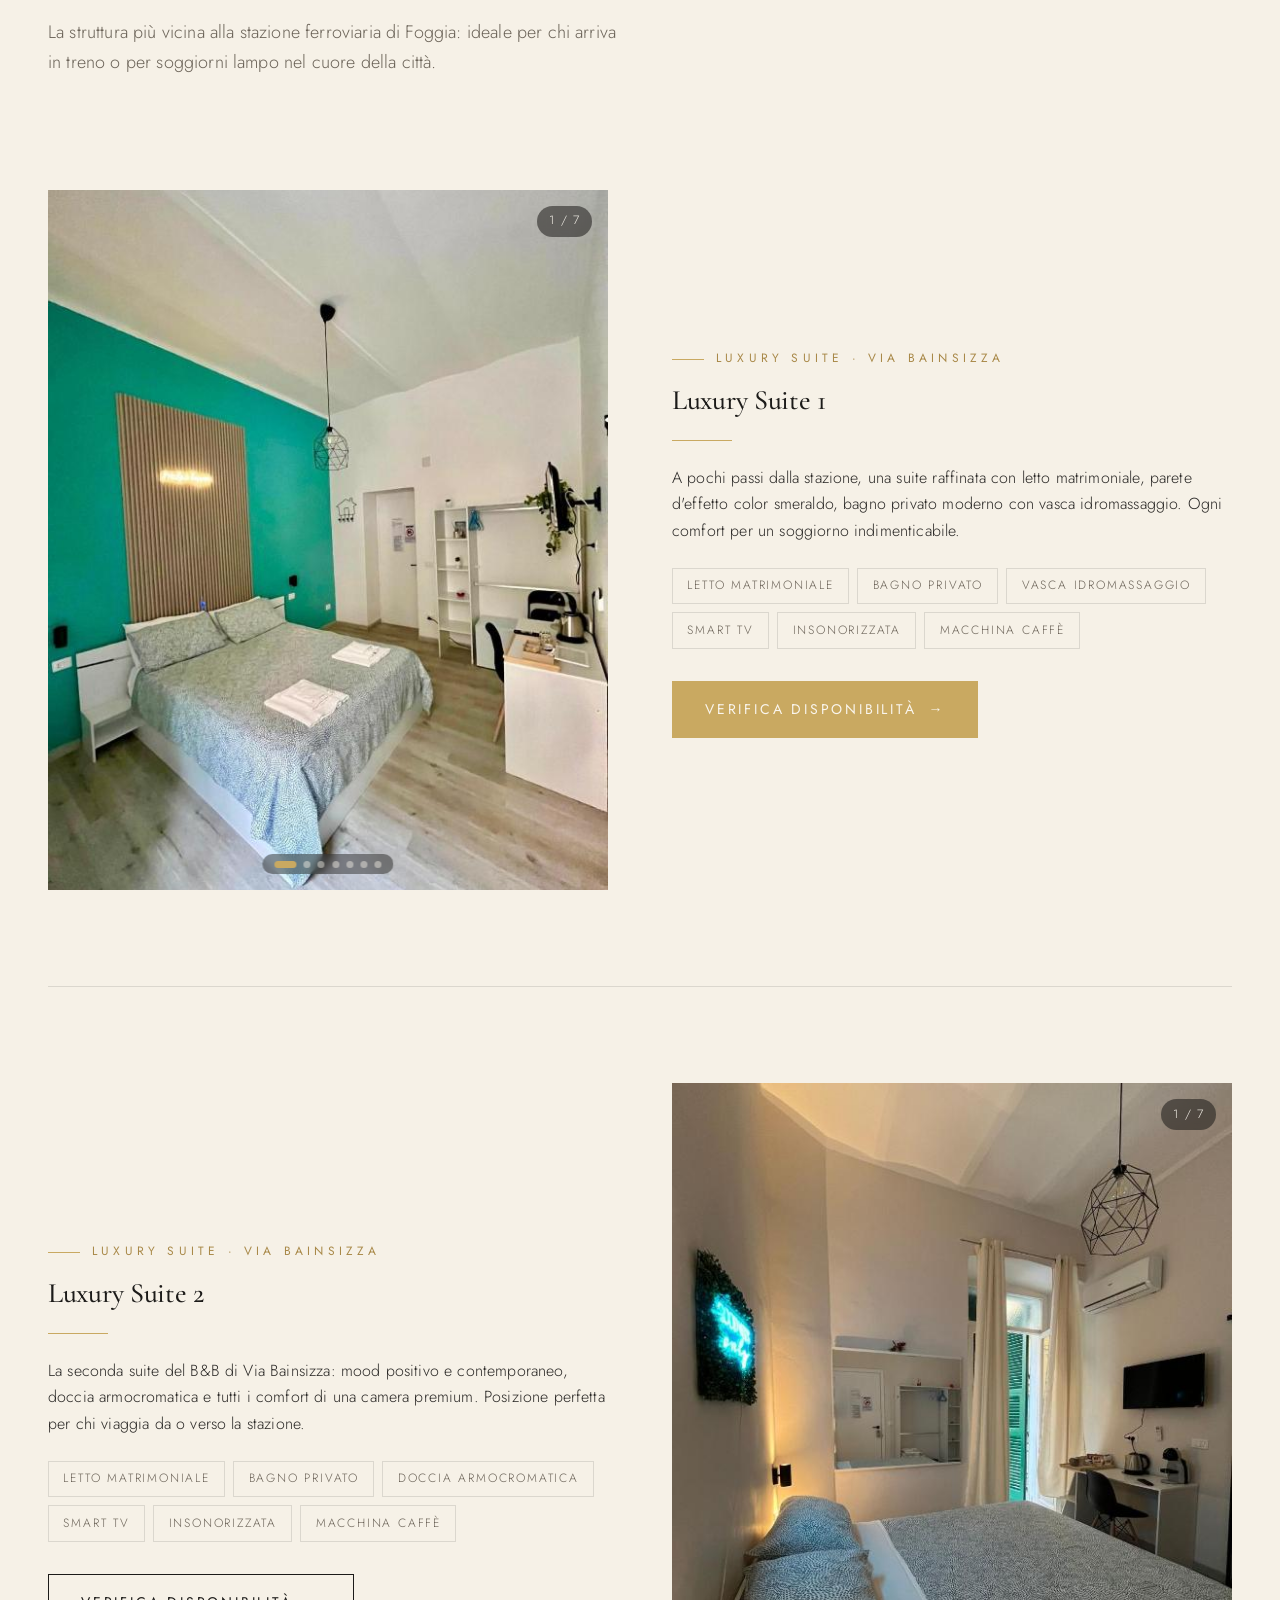
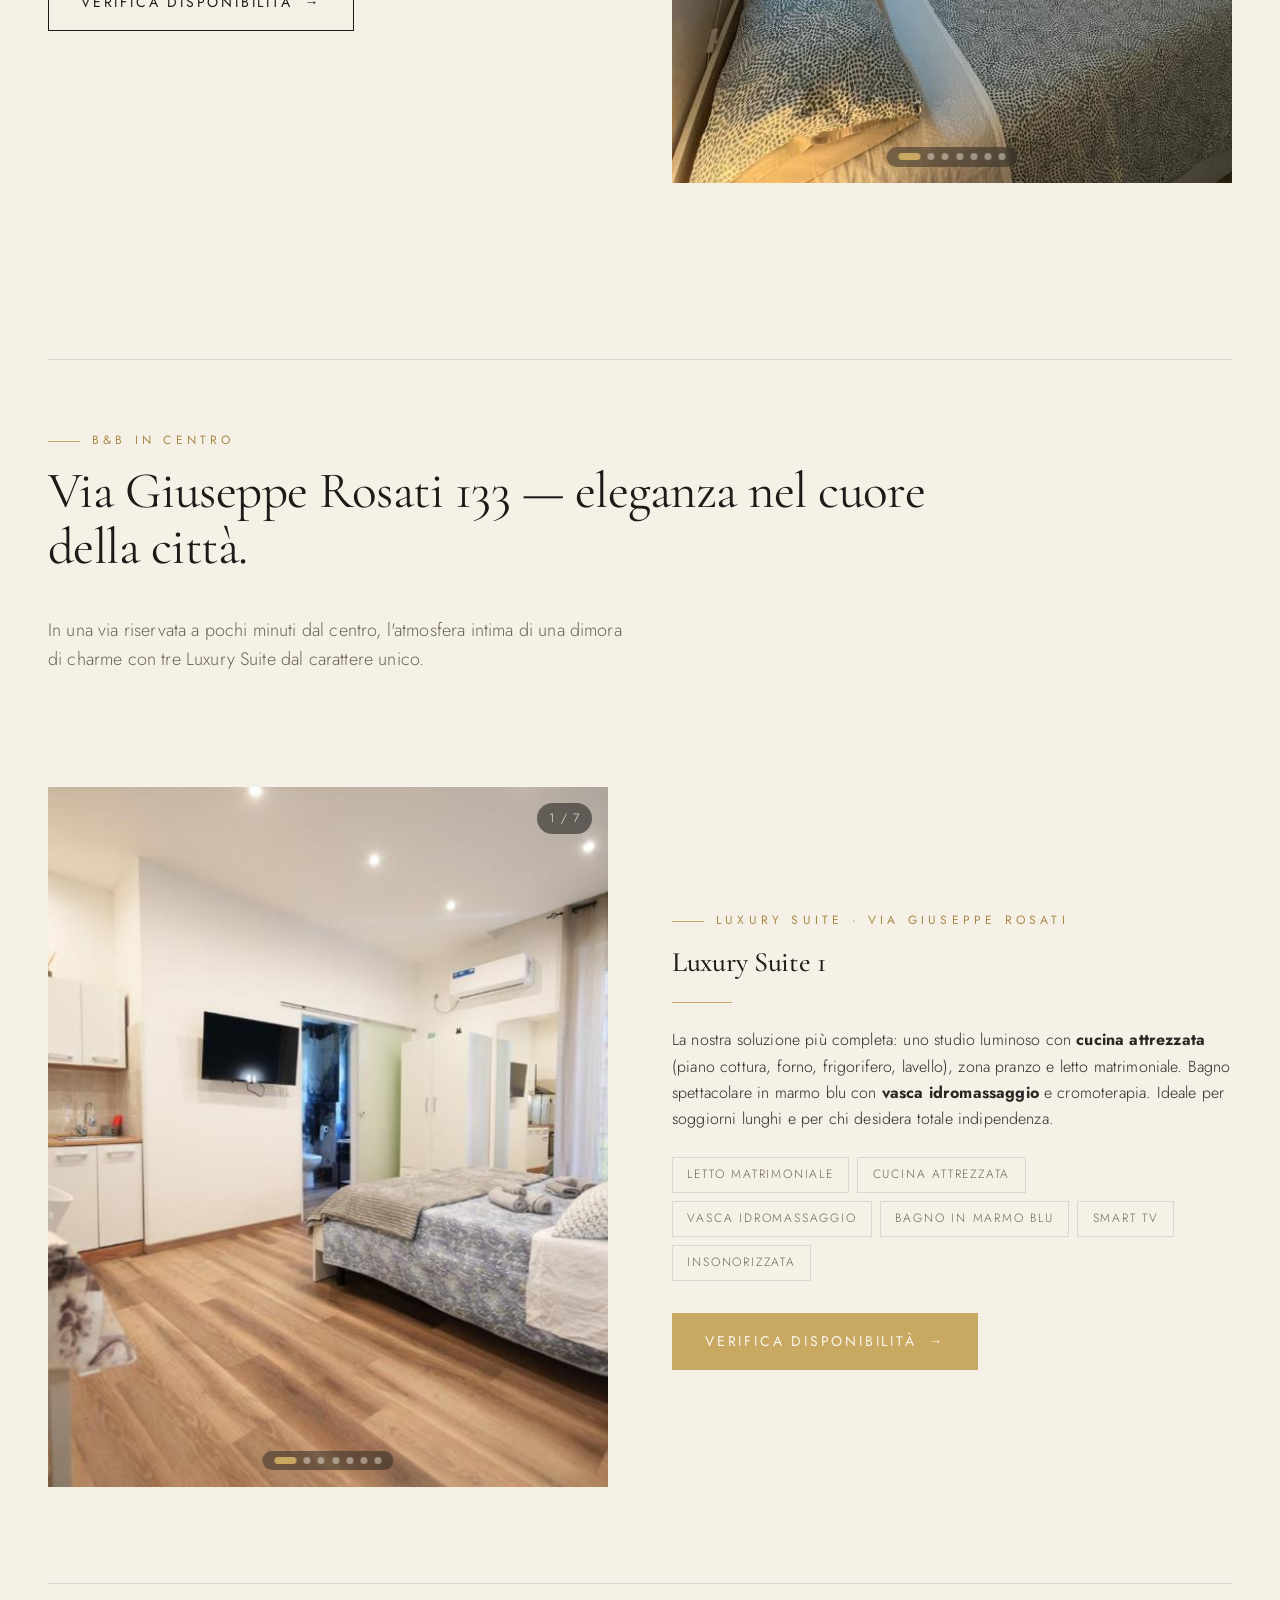
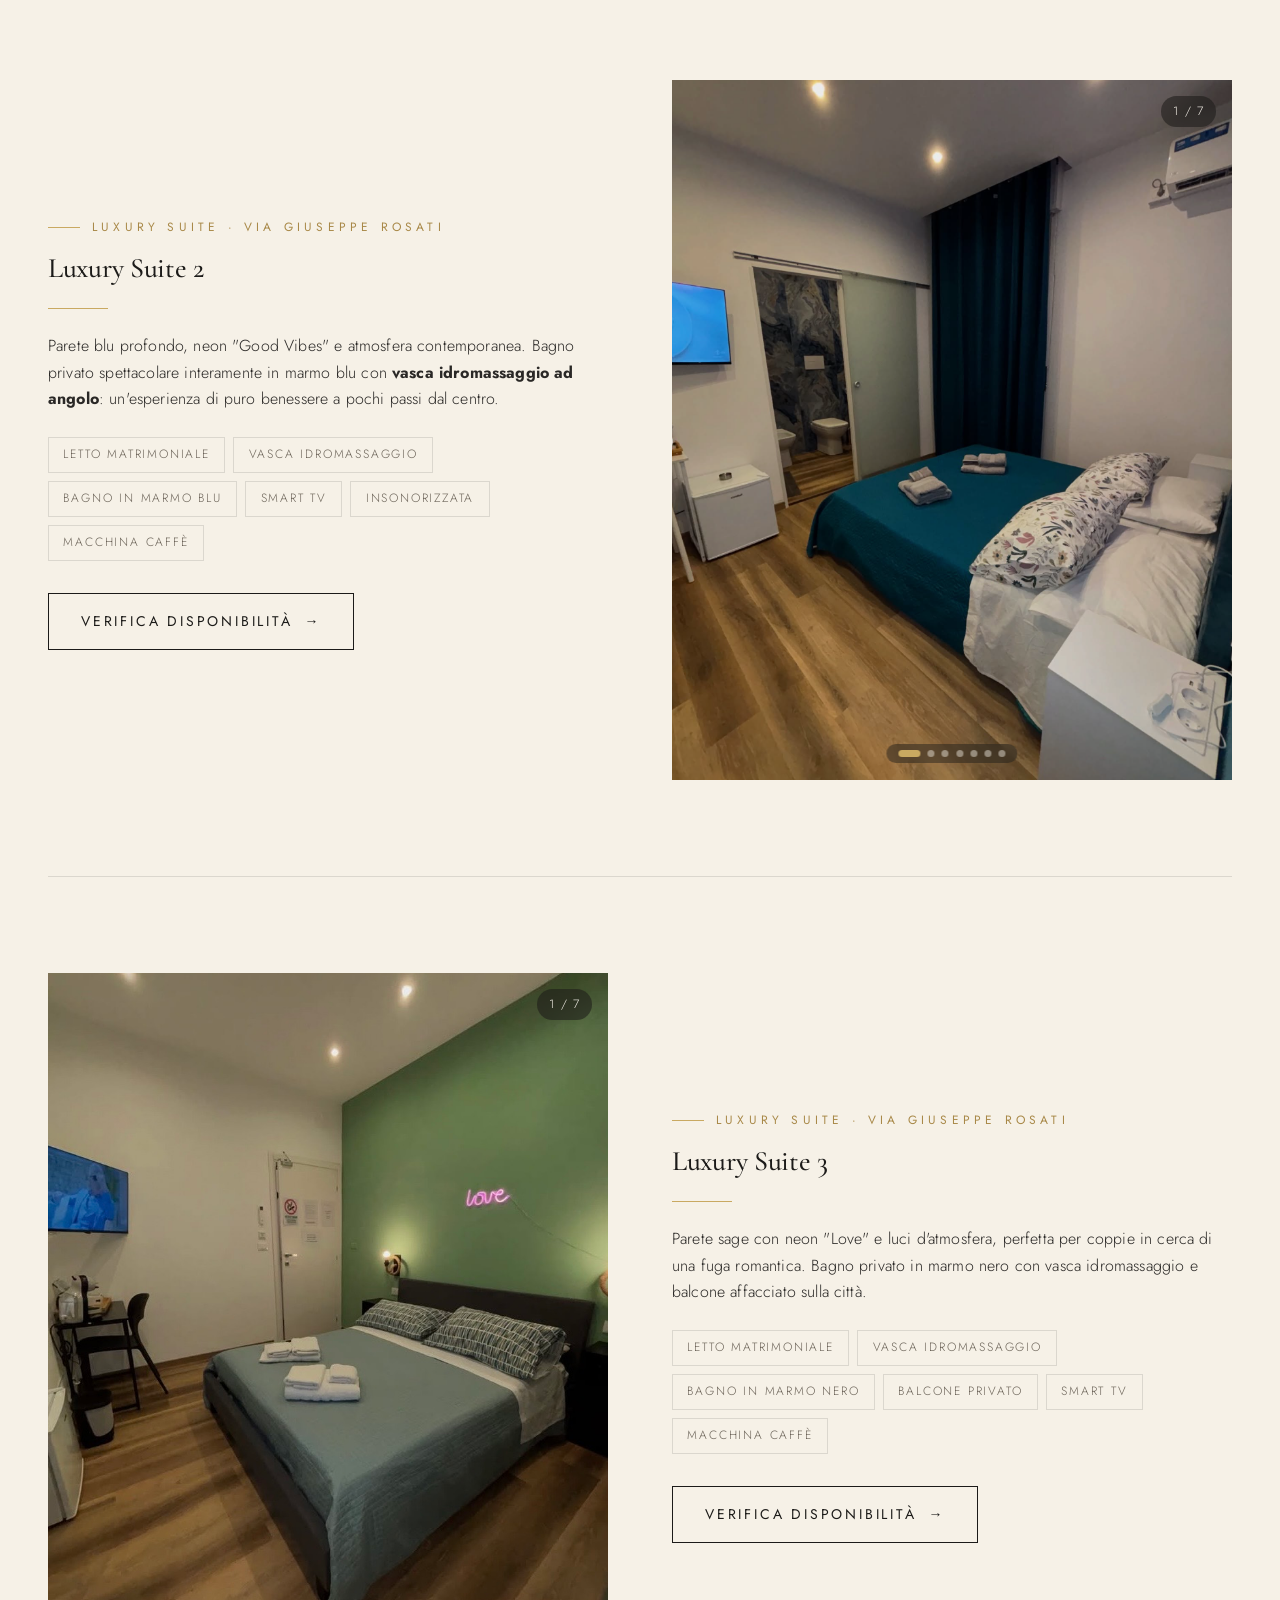
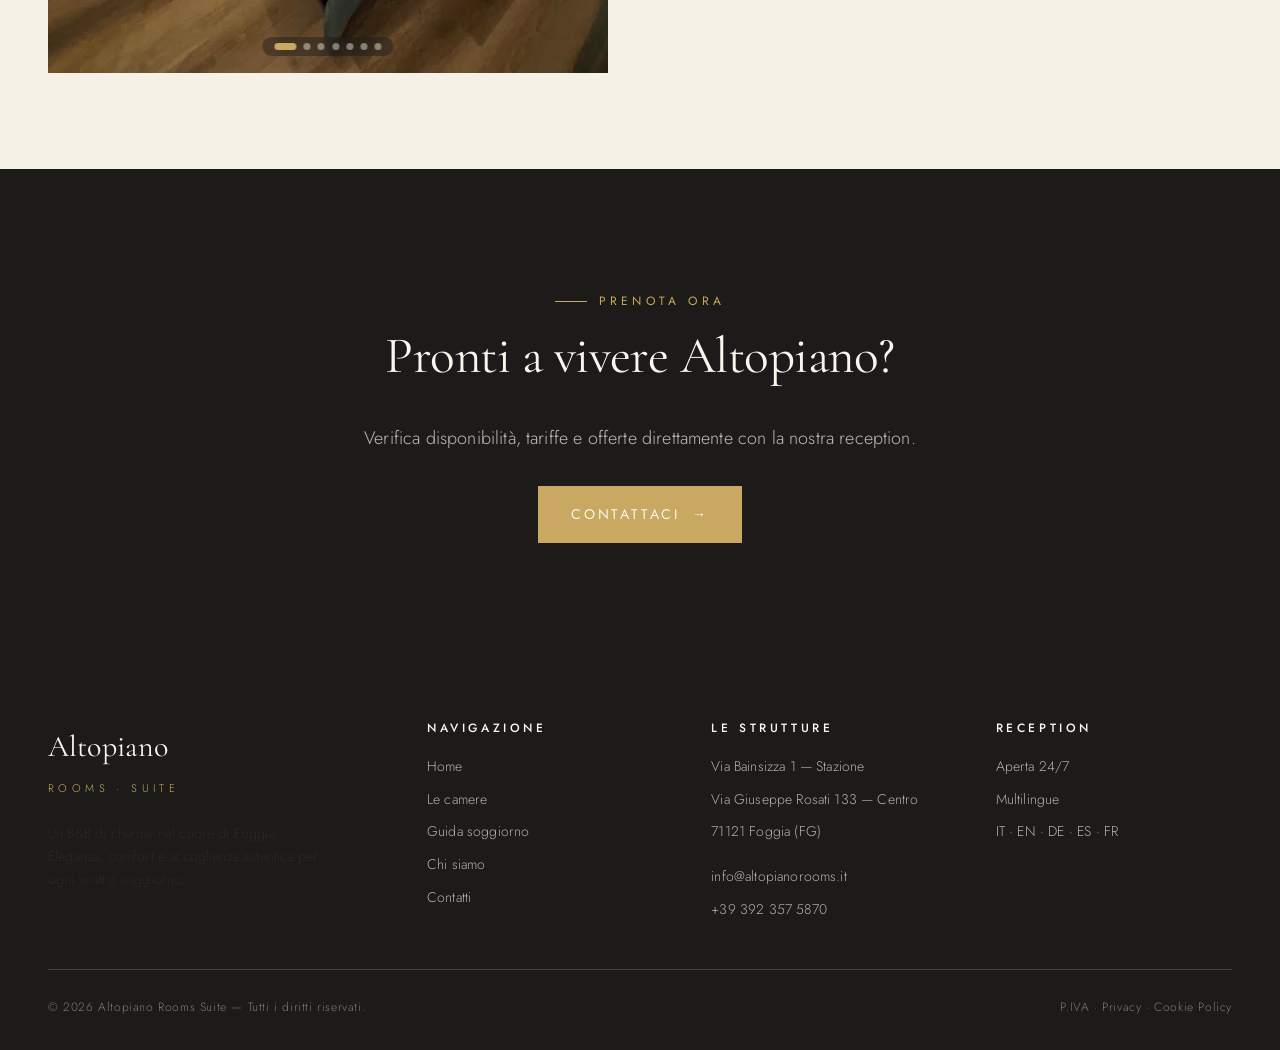
==== commit a97202ab: "aggiornamento sito" ====
--- a/camere.html
+++ b/camere.html
@@ -40,7 +40,7 @@
     <div class="wrap page-hero__content">
       <span class="eyebrow">Le nostre camere</span>
       <h1>Spazi su misura<br/>per i vostri momenti.</h1>
-      <p>Quattro Luxury Suite distribuite tra Via Bainsizza e Via Giuseppe Rosati,
+      <p>Cinque Luxury Suite distribuite tra Via Bainsizza e Via Giuseppe Rosati,
          ognuna con il suo carattere ma con dotazioni premium e i servizi di un
          hotel a cinque stelle.</p>
     </div>
@@ -180,22 +180,22 @@
       <h2 class="section-title" style="margin-top:.75rem;">Via Giuseppe Rosati 133 — eleganza nel cuore della città.</h2>
       <p class="lead">
         In una via riservata a pochi minuti dal centro, l'atmosfera intima di
-        una dimora di charme con due Luxury Suite dal carattere unico.
+        una dimora di charme con tre Luxury Suite dal carattere unico.
       </p>
     </div>
 
-    <!-- Luxury Suite 1 — Rosati -->
+    <!-- Luxury Suite 1 — Rosati (NUOVA: studio con cucina + vasca) -->
     <article class="room-detail">
       <div class="room-detail__media">
         <div class="gallery">
           <div class="gallery__track">
-            <div class="gallery__slide"><img src="assets/images/rosati-1-1.png" alt="Luxury Suite 1 Rosati — Letto e camera" /></div>
-            <div class="gallery__slide"><img src="assets/images/rosati-1-2.png" alt="Luxury Suite 1 Rosati — Letto vista frontale" /></div>
-            <div class="gallery__slide"><img src="assets/images/rosati-1-3.jpg" alt="Luxury Suite 1 Rosati — Letto con neon Good Vibes" /></div>
-            <div class="gallery__slide"><img src="assets/images/rosati-1-4.jpg" alt="Luxury Suite 1 Rosati — Angolo TV e macchina caffè" /></div>
-            <div class="gallery__slide"><img src="assets/images/rosati-1-5.png" alt="Luxury Suite 1 Rosati — Vasca idromassaggio in marmo blu" /></div>
-            <div class="gallery__slide"><img src="assets/images/rosati-1-6.jpg" alt="Luxury Suite 1 Rosati — Bagno in marmo blu" /></div>
-            <div class="gallery__slide"><img src="assets/images/rosati-1-7.png" alt="Luxury Suite 1 Rosati — Bagno dettaglio" /></div>
+            <div class="gallery__slide"><img src="assets/images/rosati-1-1.jpg" alt="Luxury Suite 1 Rosati — Vista d'insieme" /></div>
+            <div class="gallery__slide"><img src="assets/images/rosati-1-2.jpg" alt="Luxury Suite 1 Rosati — Letto e tavolo" /></div>
+            <div class="gallery__slide"><img src="assets/images/rosati-1-3.jpg" alt="Luxury Suite 1 Rosati — Setup romantico" /></div>
+            <div class="gallery__slide"><img src="assets/images/rosati-1-4.jpg" alt="Luxury Suite 1 Rosati — Cucina completa" /></div>
+            <div class="gallery__slide"><img src="assets/images/rosati-1-5.jpg" alt="Luxury Suite 1 Rosati — Piano cottura e lavello" /></div>
+            <div class="gallery__slide"><img src="assets/images/rosati-1-6.jpg" alt="Luxury Suite 1 Rosati — Vasca idromassaggio con cromoterapia" /></div>
+            <div class="gallery__slide"><img src="assets/images/rosati-1-7.jpg" alt="Luxury Suite 1 Rosati — Bagno in marmo blu" /></div>
           </div>
           <button class="gallery__btn gallery__btn--prev" aria-label="Foto precedente">
             <svg viewBox="0 0 24 24" fill="none" stroke="currentColor" stroke-width="2"><path d="M15 18l-6-6 6-6"/></svg>
@@ -210,6 +210,54 @@
       <div>
         <span class="eyebrow">Luxury Suite · Via Giuseppe Rosati</span>
         <h3>Luxury Suite 1</h3>
+        <div class="divider"></div>
+        <p>
+          La nostra soluzione più completa: uno studio luminoso con
+          <strong>cucina attrezzata</strong> (piano cottura, forno, frigorifero,
+          lavello), zona pranzo e letto matrimoniale. Bagno spettacolare in
+          marmo blu con <strong>vasca idromassaggio</strong> e cromoterapia.
+          Ideale per soggiorni lunghi e per chi desidera totale indipendenza.
+        </p>
+        <div class="room-detail__features">
+          <span>Letto matrimoniale</span>
+          <span>Cucina attrezzata</span>
+          <span>Vasca idromassaggio</span>
+          <span>Bagno in marmo blu</span>
+          <span>Smart TV</span>
+          <span>Insonorizzata</span>
+        </div>
+        <div style="margin-top:2rem;">
+          <a class="btn btn--gold" href="contatti.html">Verifica disponibilità <span class="arrow">→</span></a>
+        </div>
+      </div>
+    </article>
+
+    <!-- Luxury Suite 2 — Rosati (ex Suite 1) -->
+    <article class="room-detail room-detail--reverse">
+      <div class="room-detail__media">
+        <div class="gallery">
+          <div class="gallery__track">
+            <div class="gallery__slide"><img src="assets/images/rosati-2-1.png" alt="Luxury Suite 2 Rosati — Letto e camera" /></div>
+            <div class="gallery__slide"><img src="assets/images/rosati-2-2.png" alt="Luxury Suite 2 Rosati — Letto vista frontale" /></div>
+            <div class="gallery__slide"><img src="assets/images/rosati-2-3.jpg" alt="Luxury Suite 2 Rosati — Letto con neon Good Vibes" /></div>
+            <div class="gallery__slide"><img src="assets/images/rosati-2-4.jpg" alt="Luxury Suite 2 Rosati — Angolo TV e macchina caffè" /></div>
+            <div class="gallery__slide"><img src="assets/images/rosati-2-5.png" alt="Luxury Suite 2 Rosati — Vasca idromassaggio in marmo blu" /></div>
+            <div class="gallery__slide"><img src="assets/images/rosati-2-6.jpg" alt="Luxury Suite 2 Rosati — Bagno in marmo blu" /></div>
+            <div class="gallery__slide"><img src="assets/images/rosati-2-7.png" alt="Luxury Suite 2 Rosati — Bagno dettaglio" /></div>
+          </div>
+          <button class="gallery__btn gallery__btn--prev" aria-label="Foto precedente">
+            <svg viewBox="0 0 24 24" fill="none" stroke="currentColor" stroke-width="2"><path d="M15 18l-6-6 6-6"/></svg>
+          </button>
+          <button class="gallery__btn gallery__btn--next" aria-label="Foto successiva">
+            <svg viewBox="0 0 24 24" fill="none" stroke="currentColor" stroke-width="2"><path d="M9 18l6-6-6-6"/></svg>
+          </button>
+          <div class="gallery__counter"></div>
+          <div class="gallery__dots"></div>
+        </div>
+      </div>
+      <div>
+        <span class="eyebrow">Luxury Suite · Via Giuseppe Rosati</span>
+        <h3>Luxury Suite 2</h3>
         <div class="divider"></div>
         <p>
           Parete blu profondo, neon "Good Vibes" e atmosfera contemporanea.
@@ -231,18 +279,18 @@
       </div>
     </article>
 
-    <!-- Luxury Suite 2 — Rosati -->
-    <article class="room-detail room-detail--reverse">
-      <div class="room-detail__media">
-        <div class="gallery">
-          <div class="gallery__track">
-            <div class="gallery__slide"><img src="assets/images/rosati-2-1.jpg" alt="Luxury Suite 2 Rosati — Letto e camera" /></div>
-            <div class="gallery__slide"><img src="assets/images/rosati-2-2.jpg" alt="Luxury Suite 2 Rosati — Letto con vista" /></div>
-            <div class="gallery__slide"><img src="assets/images/rosati-2-3.jpg" alt="Luxury Suite 2 Rosati — Letto frontale neon Love" /></div>
-            <div class="gallery__slide"><img src="assets/images/rosati-2-4.png" alt="Luxury Suite 2 Rosati — Dettaglio camera" /></div>
-            <div class="gallery__slide"><img src="assets/images/rosati-2-5.jpg" alt="Luxury Suite 2 Rosati — Angolo TV e macchina caffè" /></div>
-            <div class="gallery__slide"><img src="assets/images/rosati-2-6.png" alt="Luxury Suite 2 Rosati — Bagno con vasca idromassaggio" /></div>
-            <div class="gallery__slide"><img src="assets/images/rosati-2-7.png" alt="Luxury Suite 2 Rosati — Balcone" /></div>
+    <!-- Luxury Suite 3 — Rosati (ex Suite 2) -->
+    <article class="room-detail">
+      <div class="room-detail__media">
+        <div class="gallery">
+          <div class="gallery__track">
+            <div class="gallery__slide"><img src="assets/images/rosati-3-1.jpg" alt="Luxury Suite 3 Rosati — Letto e camera" /></div>
+            <div class="gallery__slide"><img src="assets/images/rosati-3-2.jpg" alt="Luxury Suite 3 Rosati — Letto con vista" /></div>
+            <div class="gallery__slide"><img src="assets/images/rosati-3-3.jpg" alt="Luxury Suite 3 Rosati — Letto frontale neon Love" /></div>
+            <div class="gallery__slide"><img src="assets/images/rosati-3-4.png" alt="Luxury Suite 3 Rosati — Dettaglio camera" /></div>
+            <div class="gallery__slide"><img src="assets/images/rosati-3-5.jpg" alt="Luxury Suite 3 Rosati — Angolo TV e macchina caffè" /></div>
+            <div class="gallery__slide"><img src="assets/images/rosati-3-6.png" alt="Luxury Suite 3 Rosati — Bagno con vasca idromassaggio" /></div>
+            <div class="gallery__slide"><img src="assets/images/rosati-3-7.png" alt="Luxury Suite 3 Rosati — Balcone" /></div>
           </div>
           <button class="gallery__btn gallery__btn--prev" aria-label="Foto precedente">
             <svg viewBox="0 0 24 24" fill="none" stroke="currentColor" stroke-width="2"><path d="M15 18l-6-6 6-6"/></svg>
@@ -256,7 +304,7 @@
       </div>
       <div>
         <span class="eyebrow">Luxury Suite · Via Giuseppe Rosati</span>
-        <h3>Luxury Suite 2</h3>
+        <h3>Luxury Suite 3</h3>
         <div class="divider"></div>
         <p>
           Parete sage con neon "Love" e luci d'atmosfera, perfetta per coppie
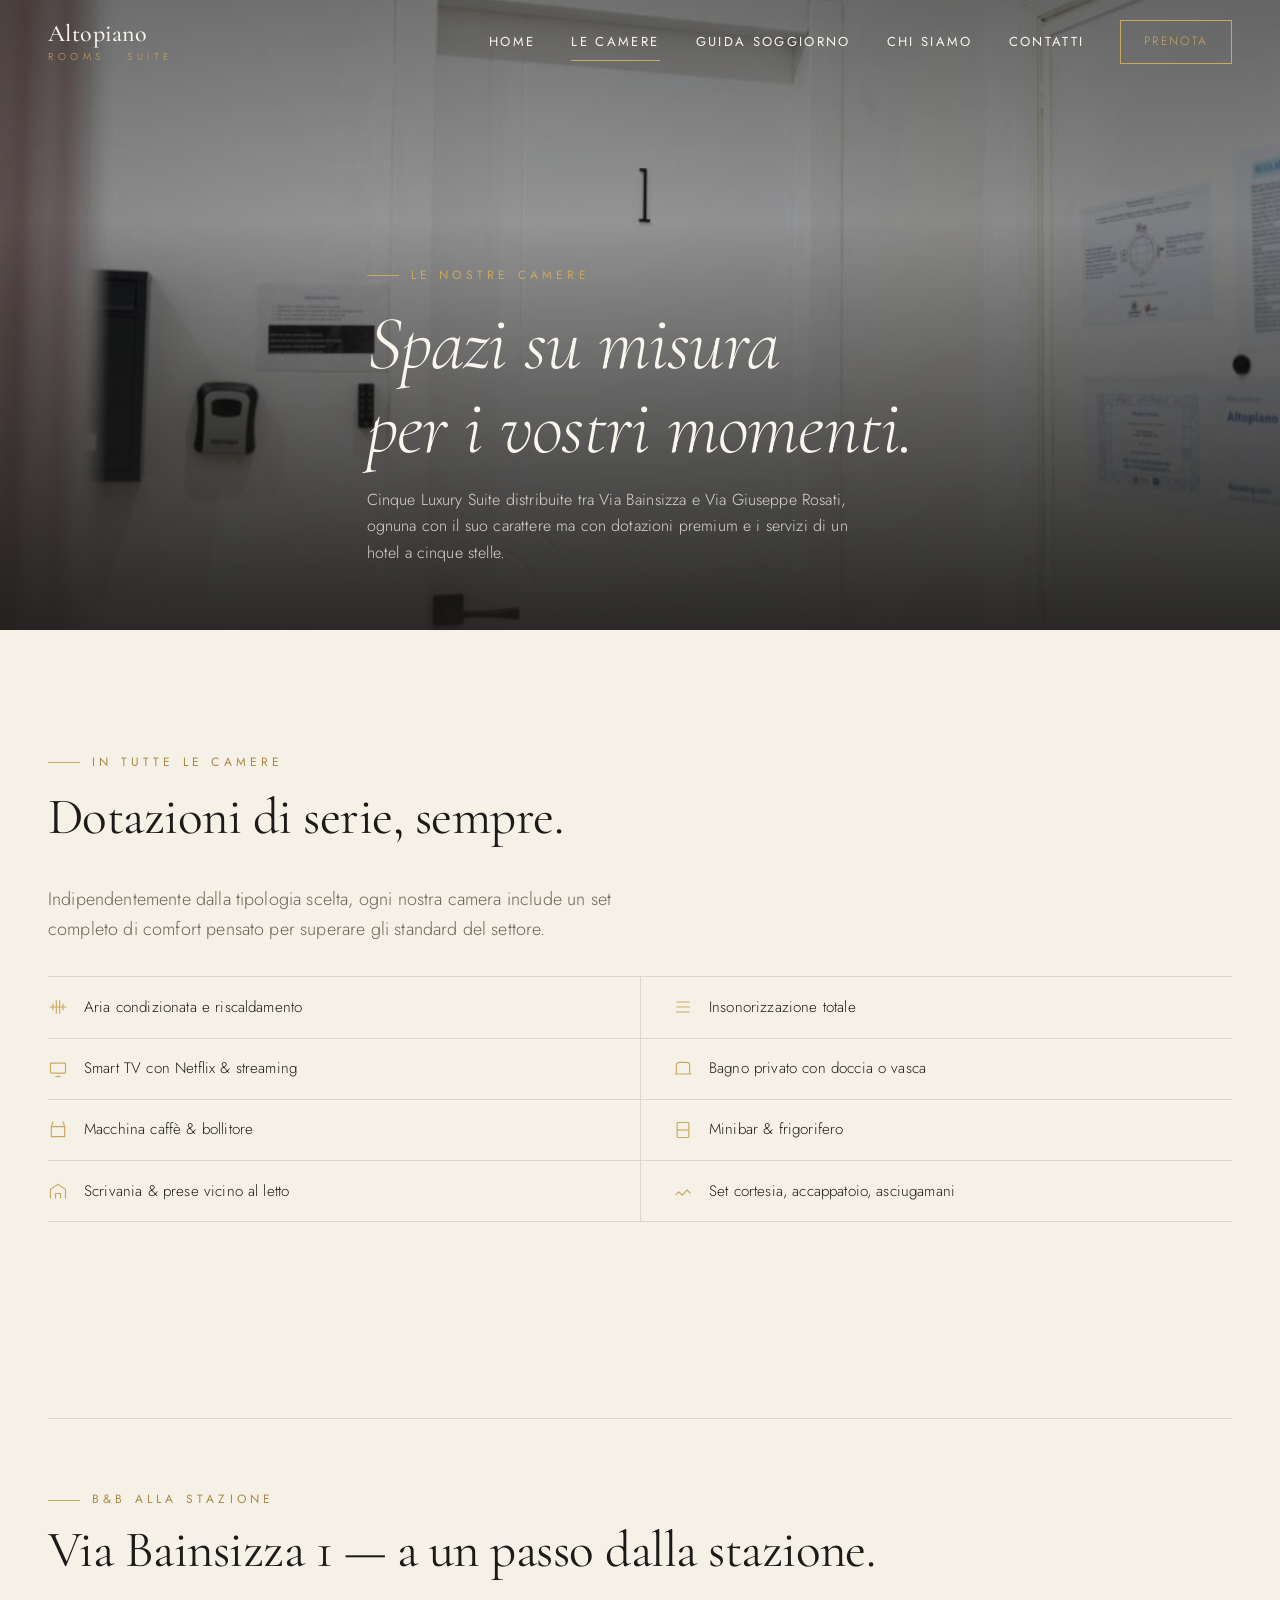
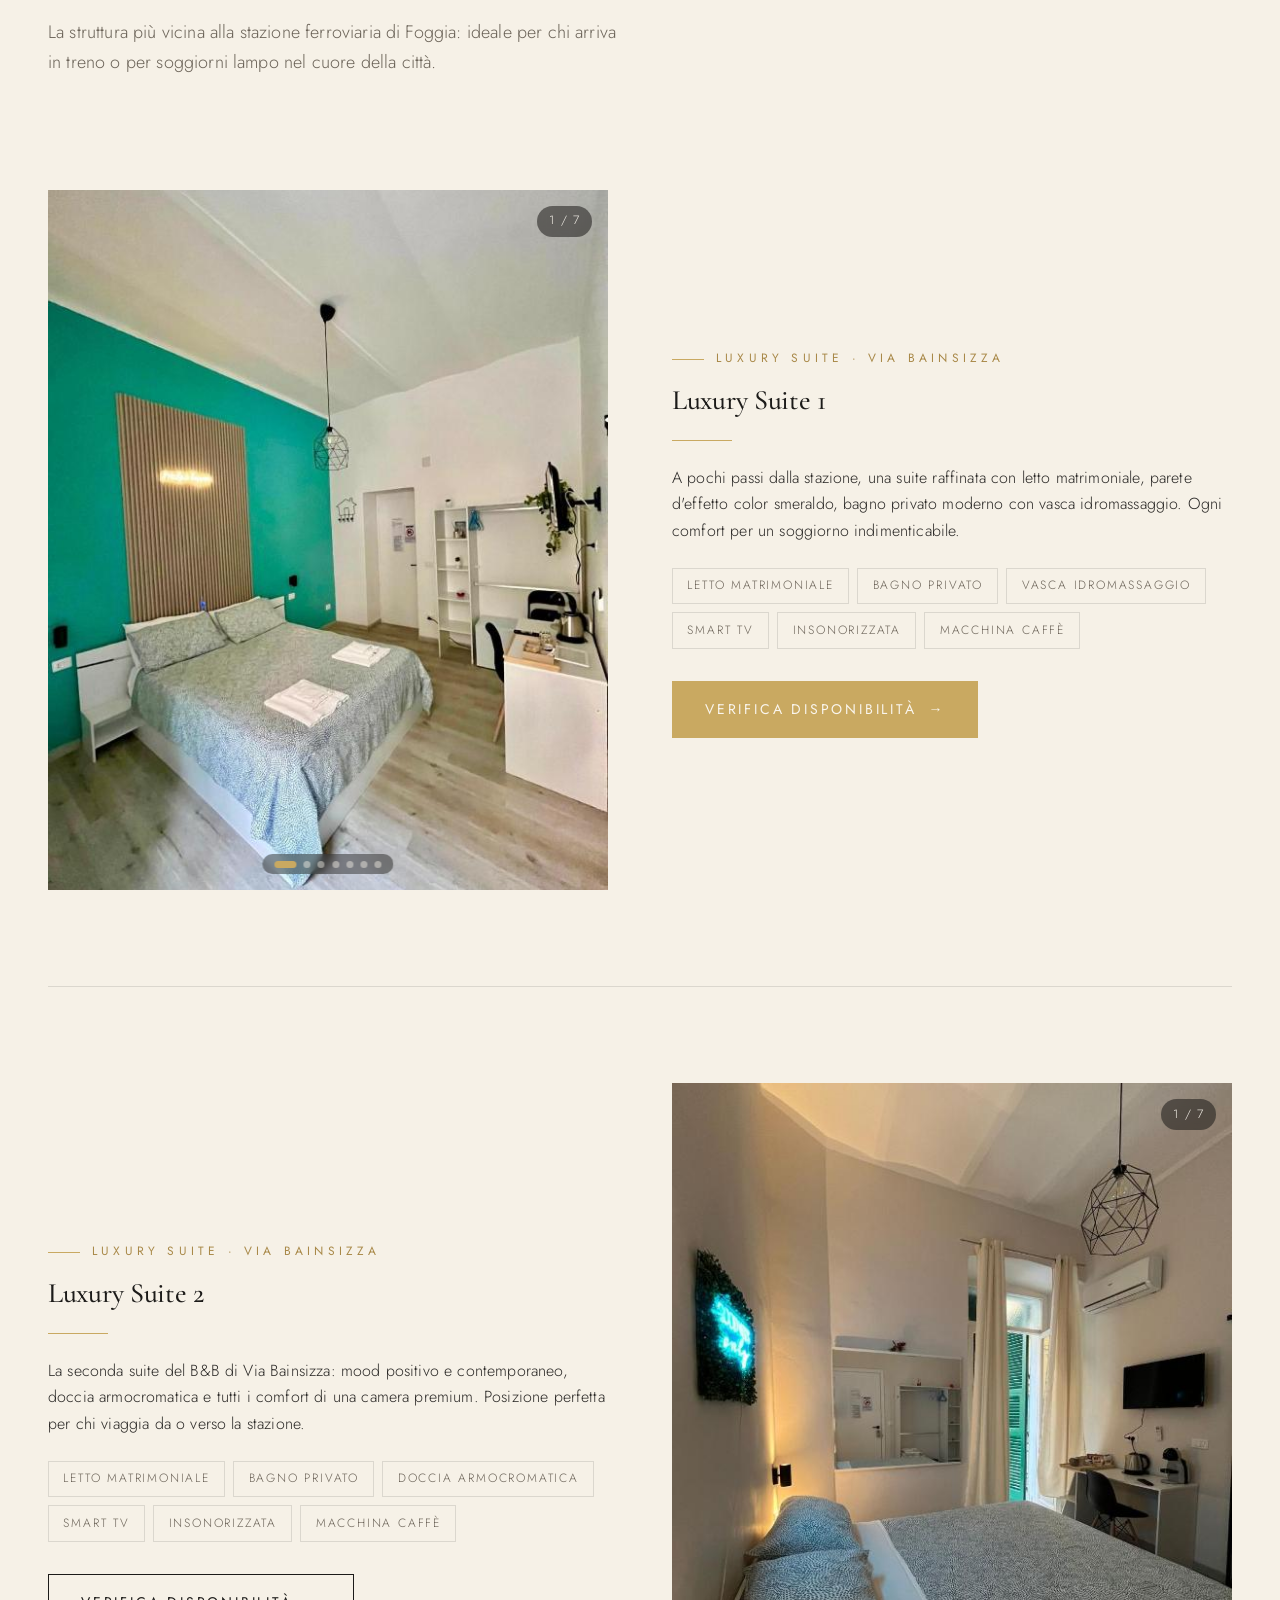
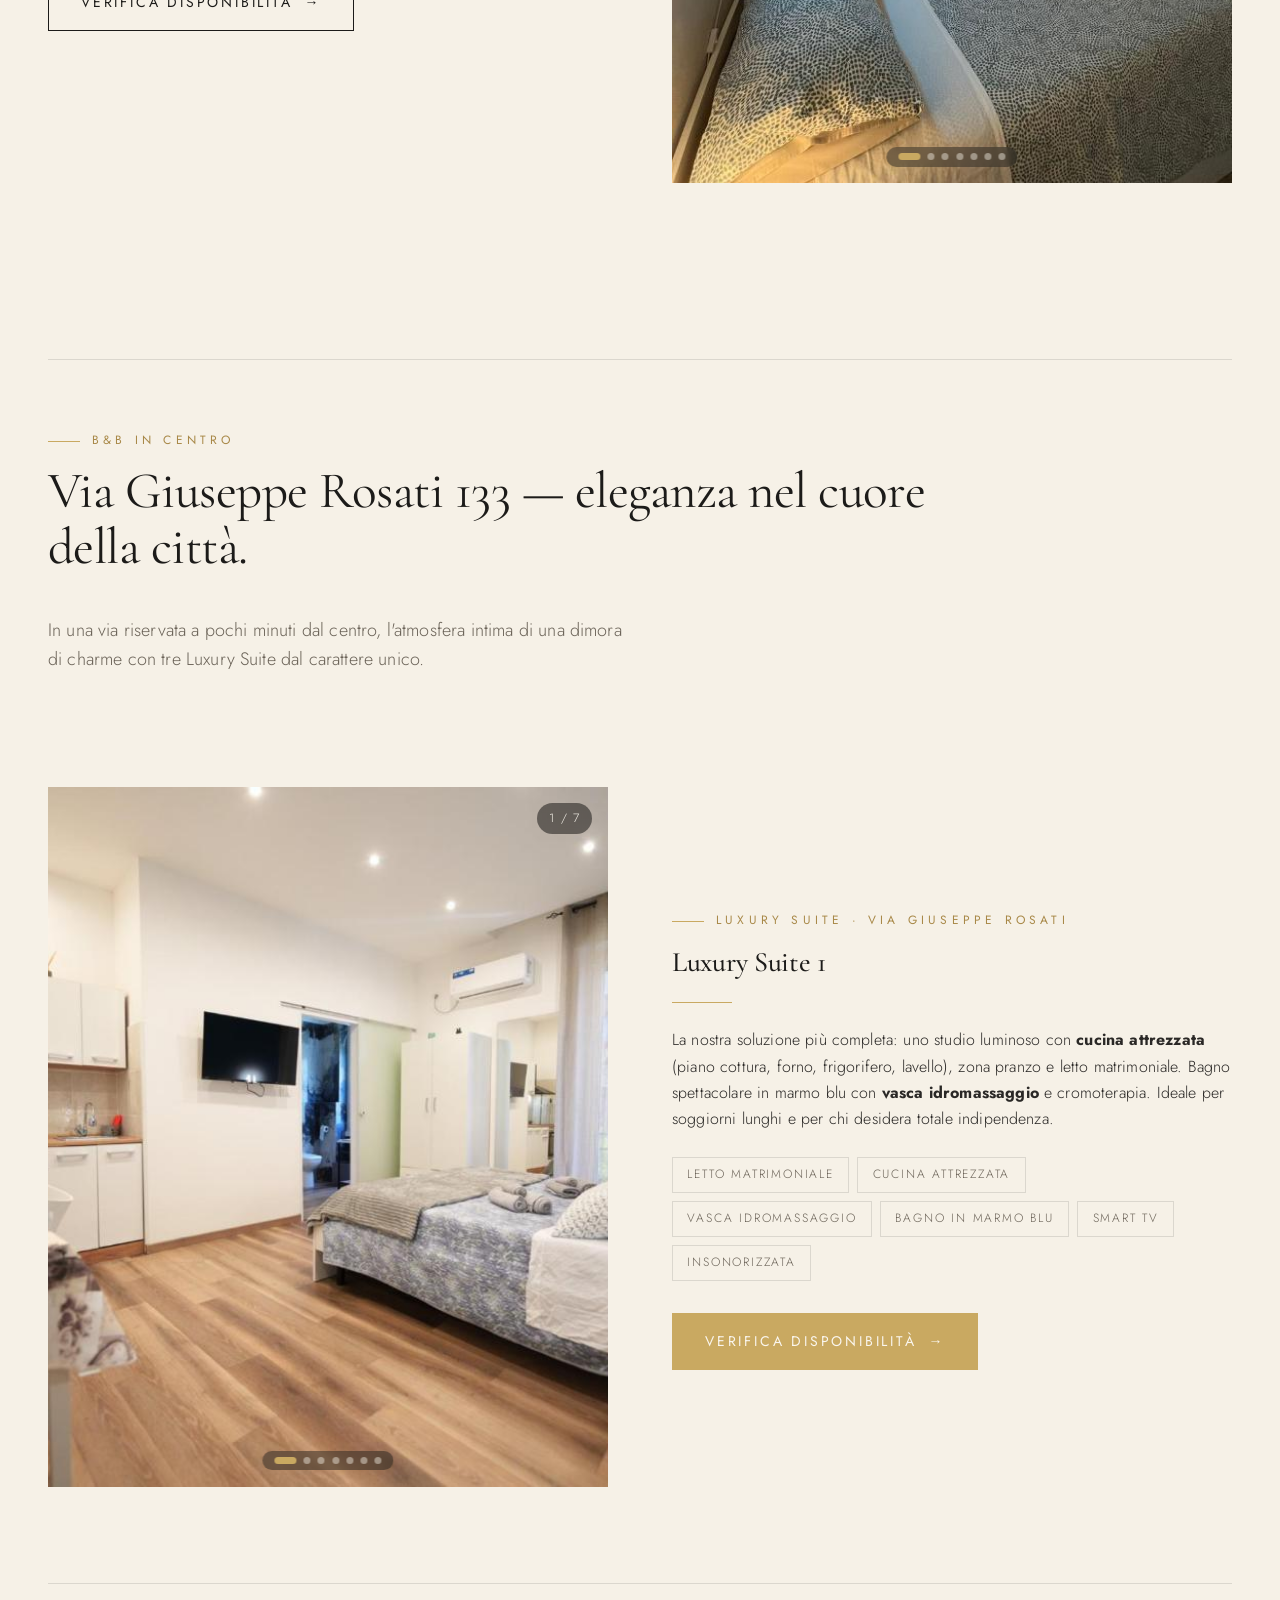
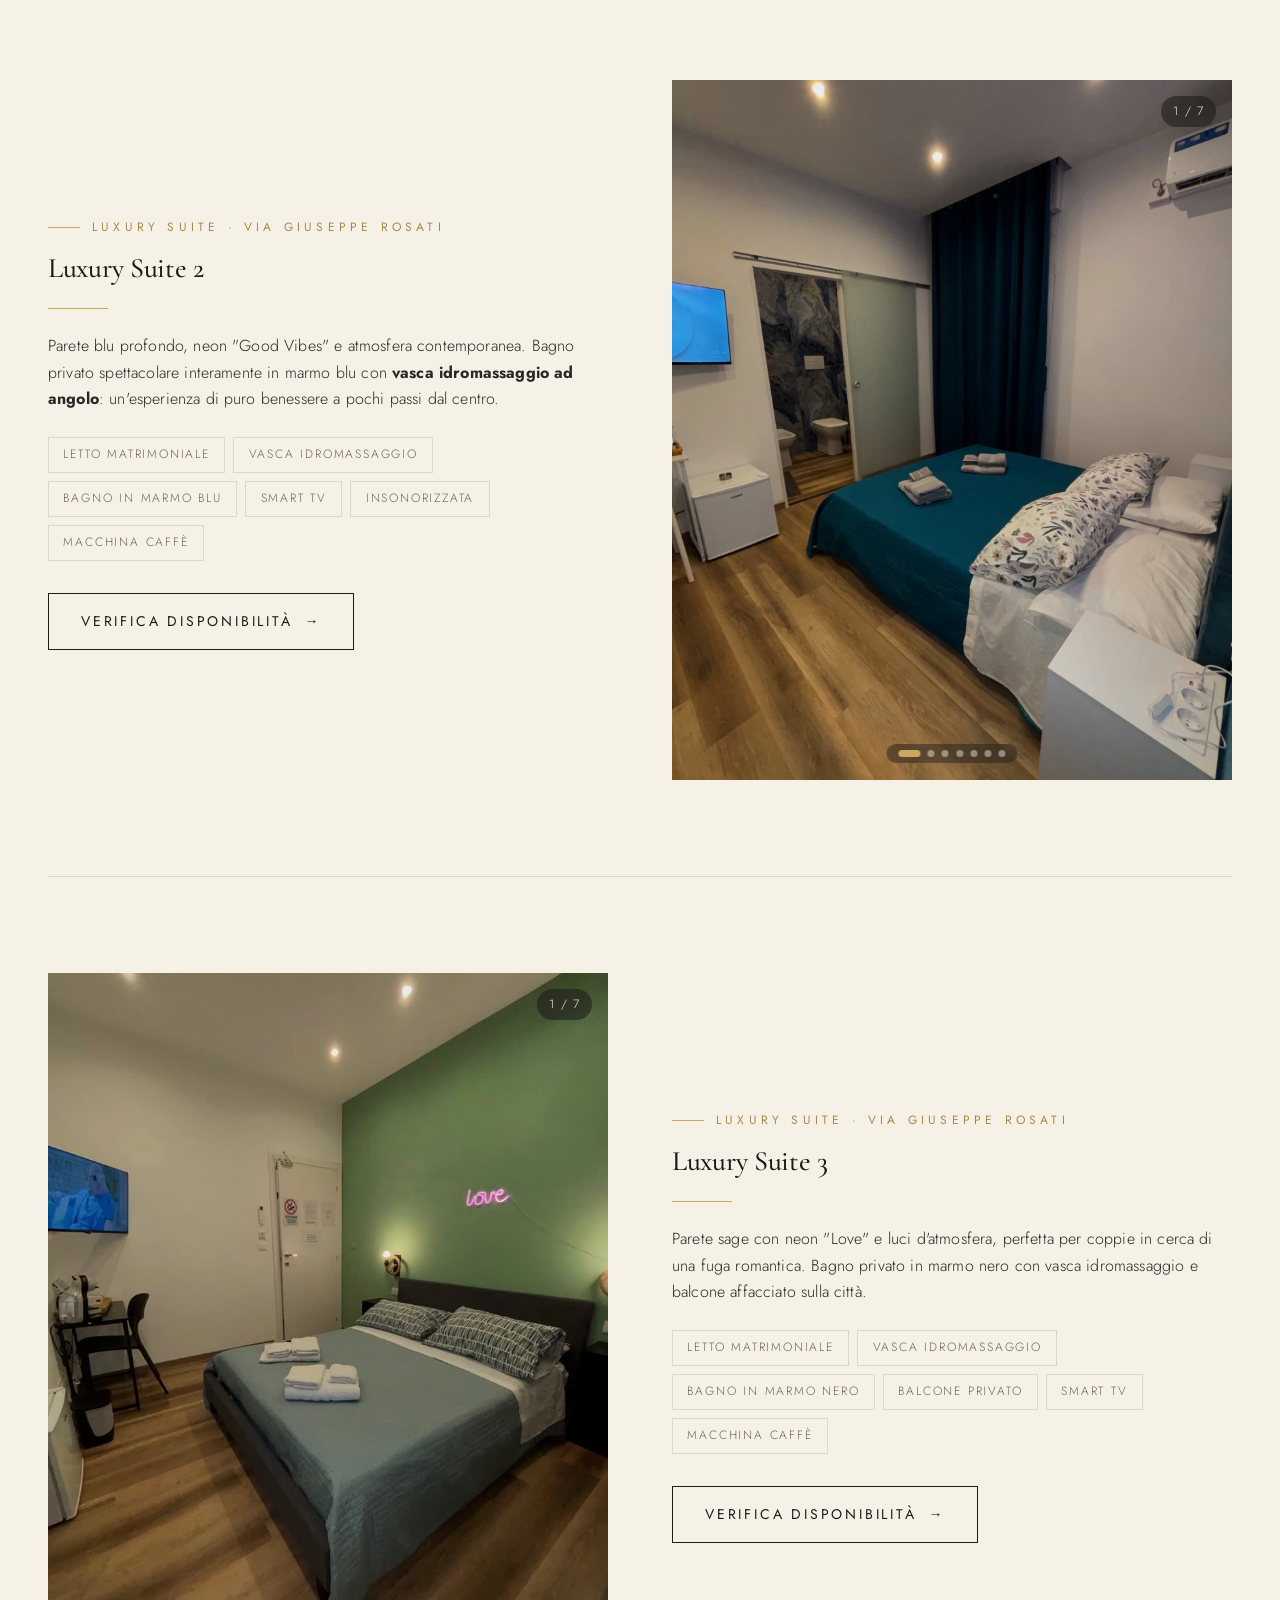
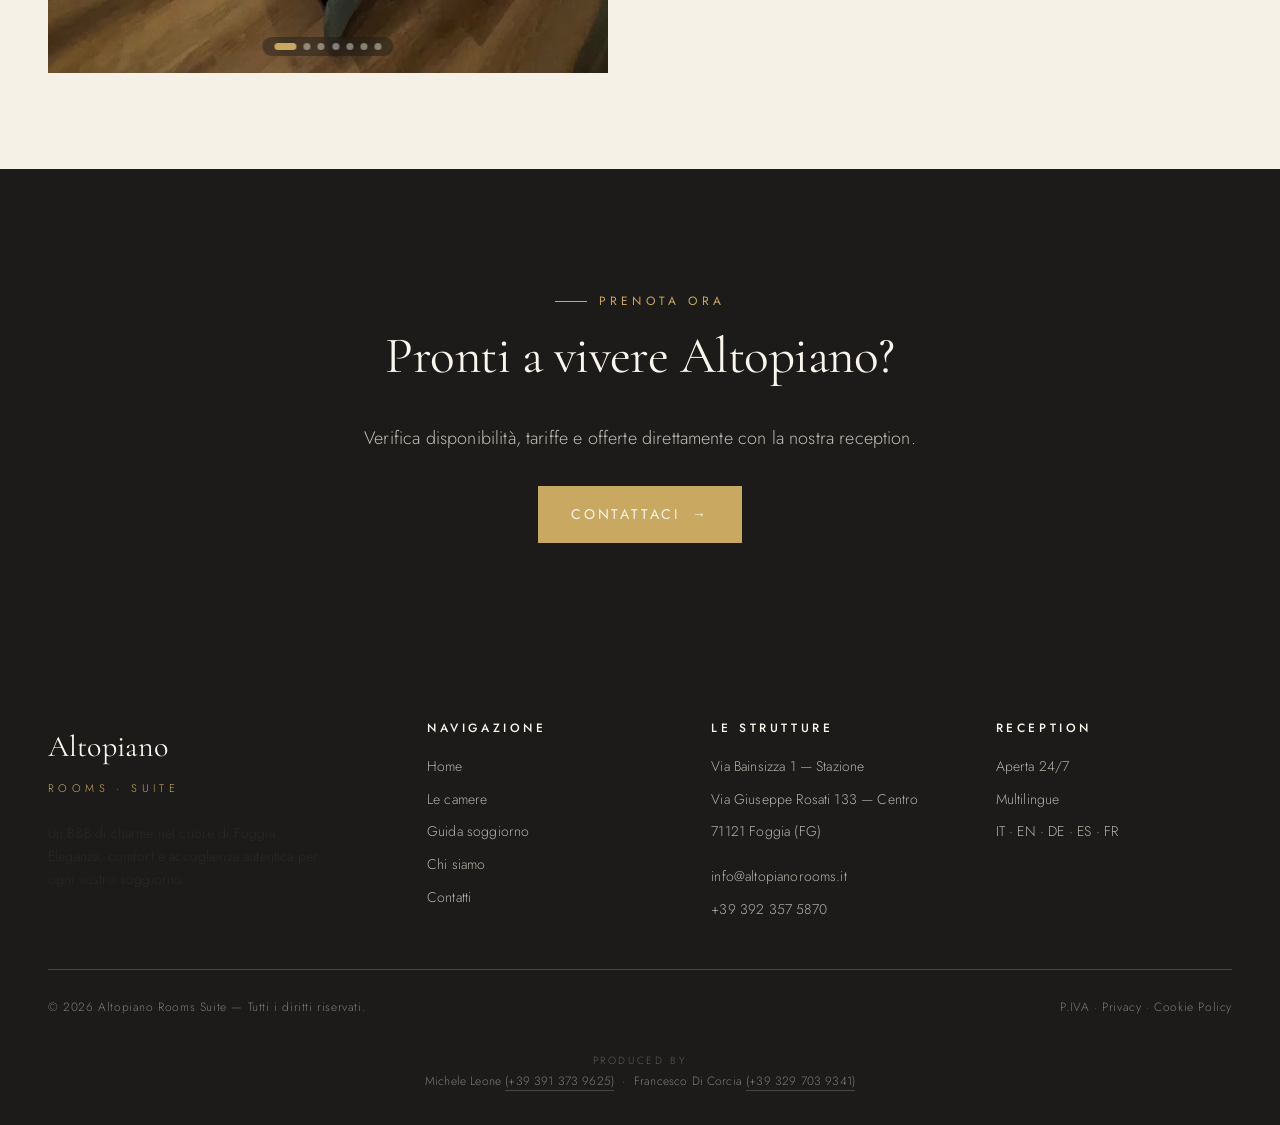
==== commit b701ef0c: "aggiornamento sito" ====
--- a/camere.html
+++ b/camere.html
@@ -385,6 +385,12 @@
         <span>© 2026 Altopiano Rooms Suite — Tutti i diritti riservati.</span>
         <span>P.IVA · Privacy · Cookie Policy</span>
       </div>
+      <div style="margin-top:1rem; padding-top:1rem; text-align:center; font-size:.75rem; color:rgba(246,241,231,.45); line-height:1.8;">
+        <span style="text-transform:uppercase; letter-spacing:.25em; font-size:.65rem; color:rgba(246,241,231,.3);">produced by</span><br/>
+        Michele Leone <a href="tel:+393913739625" style="color:inherit; border-bottom:1px solid rgba(246,241,231,.2);">(+39 391 373 9625)</a>
+        &nbsp;·&nbsp;
+        Francesco Di Corcia <a href="tel:+393297039341" style="color:inherit; border-bottom:1px solid rgba(246,241,231,.2);">(+39 329 703 9341)</a>
+      </div>
     </div>
   </footer>
 
